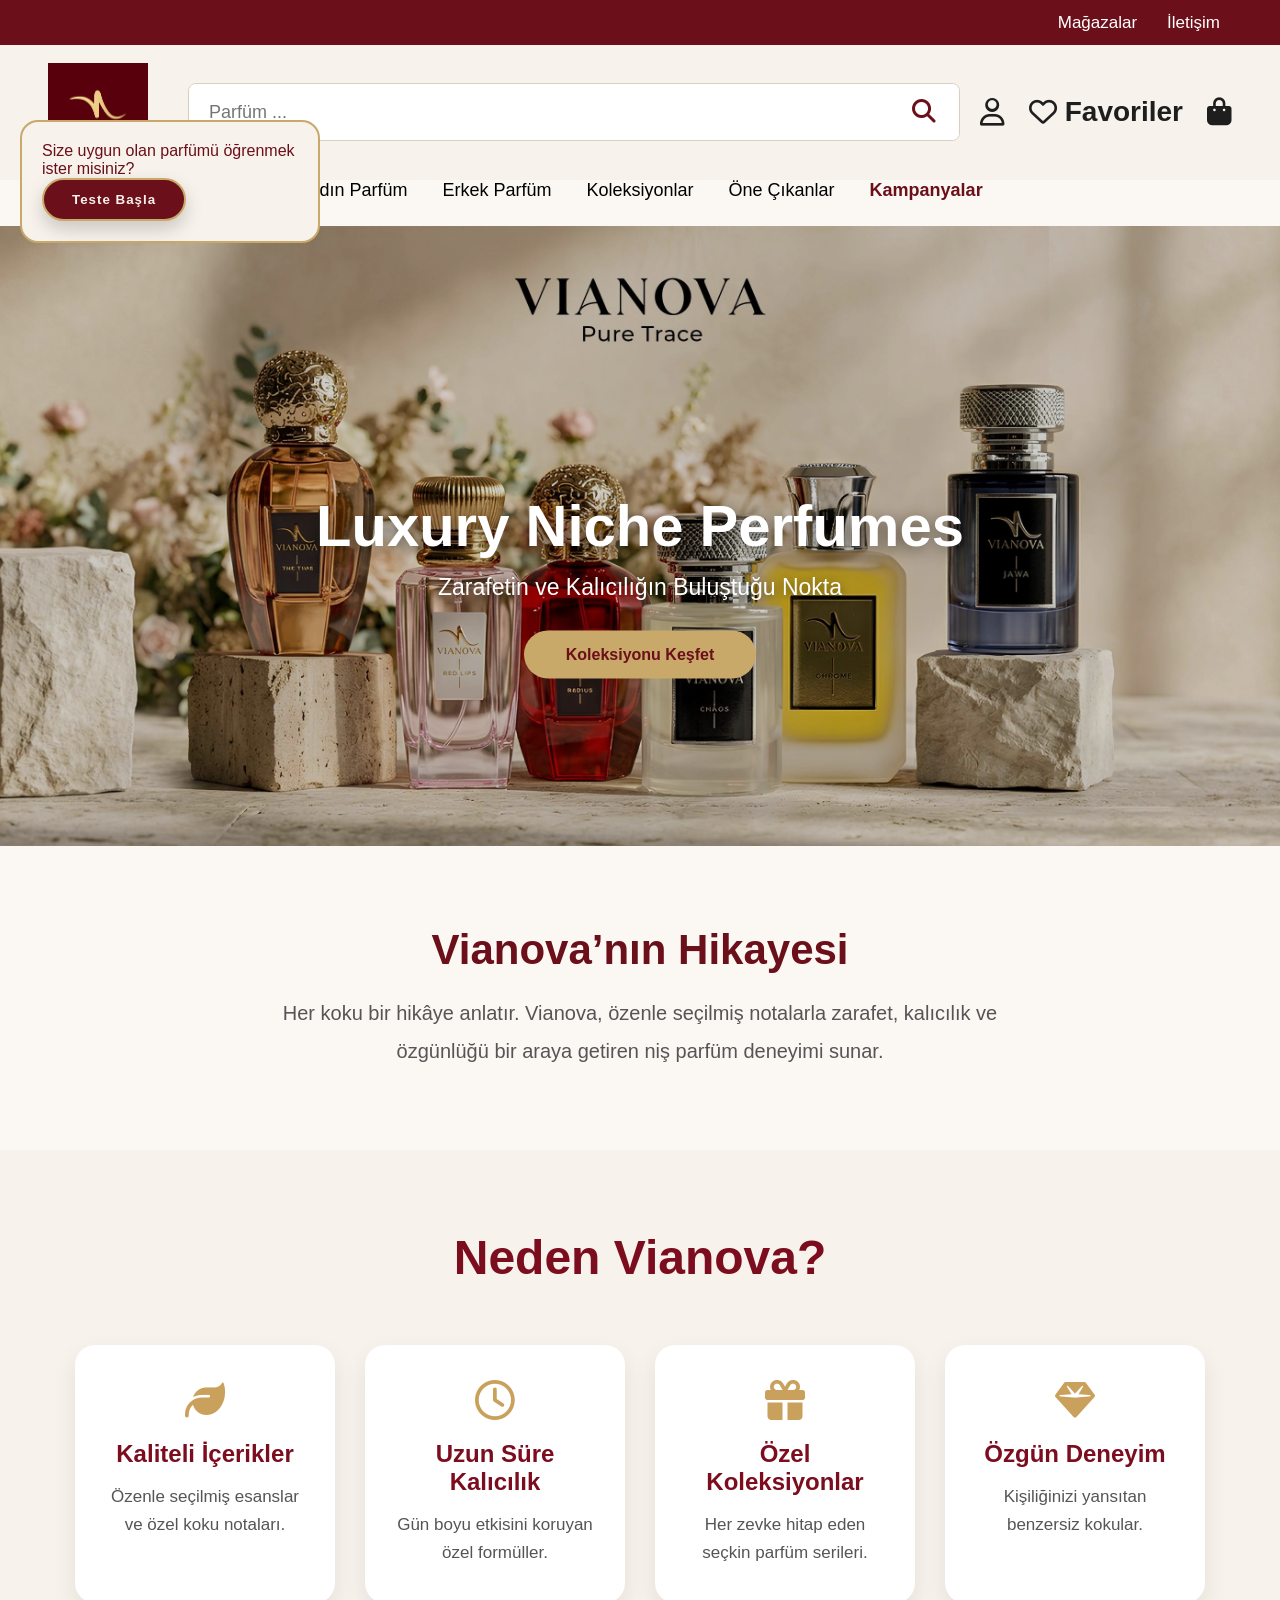
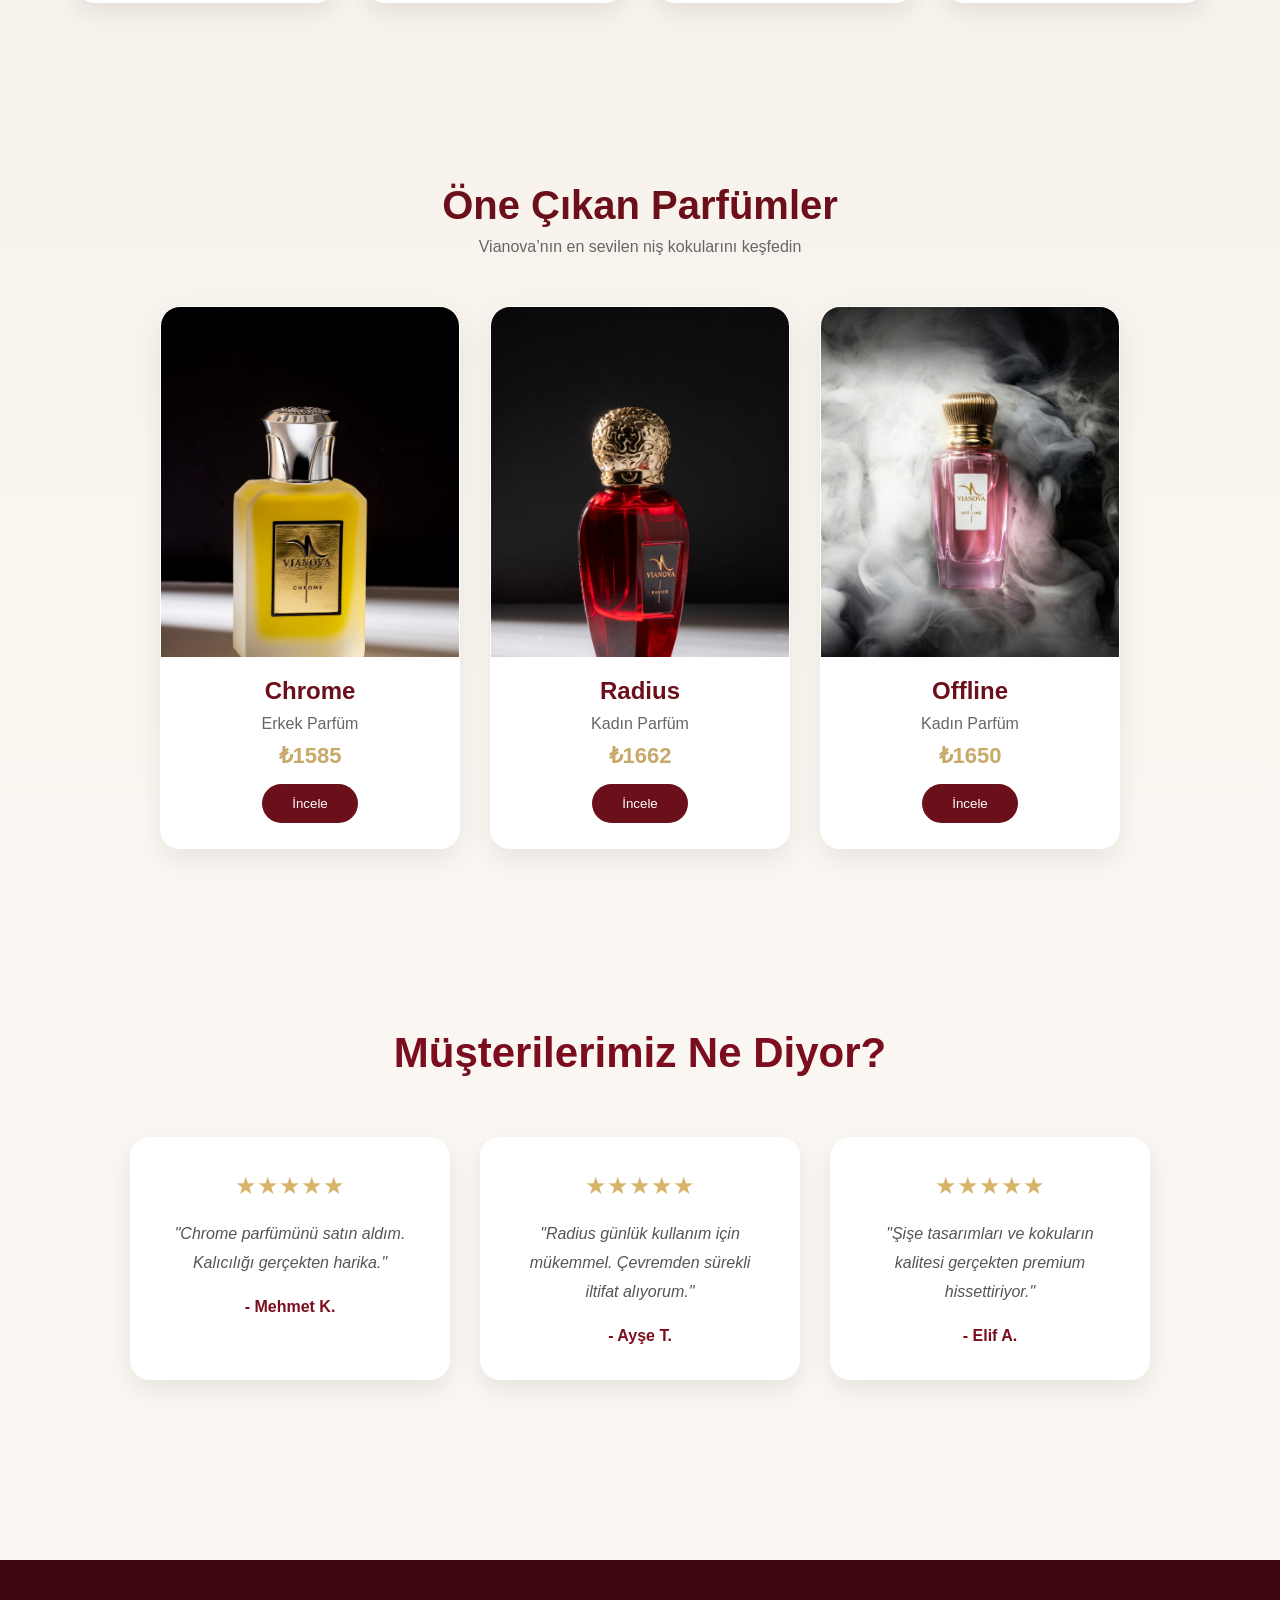
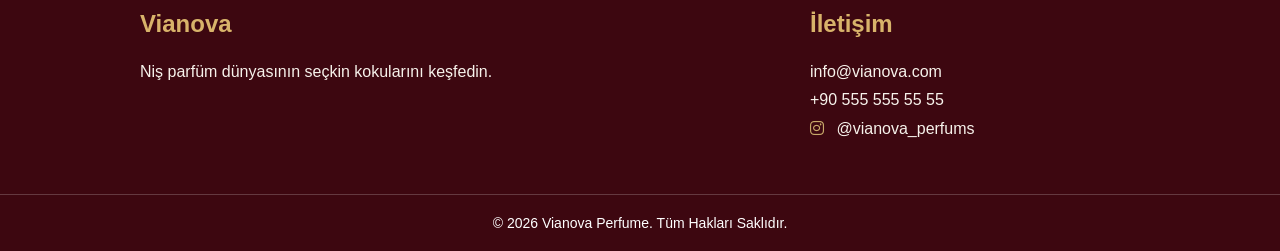
==== html/index.html @ a57aeb9f "Add link to account page in header icons" ====
<!doctype html>
<html lang="tr">
  <head>
    <meta charset="UTF-8" />
    <meta name="viewport" content="width=device-width, initial-scale=1.0" />
    <title>Vianova Parfüm</title>
    <link
      rel="stylesheet"
      href="https://cdnjs.cloudflare.com/ajax/libs/font-awesome/6.5.1/css/all.min.css"
    />
    <link rel="stylesheet" href="../style.css" />
  </head>

  <body>
    <div id="loader">
  <h1>VIANOVA</h1>
  <p>Luxury Niche Perfumes</p>
</div>
    <div class="quiz-popup">
      <p class="quiz-title">Size uygun olan parfümü öğrenmek ister misiniz?</p>
      <button id="openQuizBtn">Teste Başla</button>
    </div>

    <div id="quizModal" class="quiz-modal">
      <div class="quiz-box">
        <button id="closeQuizBtn" class="close-btn">X</button>

        <h2>Hemen Öğrenelim</h2>

        <form id="quizForm">
          <h3>1. Cinsiyetiniz nedir?</h3>

          <label class="quiz-option">
            <input type="radio" name="cinsiyet" value="Kadin" />
            <span>Kadın</span>
          </label>

          <label class="quiz-option">
            <input type="radio" name="cinsiyet" value="Erkek" />
            <span>Erkek</span>
          </label>

          <h3>2. Hangi koku tarzını tercih edersiniz?</h3>

          <label class="quiz-option">
            <input type="radio" name="soru1" value="A" />
            <span>Çiçeksi Meyvemsi Tatlı</span>
          </label>

          <label class="quiz-option">
            <input type="radio" name="soru1" value="B" />
            <span>Odunsu Baharatlı Güçlü</span>
          </label>

          <label class="quiz-option">
            <input type="radio" name="soru1" value="C" />
            <span>Amber Oryantal Sıcak</span>
          </label>

          <h3>3. Parfümünüz size nasıl hissettirmeli?</h3>

          <label class="quiz-option">
            <input type="radio" name="soru2" value="A" />
            <span>Enerjik ve Zarif</span>
          </label>

          <label class="quiz-option">
            <input type="radio" name="soru2" value="B" />
            <span>Güçlü ve Karizmatik</span>
          </label>

          <label class="quiz-option">
            <input type="radio" name="soru2" value="C" />
            <span>Çekici ve Gizemli</span>
          </label>

          <h3>4. Parfümü en çok nerede kullanacaksınız?</h3>

          <label class="quiz-option">
            <input type="radio" name="soru3" value="A" />
            <span>Günlük Kullanım</span>
          </label>

          <label class="quiz-option">
            <input type="radio" name="soru3" value="B" />
            <span>İş ve Özel Davetler</span>
          </label>

          <label class="quiz-option">
            <input type="radio" name="soru3" value="C" />
            <span>Akşam ve Gece Kullanımı</span>
          </label>

          <button type="button" id="showResultBtn">Sonucunu Öğren</button>
        </form>

        <div id="quizResult"></div>
      </div>
    </div>

    <header class="top-header">
      <div class="top-links">
        <a href="#">Mağazalar</a>
        <a href="#">İletişim</a>
      </div>

      <div class="main-header">
        <div class="logo">
          <img src="../images/vianovalogo.png" alt="Vianova" />
        </div>

        <div class="search-container">
          <input type="text" id="searchInput" />
          <button>
            <i class="fa-solid fa-magnifying-glass"></i>
          </button>
        </div>

        <div class="header-icons">
          <a href="account.html" class="account-icon">
  <i class="fa-regular fa-user"></i>
</a>

          <a href="favorites.html" class="favorite-link">
            <i class="fa-regular fa-heart"></i>
            <span>Favoriler</span>
          </a>

          <i class="fa-solid fa-bag-shopping"></i>
        </div>
      </div>

      <nav class="category-menu">
        <a href="products.html?category=kadin">Kadın Parfüm</a>
        <a href="products.html?category=erkek">Erkek Parfüm</a>
        <a href="#"> Koleksiyonlar</a>
        <a href="#">Öne Çıkanlar</a>
        <a href="#">Kampanyalar</a>
      </nav>
    </header>

    <section class="hero-banner">
      <img src="../images/hero-banner.jpeg" alt="Vianova Perfume Collection" />

      <div class="hero-overlay">
        <h1>Luxury Niche Perfumes</h1>

        <p>Zarafetin ve Kalıcılığın Buluştuğu Nokta</p>

        <a href="products.html" class="hero-btn">Koleksiyonu Keşfet</a>
      </div>
    </section>
    <section class="brand-story">
  <h2>Vianova’nın Hikayesi</h2>
  <p>
    Her koku bir hikâye anlatır. Vianova, özenle seçilmiş notalarla zarafet,
    kalıcılık ve özgünlüğü bir araya getiren niş parfüm deneyimi sunar.
  </p>
</section>

<section class="why-vianova">
  <h2>Neden Vianova?</h2>

  <div class="why-container">
    <div class="why-card">
      <i class="fa-solid fa-leaf"></i>
      <h3>Kaliteli İçerikler</h3>
      <p>Özenle seçilmiş esanslar ve özel koku notaları.</p>
    </div>

    <div class="why-card">
      <i class="fa-regular fa-clock"></i>
      <h3>Uzun Süre Kalıcılık</h3>
      <p>Gün boyu etkisini koruyan özel formüller.</p>
    </div>

    <div class="why-card">
      <i class="fa-solid fa-gift"></i>
      <h3>Özel Koleksiyonlar</h3>
      <p>Her zevke hitap eden seçkin parfüm serileri.</p>
    </div>

    <div class="why-card">
      <i class="fa-solid fa-gem"></i>
      <h3>Özgün Deneyim</h3>
      <p>Kişiliğinizi yansıtan benzersiz kokular.</p>
    </div>
  </div>
</section>
    <section class="featured">
      <h2>Öne Çıkan Parfümler</h2>
      <p class="section-subtitle">
        Vianova’nın en sevilen niş kokularını keşfedin
      </p>

      <div class="featured-container">
        <div class="featured-card">
          <img src="../images/chrome.jpeg" alt="Chrome" />
          <h3>Chrome</h3>
          <p>Erkek Parfüm</p>
          <span>₺1585</span>
          <button>İncele</button>
        </div>

        <div class="featured-card">
          <img src="../images/radius.jpeg" alt="Radius" />
          <h3>Radius</h3>
          <p>Kadın Parfüm</p>
          <span>₺1662</span>
          <button>İncele</button>
        </div>

        <div class="featured-card">
          <img src="../images/offline2.jpeg" alt="Offline" />
          <h3>Offline</h3>
          <p>Kadın Parfüm</p>
          <span>₺1650</span>
          <button>İncele</button>
        </div>
      </div>
    </section>
    <section class="reviews">
  <h2>Müşterilerimiz Ne Diyor?</h2>

  <div class="reviews-container">
    <div class="review-card">
      <div class="stars">★★★★★</div>
      <p>"Chrome parfümünü satın aldım. Kalıcılığı gerçekten harika."</p>
      <h4>- Mehmet K.</h4>
    </div>

    <div class="review-card">
      <div class="stars">★★★★★</div>
      <p>"Radius günlük kullanım için mükemmel. Çevremden sürekli iltifat alıyorum."</p>
      <h4>- Ayşe T.</h4>
    </div>

    <div class="review-card">
      <div class="stars">★★★★★</div>
      <p>"Şişe tasarımları ve kokuların kalitesi gerçekten premium hissettiriyor."</p>
      <h4>- Elif A.</h4>
    </div>
  </div>
</section>
    <footer class="footer">
      <div class="footer-content">
        <div class="footer-section">
          <h3>Vianova</h3>
          <p>Niş parfüm dünyasının seçkin kokularını keşfedin.</p>
        </div>

        <div class="footer-section contact-section">
          <h3>İletişim</h3>
          <p>info@vianova.com</p>
          <p>+90 555 555 55 55</p>
          <p>
            <i class="fa-brands fa-instagram"></i>
            @vianova_perfums
          </p>
        </div>
      </div>

      <div class="footer-bottom">
        <p>© 2026 Vianova Perfume. Tüm Hakları Saklıdır.</p>
      </div>
    </footer>
    <script>
      const texts = [
        "Parfüm ...",
        "Kadın Parfümleri",
        "Erkek Parfümleri",
        "Niş Kokular",
        "Vianova Koleksiyonu",
      ];

      let textIndex = 0;
      let charIndex = 0;

      const input = document.getElementById("searchInput");

      function typeEffect() {
        let currentText = texts[textIndex];

        input.setAttribute(
          "placeholder",
          currentText.substring(0, charIndex + 1),
        );

        charIndex++;

        if (charIndex === currentText.length) {
          setTimeout(() => {
            charIndex = 0;
            textIndex++;

            if (textIndex >= texts.length) {
              textIndex = 0;
            }
          }, 1500);
        }
      }

      setInterval(typeEffect, 120);
    </script>
    <script src="../js/quiz.js"></script>
  </body>
</html>
---- style.css ----
* {
  margin: 0;
  padding: 0;
  box-sizing: border-box;
}

:root {
  --burgundy: #6b0f1a;
  --dark-burgundy: #3d0710;
  --gold: #c8a96a;
  --cream: #f7f2eb;
  --light-cream: #fbf8f3;
  --text: #1e1e1e;
}

body {
  font-family: Arial, sans-serif;
  background: var(--light-cream);
  color: var(--text);
}

.top-header {
  width: 100%;
  background: var(--light-cream);
}

.top-links {
  height: 45px;
  background: var(--burgundy);
  display: flex;
  justify-content: flex-end;
  align-items: center;
  padding: 0 60px;
  gap: 30px;
}

.top-links a {
  text-decoration: none;
  color: white;
  font-size: 17px;
}

.main-header {
  display: flex;
  align-items: center;
  gap: 35px;
  padding: 20px 50px;
  background: var(--light-cream);
}

.logo {
  min-width: 120px;
}

.logo img {
  width: 100px;
  height: auto;
  display: block;
}

.search-container {
  flex: 1;
  display: flex;
  height: 58px;
  border: 1px solid #d8cfc3;
  border-radius: 8px;
  overflow: hidden;
  background: white;
}

.search-container input {
  flex: 1;
  border: none;
  outline: none;
  padding: 0 20px;
  font-size: 18px;
  background: white;
}

.search-container button {
  width: 70px;
  border: none;
  background: white;
  font-size: 24px;
  cursor: pointer;
  color: var(--burgundy);
}

.header-icons {
  display: flex;
  gap: 28px;
  font-size: 28px;
  cursor: pointer;
}

.header-icons i:hover {
  color: var(--gold);
}

.category-menu {
  display: flex;
  justify-content: center;
  gap: 35px;
  padding-bottom: 25px;
  background: var(--light-cream);
}

.category-menu a {
  text-decoration: none;
  color: black;
  font-size: 18px;
}

.category-menu a:hover {
  color: var(--gold);
}

.category-menu a:last-child {
  color: var(--burgundy);
  font-weight: bold;
}

.hero-banner {
  position: relative;
  width: 100%;
  height: 620px;
  overflow: hidden;
}

.hero-banner img {
  width: 100%;
  height: 100%;
  object-fit: cover;
  display: block;
}

.hero-banner::before {
  content: "";
  position: absolute;
  inset: 0;
  background: rgba(0, 0, 0, 0.18);
  z-index: 1;
}

.hero-overlay {
  position: absolute;
  top: 58%;
  left: 50%;
  transform: translate(-50%, -50%);
  text-align: center;
  color: white;
  z-index: 2;
  width: 90%;
}

.hero-overlay h1 {
  font-size: 58px;
  margin-bottom: 15px;
  text-shadow: 0 4px 15px rgba(0, 0, 0, 0.45);
}

.hero-overlay p {
  font-size: 23px;
  margin-bottom: 30px;
  text-shadow: 0 2px 10px rgba(0, 0, 0, 0.45);
}

.hero-overlay button,
.hero-btn{
    padding:15px 42px;
    border:none;
    border-radius:30px;
    background:var(--gold);
    color:var(--burgundy);
    font-weight:bold;
    cursor:pointer;
    text-decoration:none;
    display:inline-block;
}

.hero-overlay button:hover {
  transform: translateY(-3px);
  background: #d8bb78;
}

.featured {
  padding: 100px 60px 80px;
  background: linear-gradient(to bottom, var(--cream), var(--light-cream));
  text-align: center;
}

.featured h2 {
  font-size: 40px;
  color: var(--burgundy);
}

.section-subtitle {
  color: #666;
  margin-top: 10px;
}

.featured-container {
  display: flex;
  justify-content: center;
  gap: 30px;
  margin-top: 50px;
  flex-wrap: wrap;
}

.featured-card {
  width: 300px;
  background: white;
  border-radius: 20px;
  overflow: hidden;
  box-shadow: 0 12px 30px rgba(0, 0, 0, 0.08);
  transition: 0.3s;
  border: 1px solid transparent;
}

.featured-card:hover {
  transform: translateY(-10px);
  border: 1px solid var(--gold);
}

.featured-card img {
  width: 100%;
  height: 350px;
  object-fit: cover;
  display: block;
}

.featured-card h3 {
  color: var(--burgundy);
  margin-top: 20px;
  font-size: 24px;
}

.featured-card p {
  color: #666;
  margin: 10px 0;
}

.featured-card span {
  display: block;
  color: var(--gold);
  font-size: 22px;
  font-weight: bold;
  margin-bottom: 15px;
}

.featured-card button {
  margin-bottom: 25px;
  padding: 12px 30px;
  border: none;
  background: var(--burgundy);
  color: white;
  border-radius: 30px;
  cursor: pointer;
}

.featured-card button:hover {
  background: var(--dark-burgundy);
  color: var(--gold);
}

.footer {
  background: var(--dark-burgundy);
  color: white;
  margin-top: 80px;
}

.footer-content {
  max-width: 1200px;
  margin: auto;
  padding: 50px 100px;
  display: flex;
  justify-content: space-between;
  align-items: flex-start;
}

.footer-section {
  width: 45%;
}

.contact-section {
  text-align: left;
  padding-left: 120px;
}


.footer-section h3 {
  color: var(--gold);
  margin-bottom: 20px;
  font-size: 24px;
}

.footer-section p {
  color: white;
  line-height: 1.8;
  font-size: 16px;
}
.footer-section h3{
    color:#d8b36a;
    margin-bottom:20px;
    font-size:24px;
}

.footer-section p{
    color:#f7f2eb;
    line-height:1.8;
    font-size:16px;

}


  .footer-section h3 {
    color: #d8b36a;
    margin-bottom: 20px;
    font-size: 24px;
  }


  .footer-section p {
    color: #f7f2eb;
    line-height: 1.8;
    font-size: 16px;
  }

  .footer-section i {
    margin-right: 8px;
    color: var(--gold);
  }

  .footer-bottom {
    border-top: 1px solid rgba(255, 255, 255, 0.2);
    text-align: center;
    padding: 20px;
    font-size: 14px;
    color: white;
  }

  @media (max-width: 768px) {
    .main-header {
      flex-direction: column;
      padding: 20px;
    }

    .search-container {
      width: 100%;
    }

    .category-menu {
      flex-wrap: wrap;
      gap: 18px;
      padding: 15px;
    }

    .hero-banner {
      height: 450px;
    }

    .hero-overlay h1 {
      font-size: 36px;
    }

    .hero-overlay p {
      font-size: 18px;
    }

    .footer-content {
      flex-direction: column;
      padding: 40px 30px;
      gap: 30px;
    }

    .footer-section {
      width: 100%;
    }

    .contact-section {
      padding-left: 0;
    }
  }
  .hero-overlay h1 {
    animation: fadeUp 1.5s ease;
  }

  .hero-overlay p {
    animation: fadeUp 2s ease;
  }

  .hero-overlay button {
    animation: fadeUp 2.5s ease;
  }

  @keyframes fadeUp {
    from {
      opacity: 0;
      transform: translateY(40px);
    }

    to {
      opacity: 1;
      transform: translateY(0);
    }
  }
  .hero-banner img {
    animation: zoomHero 15s infinite alternate ease-in-out;
  }

  @keyframes zoomHero {
    from {
      transform: scale(1);
    }

    to {
      transform: scale(1.08);
    }
  }
  .brand-story {
    padding: 80px 20px;
    text-align: center;
    background: var(--light-cream);
  }

  .brand-story h2 {
    font-size: 42px;
    color: var(--burgundy);
    margin-bottom: 20px;
  }

  .brand-story p {
    max-width: 800px;
    margin: auto;
    font-size: 20px;
    line-height: 1.9;
    color: #555;
  }
  .why-vianova {
    padding: 80px 20px;
    text-align: center;
    background: #f7f2eb;
  }

  .why-vianova h2 {
    font-size: 48px;
    color: #7b0d1e;
    margin-bottom: 60px;
  }

  .why-container {
    display: flex;
    justify-content: center;
    gap: 30px;
    flex-wrap: wrap;
  }

  .why-card {
    width: 260px;
    background: white;
    padding: 35px 25px;
    border-radius: 20px;
    box-shadow: 0 10px 25px rgba(0, 0, 0, 0.08);
    transition: 0.3s;
  }

  .why-card:hover {
    transform: translateY(-10px);
  }

  .why-card i {
    font-size: 40px;
    color: #c9a15d;
    margin-bottom: 20px;
  }

  .why-card h3 {
    color: #7b0d1e;
    font-size: 24px;
    margin-bottom: 15px;
  }

  .why-card p {
    color: #555;
    font-size: 17px;
    line-height: 1.7;
  }
  /* Müşteri Yorumları */

  .reviews {
    padding: 100px 50px;
    text-align: center;
    background: #faf7f2;
  }

  .reviews h2 {
    font-size: 42px;
    color: #7b0d1e;
    margin-bottom: 60px;
  }

  .reviews-container {
    display: flex;
    justify-content: center;
    gap: 30px;
    flex-wrap: wrap;
  }

  .review-card {
    width: 320px;
    background: white;
    padding: 35px;
    border-radius: 20px;
    box-shadow: 0 10px 25px rgba(0, 0, 0, 0.08);
    transition: 0.3s;
  }

  .review-card:hover {
    transform: translateY(-8px);
  }

  .stars {
    color: #d8b36a;
    font-size: 24px;
    margin-bottom: 20px;
  }

  .review-card p {
    color: #555;
    line-height: 1.8;
    font-style: italic;
  }

  .review-card h4 {
    margin-top: 20px;
    color: #7b0d1e;
  }
  /* Lüks Açılış Ekranı */

  #loader {
    position: fixed;
    top: 0;
    left: 0;
    width: 100%;
    height: 100vh;
    background: radial-gradient(circle, #7b0d1e, #3d0710);
    z-index: 9999;
    display: flex;
    flex-direction: column;
    justify-content: center;
    align-items: center;
    overflow: hidden;
    animation: loaderFade 4s forwards;
  }

  #loader::before {
    content: "";
    position: absolute;
    width: 400px;
    height: 400px;
    background: rgba(216, 179, 106, 0.12);
    filter: blur(80px);
    border-radius: 50%;
    animation: smokeMove 4s infinite alternate;
  }

  #loader h1 {
    color: #d8b36a;
    font-size: 90px;
    letter-spacing: 12px;
    margin-bottom: 12px;
    z-index: 2;
    animation:
      goldGlow 2s infinite alternate,
      letterOpen 2s ease;
  }

  #loader p {
    color: #f5efe2;
    font-size: 24px;
    letter-spacing: 5px;
    z-index: 2;
    animation: fadeText 2.5s ease;
  }

  @keyframes goldGlow {
    from {
      text-shadow: 0 0 10px rgba(216, 179, 106, 0.4);
    }
    to {
      text-shadow: 0 0 30px rgba(216, 179, 106, 0.9);
    }
  }

  @keyframes letterOpen {
    from {
      letter-spacing: 35px;
      opacity: 0;
    }
    to {
      letter-spacing: 12px;
      opacity: 1;
    }
  }

  @keyframes fadeText {
    from {
      opacity: 0;
      transform: translateY(20px);
    }
    to {
      opacity: 1;
      transform: translateY(0);
    }
  }

  @keyframes smokeMove {
    from {
      transform: translate(-120px, -80px);
    }
    to {
      transform: translate(120px, 80px);
    }
  }

  @keyframes loaderFade {
    0% {
      opacity: 1;
      visibility: visible;
    }
    80% {
      opacity: 1;
      visibility: visible;
    }
    100% {
      opacity: 0;
      visibility: hidden;
    }
  }

  /* PRODUCTS PAGE */

  .products-header {
    width: 100%;
    background-color: #f7d6e6;
    padding: 18px 60px;
    box-sizing: border-box;
  }

  .products-navbar {
    display: flex;
    justify-content: space-between;
    align-items: center;
  }

  .products-logo {
    text-decoration: none;
    font-size: 34px;
    font-weight: bold;
    letter-spacing: 4px;
    color: #d46a92;
  }

  .products-nav-links {
    display: flex;
    gap: 28px;
  }

  .products-nav-links a {
    text-decoration: none;
    color: #222;
    font-size: 16px;
    font-weight: 500;
  }

  .products-nav-links a:hover {
    color: #d46a92;
  }

  .products-hero {
    text-align: center;
    padding: 70px 20px 35px;
    background: linear-gradient(135deg, #fff5f8, #f7d6e6);
  }

  .products-hero h1 {
    font-size: 44px;
    color: #2b1d18;
    margin-bottom: 12px;
  }

  .products-hero p {
    font-size: 18px;
    color: #6f5b52;
  }

  .filter-section {
    display: flex;
    justify-content: center;
    gap: 15px;
    padding: 30px 20px;
    flex-wrap: wrap;
    background-color: #fff;
  }

  .filter-section input,
  .filter-section select {
    padding: 12px 15px;
    border: 1px solid #d9b8c7;
    border-radius: 8px;
    font-size: 15px;
    outline: none;
    min-width: 180px;
  }

  .filter-section input:focus,
  .filter-section select:focus {
    border-color: #d46a92;
  }

  .products-container {
    width: 90%;
    margin: 30px auto 70px;
    display: grid;
    grid-template-columns: repeat(auto-fit, minmax(260px, 1fr));
    gap: 30px;
  }

  .product-card {
    background-color: #fff;
    border-radius: 18px;
    overflow: hidden;
    box-shadow: 0 8px 24px rgba(0, 0, 0, 0.1);
    transition: 0.3s ease;
  }

  .product-card:hover {
    transform: translateY(-8px);
  }

  .product-img {
    width: 100%;
    height: 330px;
    object-fit: cover;
    display: block;
    background-color: #f4f4f4;
  }

  .product-info {
    padding: 20px;
  }

  .category-tag {
    display: inline-block;
    background-color: #2b1d18;
    color: white;
    padding: 5px 13px;
    border-radius: 20px;
    font-size: 12px;
    margin-bottom: 10px;
  }

  .product-info h3 {
    font-size: 24px;
    color: #2b1d18;
    margin-bottom: 6px;
  }

  .brand,
  .scent {
    color: #7b6b63;
    margin-bottom: 5px;
  }

  .price {
    font-size: 21px;
    font-weight: bold;
    color: #d46a92;
    margin: 12px 0;
  }

  .product-buttons {
    display: flex;
    gap: 10px;
    margin-top: 15px;
  }

  .product-buttons button {
    flex: 1;
    padding: 10px;
    border: none;
    border-radius: 8px;
    background-color: #2b1d18;
    color: white;
    cursor: pointer;
    transition: 0.3s;
  }

  .product-buttons button:hover {
    background-color: #d46a92;
  }

  .cart-btn {
    background-color: #d46a92 !important;
  }

  .cart-btn:hover {
    background-color: #2b1d18 !important;
  }

  .no-products {
    grid-column: 1 / -1;
    text-align: center;
    font-size: 20px;
    color: #7b6b63;
  }

  @media (max-width: 768px) {
    .products-header {
      padding: 18px 25px;
    }

    .products-navbar {
      flex-direction: column;
      gap: 15px;
    }

    .products-nav-links {
      flex-wrap: wrap;
      justify-content: center;
      gap: 15px;
    }

    .products-hero h1 {
      font-size: 32px;
    }
  }

  /* PRODUCT DETAIL PAGE */

  .detail-page {
    width: 90%;
    margin: 40px auto 80px;
  }

  .back-link {
    display: inline-block;
    margin-bottom: 25px;
    text-decoration: none;
    color: #d46a92;
    font-weight: bold;
  }

  .detail-container {
    display: grid;
    grid-template-columns: 1fr 1fr;
    gap: 45px;
    align-items: start;
  }

  .detail-images {
    width: 100%;
  }

  .main-detail-img {
    width: 100%;
    height: 560px;
    object-fit: cover;
    border-radius: 20px;
    box-shadow: 0 8px 24px rgba(0, 0, 0, 0.12);
  }

  .thumbnail-row {
    display: flex;
    gap: 15px;
    margin-top: 18px;
  }

  .thumbnail-row img {
    width: 110px;
    height: 110px;
    object-fit: cover;
    border-radius: 12px;
    cursor: pointer;
    border: 2px solid transparent;
    transition: 0.3s;
  }

  .thumbnail-row img:hover {
    border-color: #d46a92;
    transform: scale(1.04);
  }

  .detail-info h1 {
    font-size: 46px;
    color: #2b1d18;
    margin: 14px 0 8px;
  }

  .detail-brand,
  .detail-scent {
    color: #7b6b63;
    font-size: 17px;
    margin-bottom: 8px;
  }

  .detail-price {
    font-size: 30px;
    font-weight: bold;
    color: #d46a92;
    margin: 18px 0;
  }

  .detail-description {
    font-size: 17px;
    line-height: 1.7;
    color: #4f433e;
    margin-bottom: 28px;
  }

  .notes-box {
    background-color: #fff5f8;
    padding: 25px;
    border-radius: 18px;
    margin-bottom: 28px;
  }

  .notes-box h3 {
    color: #2b1d18;
    font-size: 24px;
    margin-bottom: 18px;
  }

  .note-item {
    margin-bottom: 14px;
    color: #5c4a43;
    line-height: 1.5;
  }

  .note-item strong {
    display: block;
    color: #2b1d18;
    margin-bottom: 4px;
  }

  .detail-buttons {
    display: flex;
    gap: 15px;
  }

  .detail-buttons button {
    padding: 13px 22px;
    border: none;
    border-radius: 10px;
    cursor: pointer;
    font-size: 15px;
    color: white;
    background-color: #2b1d18;
    transition: 0.3s;
  }

  .detail-buttons button:hover {
    background-color: #d46a92;
  }

  .favorite-btn {
    background-color: #d46a92 !important;
  }

  .favorite-btn:hover {
    background-color: #2b1d18 !important;
  }

  .detail-error {
    text-align: center;
    padding: 80px 20px;
  }

  .detail-error a {
    color: #d46a92;
    font-weight: bold;
  }

  @media (max-width: 850px) {
    .detail-container {
      grid-template-columns: 1fr;
    }

    .main-detail-img {
      height: 430px;
    }

    .detail-info h1 {
      font-size: 36px;
    }
  }
  /* PRODUCT PAGES FINAL OVERRIDE */

  .product-page,
  .product-detail-page {
    background-color: #fffaf7;
    color: #2b1d18;
  }

  .product-page *,
  .product-detail-page * {
    box-sizing: border-box;
  }

  .product-page .products-header,
  .product-detail-page .products-header {
    width: 100%;
    background-color: #f7d6e6;
    padding: 18px 60px;
  }

  .product-page .products-navbar,
  .product-detail-page .products-navbar {
    display: flex;
    justify-content: space-between;
    align-items: center;
  }

  .product-page .products-logo,
  .product-detail-page .products-logo {
    text-decoration: none;
    font-size: 34px;
    font-weight: bold;
    letter-spacing: 4px;
    color: #d46a92;
  }

  .product-page .products-nav-links,
  .product-detail-page .products-nav-links {
    display: flex;
    gap: 28px;
  }

  .product-page .products-nav-links a,
  .product-detail-page .products-nav-links a {
    text-decoration: none;
    color: #222;
    font-size: 16px;
    font-weight: 500;
  }

  .product-page .products-nav-links a:hover,
  .product-detail-page .products-nav-links a:hover {
    color: #d46a92;
  }

  .product-page .products-hero {
    text-align: center;
    padding: 75px 20px 40px;
    background: linear-gradient(135deg, #fff5f8, #f7d6e6);
  }

  .product-page .products-hero h1 {
    font-size: 44px;
    color: #2b1d18;
    margin-bottom: 12px;
  }

  .product-page .products-hero p {
    font-size: 18px;
    color: #6f5b52;
  }

  .product-page .filter-section {
    display: flex;
    justify-content: center;
    gap: 15px;
    padding: 30px 20px;
    flex-wrap: wrap;
    background-color: #fff;
  }

  .product-page .filter-section select {
    padding: 12px 15px;
    border: 1px solid #d9b8c7;
    border-radius: 8px;
    font-size: 15px;
    outline: none;
    min-width: 200px;
    background-color: white;
  }

  .product-page .products-container {
    width: 90%;
    margin: 30px auto 70px;
    display: grid;
    grid-template-columns: repeat(auto-fit, minmax(260px, 1fr));
    gap: 30px;
  }

  .product-page .product-card {
    background-color: #fff;
    border-radius: 18px;
    overflow: hidden;
    box-shadow: 0 8px 24px rgba(0, 0, 0, 0.1);
    transition: 0.3s ease;
  }

  .product-page .product-card:hover {
    transform: translateY(-8px);
  }

  .product-page .product-img {
    width: 100%;
    height: 330px;
    object-fit: cover;
    display: block;
    background-color: #f4f4f4;
  }

  .product-page .product-info {
    padding: 20px;
  }

  .product-page .category-tag,
  .product-detail-page .category-tag {
    display: inline-block;
    background-color: #2b1d18;
    color: white;
    padding: 5px 13px;
    border-radius: 20px;
    font-size: 12px;
    margin-bottom: 10px;
  }

  .product-page .product-info h3 {
    font-size: 24px;
    color: #2b1d18;
    margin-bottom: 6px;
  }

  .product-page .brand,
  .product-page .scent {
    color: #7b6b63;
    margin-bottom: 5px;
  }

  .product-page .price {
    font-size: 21px;
    font-weight: bold;
    color: #d46a92;
    margin: 12px 0;
  }

  .product-page .product-buttons {
    display: flex;
    gap: 10px;
    margin-top: 15px;
  }

  .product-page .product-buttons button {
    padding: 10px 16px;
    border: none;
    border-radius: 8px;
    background-color: #2b1d18;
    color: white;
    cursor: pointer;
    transition: 0.3s;
  }

  .product-page .product-buttons button:hover {
    background-color: #d46a92;
  }

  /* DETAIL PAGE */

  .product-detail-page .detail-page {
    width: 90%;
    margin: 40px auto 80px;
  }

  .product-detail-page .back-link {
    display: inline-block;
    margin-bottom: 25px;
    text-decoration: none;
    color: #d46a92;
    font-weight: bold;
  }

  .product-detail-page .detail-container {
    display: grid;
    grid-template-columns: 1fr 1fr;
    gap: 45px;
    align-items: start;
  }

  .product-detail-page .main-detail-img {
    width: 100%;
    height: 560px;
    object-fit: cover;
    border-radius: 20px;
    box-shadow: 0 8px 24px rgba(0, 0, 0, 0.12);
  }

  .product-detail-page .thumbnail-row {
    display: flex;
    gap: 15px;
    margin-top: 18px;
  }

  .product-detail-page .thumbnail-row img {
    width: 110px;
    height: 110px;
    object-fit: cover;
    border-radius: 12px;
    cursor: pointer;
    border: 2px solid transparent;
    transition: 0.3s;
  }

  .product-detail-page .thumbnail-row img:hover {
    border-color: #d46a92;
    transform: scale(1.04);
  }

  .product-detail-page .detail-info h1 {
    font-size: 46px;
    color: #2b1d18;
    margin: 14px 0 8px;
  }

  .product-detail-page .detail-brand,
  .product-detail-page .detail-scent {
    color: #7b6b63;
    font-size: 17px;
    margin-bottom: 8px;
  }

  .product-detail-page .detail-price {
    font-size: 30px;
    font-weight: bold;
    color: #d46a92;
    margin: 18px 0;
  }

  .product-detail-page .detail-description {
    font-size: 17px;
    line-height: 1.7;
    color: #4f433e;
    margin-bottom: 28px;
  }

  .product-detail-page .notes-box {
    background-color: #fff5f8;
    padding: 25px;
    border-radius: 18px;
    margin-bottom: 28px;
  }

  .product-detail-page .notes-box h3 {
    color: #2b1d18;
    font-size: 24px;
    margin-bottom: 18px;
  }

  .product-detail-page .note-item {
    margin-bottom: 14px;
    color: #5c4a43;
    line-height: 1.5;
  }

  .product-detail-page .note-item strong {
    display: block;
    color: #2b1d18;
    margin-bottom: 4px;
  }

  @media (max-width: 850px) {
    .product-detail-page .detail-container {
      grid-template-columns: 1fr;
    }

    .product-detail-page .main-detail-img {
      height: 430px;
    }

    .product-detail-page .detail-info h1 {
      font-size: 36px;
    }
  }

  @media (max-width: 768px) {
    .product-page .products-header,
    .product-detail-page .products-header {
      padding: 18px 25px;
    }

    .product-page .products-navbar,
    .product-detail-page .products-navbar {
      flex-direction: column;
      gap: 15px;
    }

    .product-page .products-nav-links,
    .product-detail-page .products-nav-links {
      flex-wrap: wrap;
      justify-content: center;
      gap: 15px;
    }

    .product-page .products-hero h1 {
      font-size: 32px;
    }
  }

  /* =========================
   FAVORİLER LİNKİ
   Header içindeki kalp ikonu
   ve Favoriler yazısı
========================= */

  .favorite-link {
    display: flex; /* ikon ve yazıyı yan yana getirir */
    align-items: center; /* dikeyde ortalar */
    gap: 8px; /* ikon ile yazı arası boşluk */

    text-decoration: none; /* link alt çizgisini kaldırır */
    color: inherit; /* mevcut yazı rengini kullanır */

    font-weight: 600; /* yazıyı biraz kalınlaştırır */

    transition: 0.3s;
  }

  /* Fare üzerine gelince */

  .favorite-link:hover {
    color: var(--burgundy);
  }

  /* Kalp ikonu boyutu */

  .favorite-link i {
    font-size: 22px;
  }

  /* Kalp ikonuna hover efekti */

  .favorite-link:hover i {
    transform: scale(1.2);
    color: var(--burgundy);
  }





/* QUIZ POPUP */
.quiz-popup {
  position: fixed !important;
  top: 120px !important;
  left: 20px !important;
  width: 300px !important;
  background: var(--cream) !important;
  color: var(--burgundy) !important;
  padding: 20px !important;
  border-radius: 18px !important;
  border: 2px solid var(--gold) !important;
  z-index: 9999 !important;
}

.quiz-box {
  background: var(--cream) !important;
  max-width: 430px !important;
  max-height: 80vh !important;
  overflow-y: auto !important;
  margin: 45px auto !important;
  padding: 22px !important;
  border-radius: 18px !important;
}

.quiz-option input {
  display: none !important;
}

.quiz-option span {
  display: block !important;
  padding: 8px 12px !important;
  background: white !important;
  border: 2px solid var(--gold) !important;
  border-radius: 9px !important;
  font-size: 14px !important;
}

.quiz-option input:checked + span {
  background: var(--burgundy) !important;
  color: white !important;
}
#quizModal {
  display: none;
}

#quizModal.active {
  display: block;
}

.quiz-popup button {
  background: var(--burgundy);
  color: var(--cream);
  border: 2px solid var(--gold);
  padding: 12px 28px;
  border-radius: 30px;
  font-weight: 700;
  letter-spacing: 1px;
  cursor: pointer;
  box-shadow: 0 8px 18px rgba(0, 0, 0, 0.18);
  transition: 0.3s;
}

.quiz-popup button:hover {
  background: var(--dark-burgundy);
  color: var(--cream);
  transform: translateY(-2px);
}

#quizResult {
  margin-top: 18px;
  padding: 18px;
  background: var(--burgundy);
  color: var(--cream);
  border: 2px solid var(--gold);
  border-radius: 16px;
  text-align: center;
  box-shadow: 0 8px 20px rgba(0, 0, 0, 0.12);
}

#quizResult h3 {
  color: var(--gold);
  margin-bottom: 10px;
  font-weight: bold;
}

#quizResult strong {
  display: inline-block;
  color: var(--cream);
  margin: 6px 0;
  font-size: 16px;
}

.quiz-popup {
  transition: 0.3s ease;
}

.quiz-popup:hover {
  transform: translateY(-8px) scale(1.05);
  box-shadow: 0 18px 35px rgba(0, 0, 0, 0.25);
}
#showResultBtn {
  background: var(--burgundy);
  color: var(--cream);
  border: 2px solid var(--gold);
  padding: 12px 20px;
  border-radius: 12px;
  font-weight: bold;
  cursor: pointer;
}

#showResultBtn:hover {
  background: var(--dark-burgundy);
}
.close-btn {
  position: absolute;

  top: 15px;
  right: 15px;

  width: 38px;
  height: 38px;

  border: 2px solid var(--gold);

  border-radius: 50%;

  background: var(--burgundy);

  color: var(--cream);

  font-size: 16px;
  font-weight: bold;

  cursor: pointer;

  transition: 0.3s ease;

  box-shadow: 0 4px 12px rgba(0, 0, 0, 0.15);
}

.close-btn:hover {
  background: var(--gold);

  color: var(--burgundy);

  transform: rotate(90deg) scale(1.1);

  box-shadow: 0 8px 18px rgba(0, 0, 0, 0.2);
}






/* PRODUCT PAGE - VIANOVA THEME */

.product-page {
  background-color: var(--light-cream);
  color: var(--text);
}

.product-page * {
  box-sizing: border-box;
}

.product-page .products-header {
  width: 100%;
  background-color: var(--cream);
  padding: 28px 60px;
  border-bottom: 1px solid rgba(200, 169, 106, 0.35);
}

.product-page .products-navbar {
  display: flex;
  justify-content: space-between;
  align-items: center;
}

.product-page .products-logo {
  text-decoration: none;
  font-size: 36px;
  font-weight: 800;
  letter-spacing: 6px;
  color: var(--burgundy);
}

.product-page .products-nav-links {
  display: flex;
  gap: 34px;
}

.product-page .products-nav-links a {
  text-decoration: none;
  color: var(--text);
  font-size: 17px;
  font-weight: 500;
}

.product-page .products-nav-links a:hover {
  color: var(--burgundy);
}

.product-page .products-hero {
  text-align: center;
  padding: 75px 20px 50px;
  background: linear-gradient(180deg, var(--light-cream), var(--cream));
}

.product-page .products-hero h1 {
  font-size: 44px;
  color: var(--burgundy);
  margin-bottom: 12px;
  font-weight: 800;
}

.product-page .products-hero p {
  font-size: 18px;
  color: #5f5148;
}

.product-page .filter-section {
  display: flex;
  justify-content: center;
  align-items: center;
  gap: 18px;
  padding: 32px 20px;
  flex-wrap: wrap;
  background-color: var(--light-cream);
}

.product-page .filter-section select {
  min-width: 250px;
  height: 54px;
  padding: 0 18px;
  border: 1px solid rgba(200, 169, 106, 0.65);
  border-radius: 12px;
  background-color: #fff;
  color: var(--text);
  font-size: 16px;
  outline: none;
}

.product-page .filter-section select:focus {
  border-color: var(--burgundy);
}

.product-page .products-container {
  width: 88%;
  margin: 35px auto 80px;
  display: grid;
  grid-template-columns: repeat(auto-fit, minmax(270px, 1fr));
  gap: 34px;
}

.product-page .product-card {
  background-color: #fff;
  border-radius: 20px;
  overflow: hidden;
  box-shadow: 0 12px 30px rgba(61, 7, 16, 0.12);
  transition: 0.3s ease;
}

.product-page .product-card:hover {
  transform: translateY(-8px);
}

.product-page .product-img {
  width: 100%;
  height: 330px;
  object-fit: cover;
  display: block;
}

.product-page .product-info {
  padding: 22px;
}

.product-page .category-tag {
  display: inline-block;
  background-color: var(--burgundy);
  color: white;
  padding: 6px 15px;
  border-radius: 20px;
  font-size: 13px;
  margin-bottom: 12px;
}

.product-page .product-info h3 {
  font-size: 25px;
  color: var(--text);
  margin-bottom: 7px;
  font-weight: 800;
}

.product-page .brand,
.product-page .scent {
  color: #6b5a50;
  margin-bottom: 5px;
  font-size: 16px;
}

.product-page .price {
  color: var(--gold);
  font-size: 24px;
  font-weight: 800;
  margin: 16px 0;
}

.product-page .product-buttons {
  margin-top: 18px;
}

.product-page .product-buttons button {
  padding: 12px 22px;
  border: none;
  border-radius: 22px;
  background-color: var(--burgundy);
  color: white;
  cursor: pointer;
  font-weight: 600;
  transition: 0.3s;
}

.product-page .product-buttons button:hover {
  background-color: var(--gold);
  color: var(--dark-burgundy);
}

.product-page .no-products {
  grid-column: 1 / -1;
  text-align: center;
  font-size: 20px;
  color: var(--burgundy);
}

@media (max-width: 768px) {
  .product-page .products-header {
    padding: 22px 25px;
  }

  .product-page .products-navbar {
    flex-direction: column;
    gap: 16px;
  }

  .product-page .products-nav-links {
    flex-wrap: wrap;
    justify-content: center;
    gap: 18px;
  }

  .product-page .products-hero h1 {
    font-size: 32px;
  }

  .product-page .products-container {
    width: 92%;
  }
} 


/* PRODUCT DETAIL PAGE - VIANOVA THEME */

.product-detail-page {
  background-color: var(--light-cream);
  color: var(--text);
}


.product-detail-page * {
  box-sizing: border-box;
}

.product-detail-page .products-header {
  width: 100%;
  background-color: var(--cream);
  padding: 28px 60px;
  border-bottom: 1px solid rgba(200, 169, 106, 0.35);
}

.product-detail-page .products-navbar {
  display: flex;
  justify-content: space-between;
  align-items: center;
}

.product-detail-page .products-logo {
  text-decoration: none;
  font-size: 36px;
  font-weight: 800;
  letter-spacing: 6px;
  color: var(--burgundy);
}

.product-detail-page .products-nav-links {
  display: flex;
  gap: 34px;
}

.product-detail-page .products-nav-links a {
  text-decoration: none;
  color: var(--text);
  font-size: 17px;
  font-weight: 500;
}

.product-detail-page .products-nav-links a:hover {
  color: var(--burgundy);
}

.product-detail-page .detail-page {
  width: 88%;
  margin: 45px auto 90px;
}

.product-detail-page .back-link {
  display: inline-block;
  margin-bottom: 28px;
  text-decoration: none;
  color: var(--burgundy);
  font-weight: 700;
  font-size: 16px;
}

.product-detail-page .detail-container {
  display: grid;
  grid-template-columns: 1fr 1fr;
  gap: 55px;
  align-items: start;
  background-color: #fff;
  padding: 38px;
  border-radius: 24px;
  box-shadow: 0 12px 35px rgba(61, 7, 16, 0.12);
}

.product-detail-page .detail-images {
  width: 100%;
}

.product-detail-page .main-detail-img {
  width: 100%;
  height: 560px;
  object-fit: cover;
  border-radius: 22px;
  display: block;
}

.product-detail-page .thumbnail-row {
  display: flex;
  gap: 16px;
  margin-top: 18px;
}

.product-detail-page .thumbnail-row img {
  width: 110px;
  height: 110px;
  object-fit: cover;
  border-radius: 14px;
  cursor: pointer;
  border: 2px solid transparent;
  transition: 0.3s ease;
}

.product-detail-page .thumbnail-row img:hover {
  border-color: var(--gold);
  transform: scale(1.04);
}

.product-detail-page .category-tag {
  display: inline-block;
  background-color: var(--burgundy);
  color: white;
  padding: 6px 15px;
  border-radius: 20px;
  font-size: 13px;
  margin-bottom: 14px;
}

.product-detail-page .detail-info h1 {
  font-size: 48px;
  color: var(--burgundy);
  margin: 10px 0 10px;
  font-weight: 800;
  letter-spacing: 1px;
}

.product-detail-page .detail-brand,
.product-detail-page .detail-scent {
  color: #6b5a50;
  font-size: 17px;
  margin-bottom: 8px;
}

.product-detail-page .detail-price {
  color: var(--gold);
  font-size: 32px;
  font-weight: 800;
  margin: 20px 0;
}

.product-detail-page .detail-description {
  font-size: 17px;
  line-height: 1.8;
  color: #3f3630;
  margin-bottom: 30px;
}

.product-detail-page .notes-box {
  background-color: var(--cream);
  padding: 26px;
  border-radius: 20px;
  border: 1px solid rgba(200, 169, 106, 0.35);
}

.product-detail-page .notes-box h3 {
  color: var(--burgundy);
  font-size: 25px;
  margin-bottom: 20px;
}

.product-detail-page .note-item {
  margin-bottom: 16px;
  color: #4f433e;
  line-height: 1.6;
}

.product-detail-page .note-item strong {
  display: block;
  color: var(--dark-burgundy);
  margin-bottom: 5px;
}

.product-detail-page .detail-error {
  text-align: center;
  padding: 80px 20px;
}

.product-detail-page .detail-error a {
  color: var(--burgundy);
  font-weight: bold;
}

@media (max-width: 900px) {
  .product-detail-page .detail-container {
    grid-template-columns: 1fr;
    padding: 25px;
  }

  .product-detail-page .main-detail-img {
    height: 430px;
  }

  .product-detail-page .detail-info h1 {
    font-size: 36px;
  }
}

@media (max-width: 768px) {
  .product-detail-page .products-header {
    padding: 22px 25px;
  }

  .product-detail-page .products-navbar {
    flex-direction: column;
    gap: 16px;
  }

  .product-detail-page .products-nav-links {
    flex-wrap: wrap;
    justify-content: center;
    gap: 18px;
  }

  .product-detail-page .detail-page {
    width: 92%;
  }
}


:root{
    --burgundy:#6b0f1a;
    --dark-burgundy:#3d0710;
    --gold:#c8a96a;
    --cream:#f7f2eb;
    --light-cream:#fbf8f3;
    --text:#1e1e1e;
    --soft-pink:#ead3dc;
}

.site-header{
    width: 100%;
    background: var(--light-cream);
}

.top-strip{
    background: var(--burgundy);
    color: white;
    padding: 12px 40px;
    display: flex;
    justify-content: flex-end;
    align-items: center;
}

.top-strip-right{
    display: flex;
    gap: 30px;
}

.top-strip a{
    color: white;
    text-decoration: none;
    font-weight: 600;
}

.main-header{
    display: flex;
    align-items: center;
    justify-content: space-between;
    padding: 18px 48px;
    background: var(--cream);
    gap: 20px;
}

.logo-area{
    flex-shrink: 0;
}

.site-logo{
    width: 100px;
    height: auto;
    display: block;
}

.search-area{
    flex: 1;
    display: flex;
    align-items: center;
    background: white;
    border: 1px solid #d7c7c7;
    border-radius: 12px;
    overflow: hidden;
    max-width: 900px;
    margin: 0 20px;
}

.header-search{
    flex: 1;
    border: none;
    outline: none;
    padding: 16px 20px;
    font-size: 16px;
    background: transparent;
}

.search-btn{
    border: none;
    background: transparent;
    padding: 0 20px;
    font-size: 24px;
    cursor: pointer;
    color: var(--burgundy);
}

.header-icons{
    display: flex;
    align-items: center;
    gap: 22px;
    font-size: 26px;
    color: var(--text);
}

.main-nav{
    display: flex;
    justify-content: center;
    gap: 55px;
    padding: 18px 20px;
    background: var(--cream);
    border-top: 1px solid #e4d9d9;
}

.main-nav a{
    text-decoration: none;
    color: var(--text);
    font-size: 18px;
    font-weight: 500;
}

.main-nav a:hover{
    color: var(--burgundy);
}


/* HEADER ICONS SAME AS HOME */

.header-icons {
  display: flex;
  align-items: center;
  gap: 24px;
}

.header-icons i {
  font-size: 28px;
  color: var(--text);
  cursor: pointer;
}

.header-icons a {
  text-decoration: none;
  color: var(--text);
}

.favorite-link {
  display: flex;
  align-items: center;
  gap: 8px;
  font-size: 28px;
  font-weight: 800;
}

.favorite-link span {
  font-size: 28px;
  font-weight: 800;
}

.cart-link {
  display: flex;
  align-items: center;
}

.header-icons i:hover,
.favorite-link:hover,
.cart-link:hover {
  color: var(--burgundy);
} /* ACCOUNT PAGE */

.account-page {
  background-color: var(--light-cream);
  color: var(--text);
}

.account-page * {
  box-sizing: border-box;
}

.account-main {
  width: 100%;
  min-height: calc(100vh - 180px);
  display: flex;
  justify-content: center;
  align-items: center;
  padding: 60px 20px;
  background: linear-gradient(180deg, var(--light-cream), var(--cream));
}

.account-card {
  width: 88%;
  max-width: 1100px;
  display: grid;
  grid-template-columns: 1fr 1fr;
  background-color: #fff;
  border-radius: 28px;
  overflow: hidden;
  box-shadow: 0 16px 40px rgba(61, 7, 16, 0.14);
}

.account-left {
  background: linear-gradient(135deg, var(--burgundy), var(--dark-burgundy));
  color: white;
  padding: 70px 55px;
  display: flex;
  flex-direction: column;
  justify-content: center;
}

.account-left h1 {
  font-size: 42px;
  margin-bottom: 18px;
  color: white;
}

.account-left p {
  font-size: 18px;
  line-height: 1.7;
  color: #f7e9dd;
}

.account-form-box {
  padding: 50px;
}

.account-tabs {
  display: flex;
  background-color: var(--cream);
  border-radius: 30px;
  padding: 6px;
  margin-bottom: 32px;
}

.tab-btn {
  flex: 1;
  border: none;
  background: transparent;
  padding: 13px;
  border-radius: 25px;
  cursor: pointer;
  font-size: 16px;
  font-weight: 700;
  color: var(--dark-burgundy);
}

.tab-btn.active {
  background-color: var(--burgundy);
  color: white;
}

.account-form {
  display: none;
}

.account-form.active {
  display: block;
}

.account-form h2 {
  color: var(--burgundy);
  font-size: 30px;
  margin-bottom: 24px;
}

.account-form label {
  display: block;
  margin-bottom: 8px;
  color: var(--text);
  font-weight: 600;
}

.account-form input {
  width: 100%;
  height: 52px;
  padding: 0 16px;
  border: 1px solid rgba(200, 169, 106, 0.65);
  border-radius: 12px;
  margin-bottom: 18px;
  outline: none;
  font-size: 15px;
}

.account-form input:focus {
  border-color: var(--burgundy);
}

.account-submit {
  width: 100%;
  height: 52px;
  border: none;
  border-radius: 26px;
  background-color: var(--burgundy);
  color: white;
  font-size: 16px;
  font-weight: 700;
  cursor: pointer;
  margin-top: 8px;
  transition: 0.3s;
}

.account-submit:hover {
  background-color: var(--gold);
  color: var(--dark-burgundy);
}

.form-message {
  margin-top: 16px;
  font-weight: 600;
}

.form-message.success {
  color: #277a3e;
}

.form-message.error {
  color: #b00020;
}

.account-icon {
  text-decoration: none;
  color: var(--text);
  display: flex;
  align-items: center;
}

.account-icon:hover {
  color: var(--burgundy);
}

@media (max-width: 850px) {
  .account-card {
    grid-template-columns: 1fr;
  }

  .account-left {
    padding: 45px 35px;
    text-align: center;
  }

  .account-left h1 {
    font-size: 32px;
  }

  .account-form-box {
    padding: 35px 25px;
  }
}
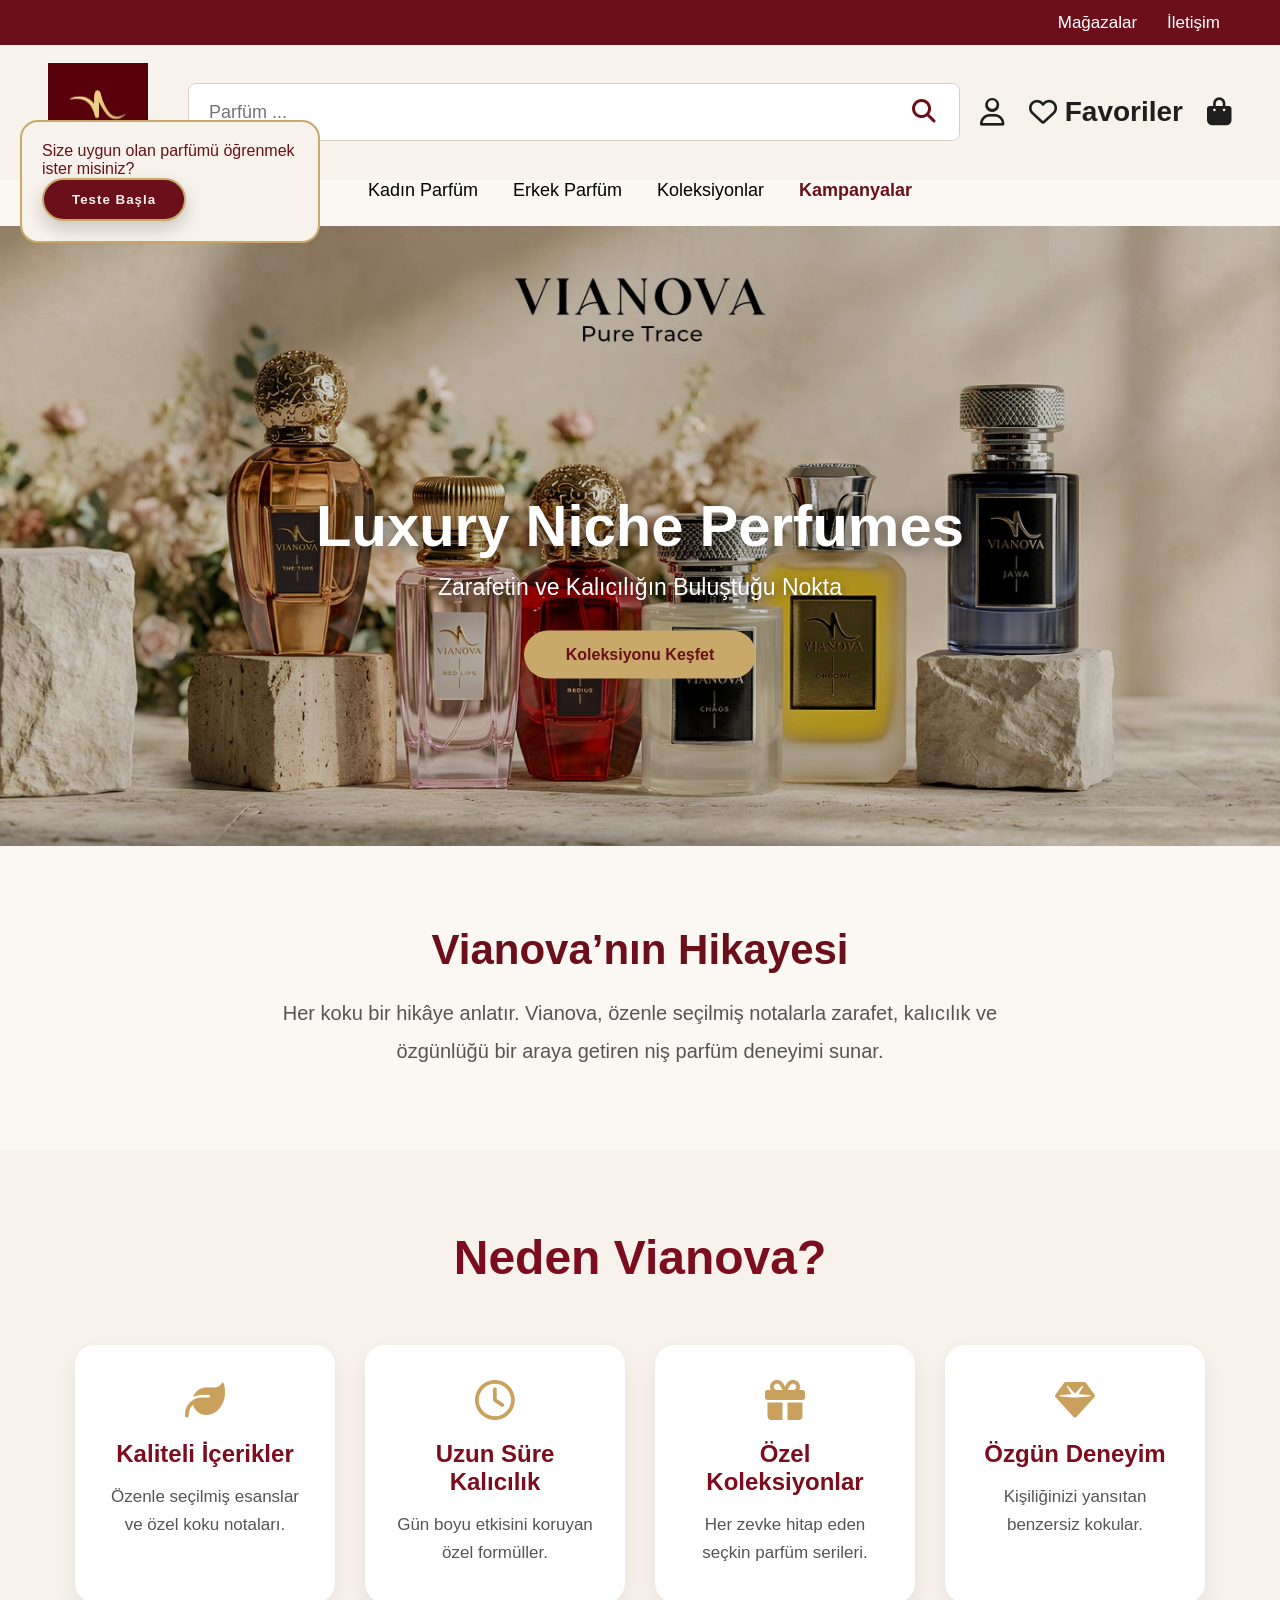
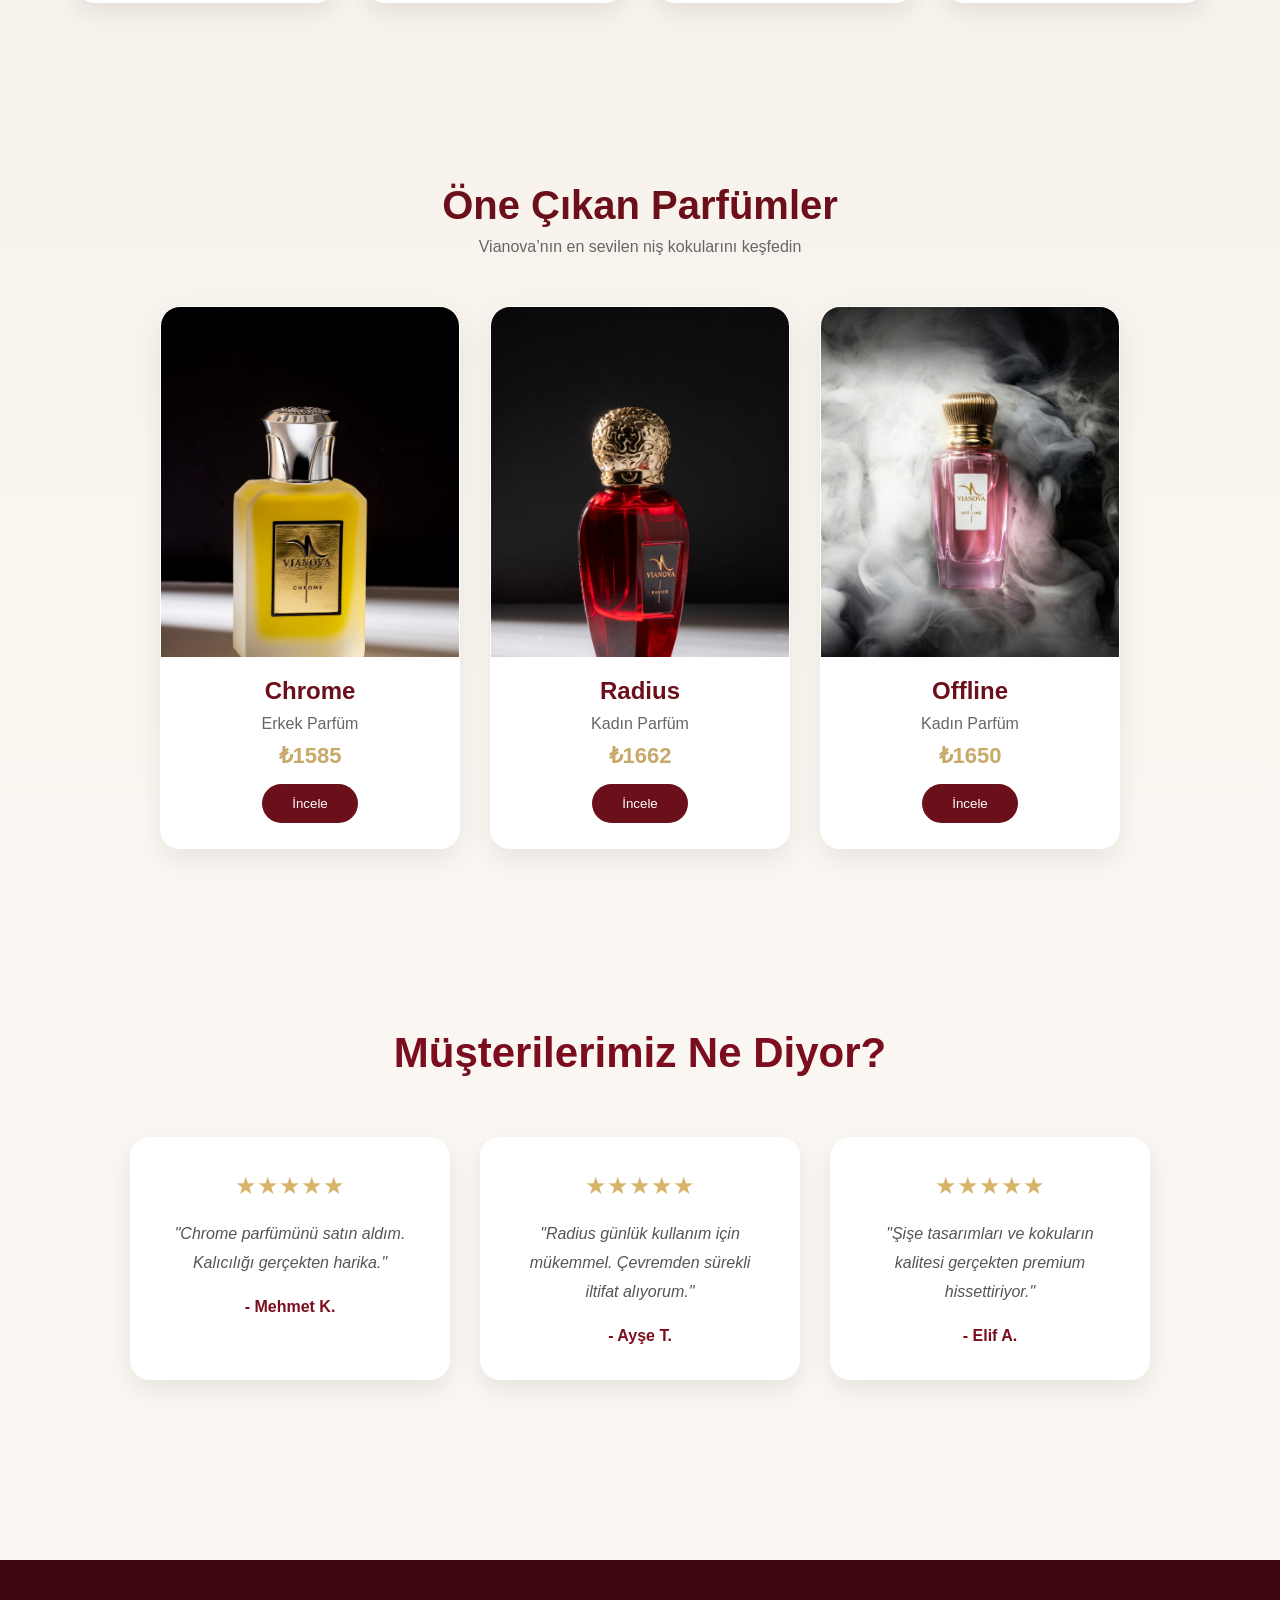
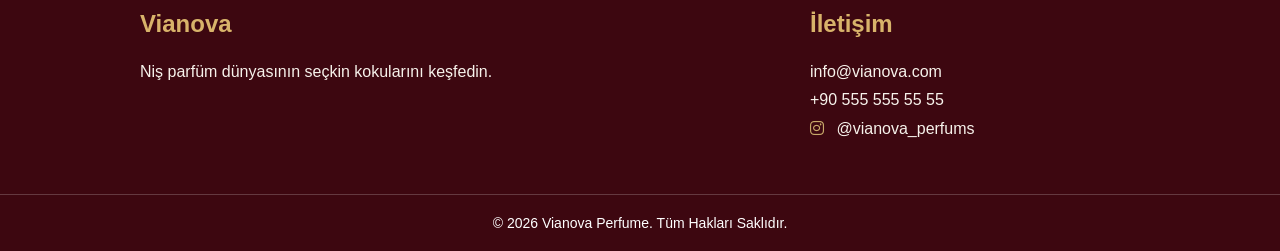
==== commit a8c8311b: "Update category menu links in index.html to point to collections and campaigns pages" ====
--- a/html/index.html
+++ b/html/index.html
@@ -117,9 +117,7 @@
         </div>
 
         <div class="header-icons">
-          <a href="account.html" class="account-icon">
-  <i class="fa-regular fa-user"></i>
-</a>
+          <i class="fa-regular fa-user"></i>
 
           <a href="favorites.html" class="favorite-link">
             <i class="fa-regular fa-heart"></i>
@@ -133,9 +131,8 @@
       <nav class="category-menu">
         <a href="products.html?category=kadin">Kadın Parfüm</a>
         <a href="products.html?category=erkek">Erkek Parfüm</a>
-        <a href="#"> Koleksiyonlar</a>
-        <a href="#">Öne Çıkanlar</a>
-        <a href="#">Kampanyalar</a>
+        <a href="collections.html">Koleksiyonlar</a>
+        <a href="campaigns.html">Kampanyalar</a>
       </nav>
     </header>
 
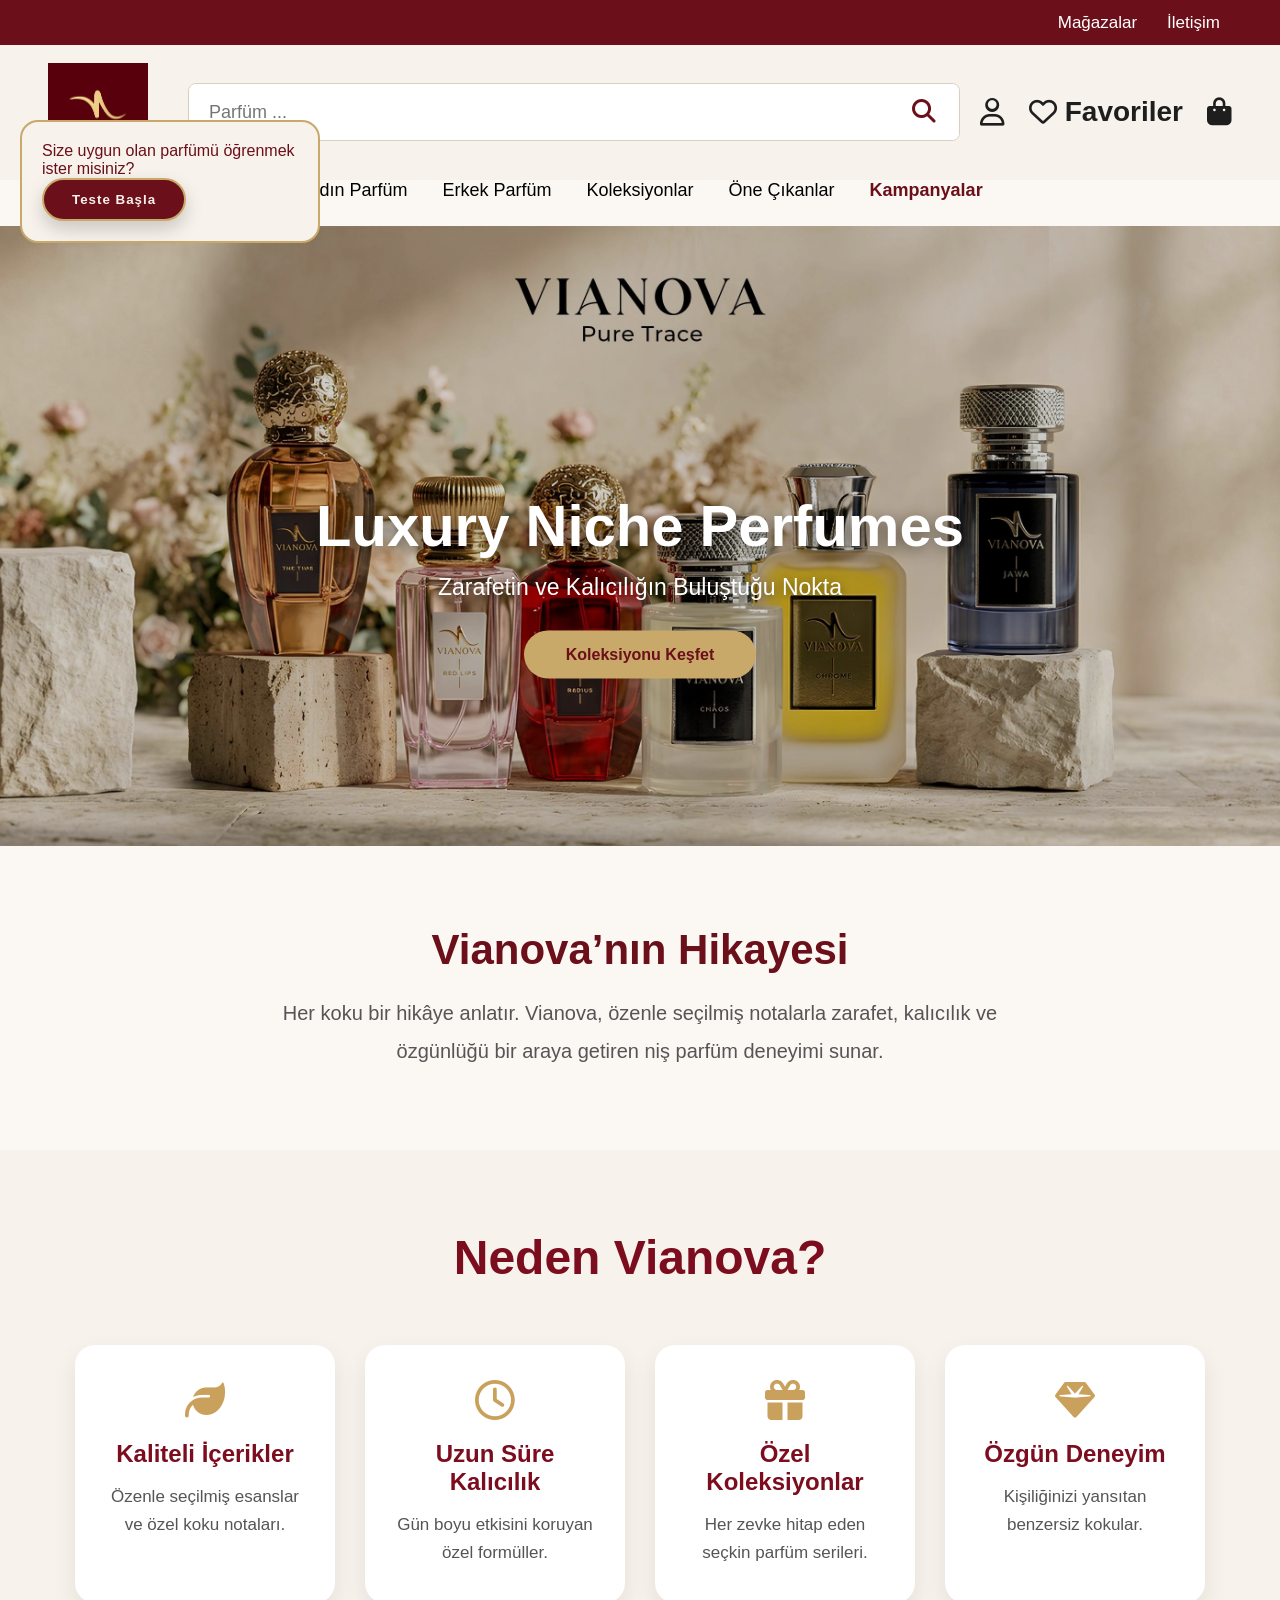
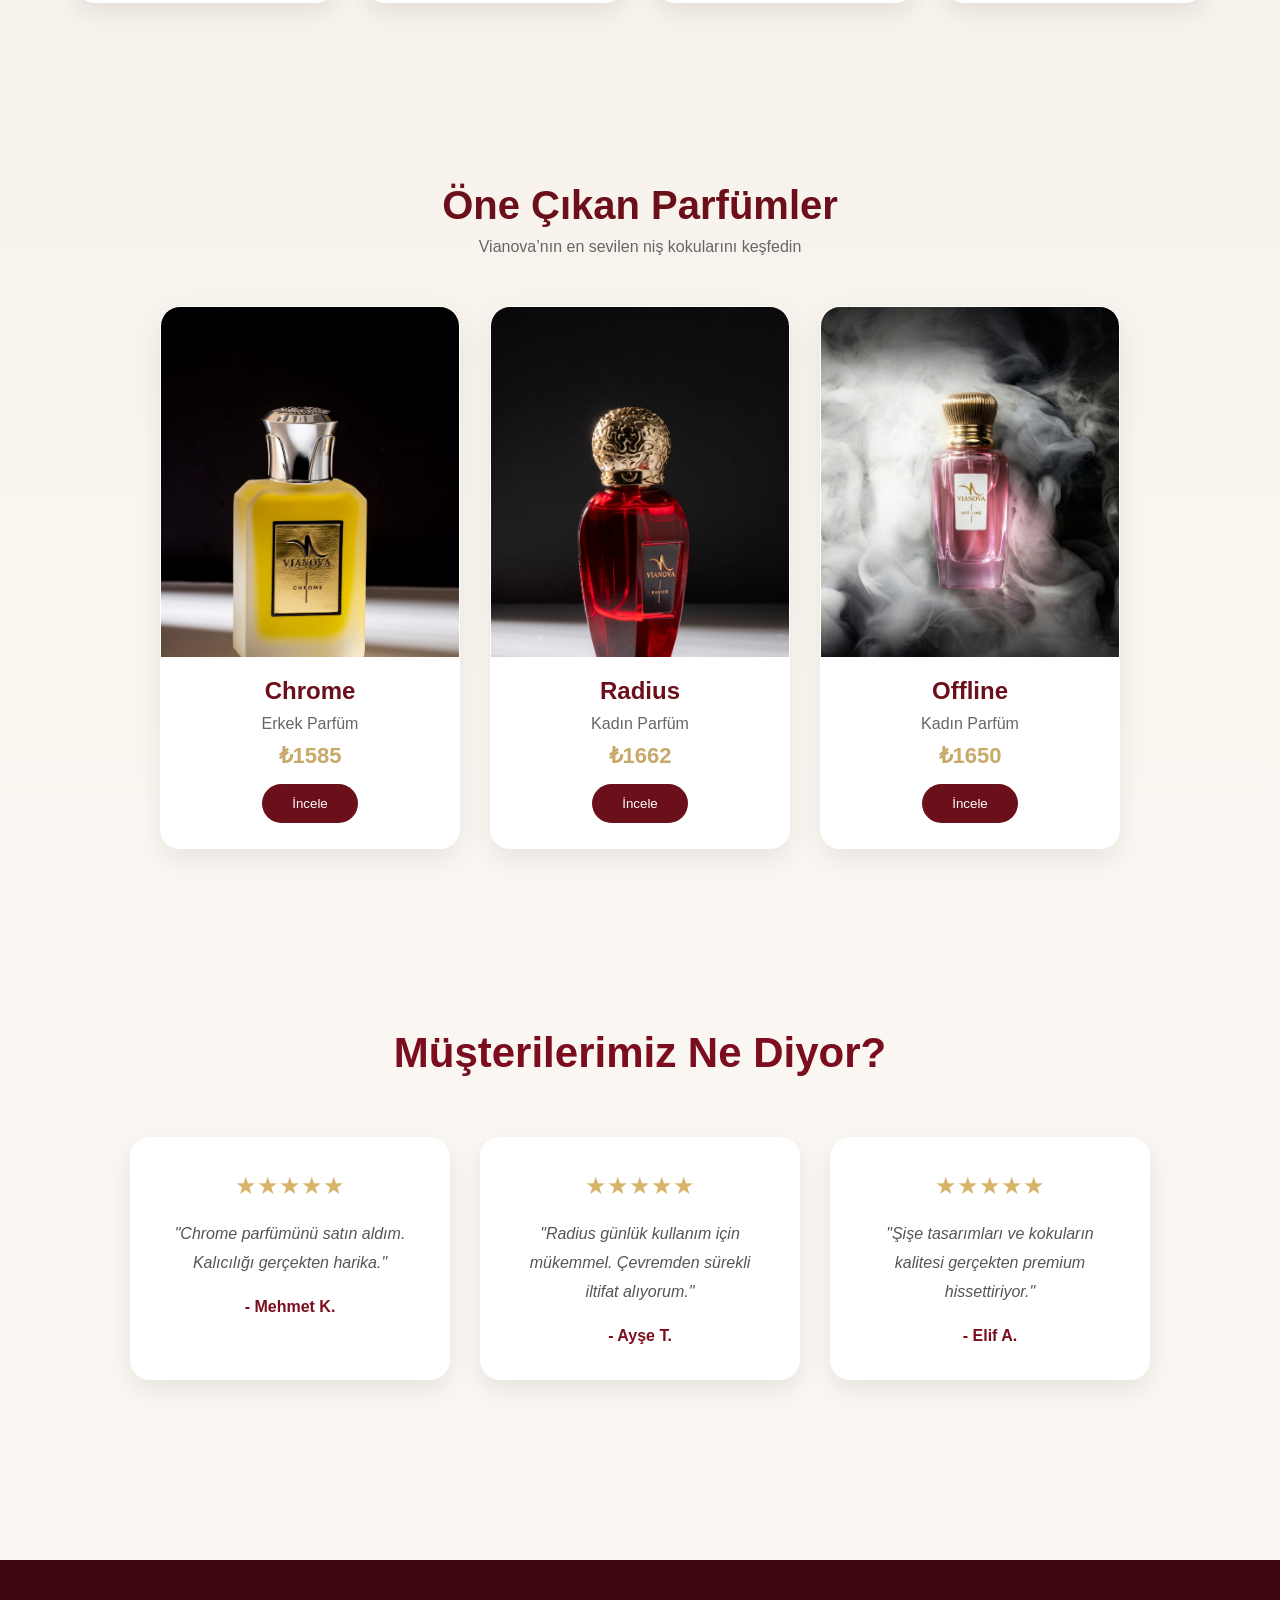
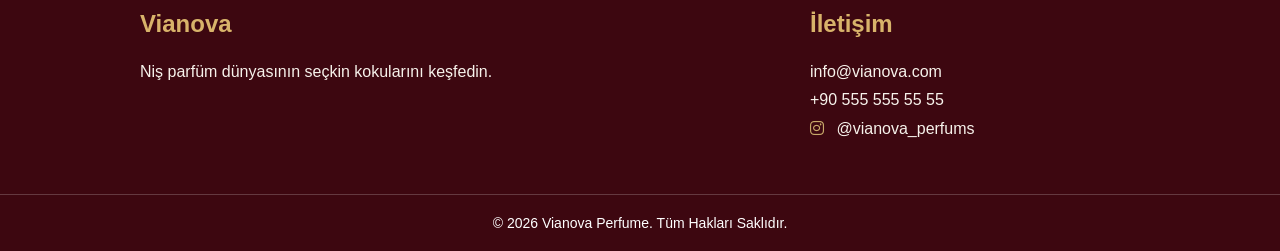
==== commit 0d6dafb1: "Resolve style.css merge conflict" ====
--- a/html/index.html
+++ b/html/index.html
@@ -131,8 +131,9 @@
       <nav class="category-menu">
         <a href="products.html?category=kadin">Kadın Parfüm</a>
         <a href="products.html?category=erkek">Erkek Parfüm</a>
-        <a href="collections.html">Koleksiyonlar</a>
-        <a href="campaigns.html">Kampanyalar</a>
+        <a href="#"> Koleksiyonlar</a>
+        <a href="#">Öne Çıkanlar</a>
+        <a href="#">Kampanyalar</a>
       </nav>
     </header>
 
--- a/style.css
+++ b/style.css
@@ -166,16 +166,16 @@
 }
 
 .hero-overlay button,
-.hero-btn{
-    padding:15px 42px;
-    border:none;
-    border-radius:30px;
-    background:var(--gold);
-    color:var(--burgundy);
-    font-weight:bold;
-    cursor:pointer;
-    text-decoration:none;
-    display:inline-block;
+.hero-btn {
+  padding: 15px 42px;
+  border: none;
+  border-radius: 30px;
+  background: var(--gold);
+  color: var(--burgundy);
+  font-weight: bold;
+  cursor: pointer;
+  text-decoration: none;
+  display: inline-block;
 }
 
 .hero-overlay button:hover {
@@ -287,7 +287,6 @@
   padding-left: 120px;
 }
 
-
 .footer-section h3 {
   color: var(--gold);
   margin-bottom: 20px;
@@ -299,1056 +298,1049 @@
   line-height: 1.8;
   font-size: 16px;
 }
-.footer-section h3{
-    color:#d8b36a;
-    margin-bottom:20px;
-    font-size:24px;
-}
-
-.footer-section p{
-    color:#f7f2eb;
-    line-height:1.8;
-    font-size:16px;
-
-}
-
-
-  .footer-section h3 {
-    color: #d8b36a;
-    margin-bottom: 20px;
-    font-size: 24px;
-  }
-
-
-  .footer-section p {
-    color: #f7f2eb;
-    line-height: 1.8;
-    font-size: 16px;
-  }
-
-  .footer-section i {
-    margin-right: 8px;
-    color: var(--gold);
-  }
-
-  .footer-bottom {
-    border-top: 1px solid rgba(255, 255, 255, 0.2);
-    text-align: center;
+.footer-section h3 {
+  color: #d8b36a;
+  margin-bottom: 20px;
+  font-size: 24px;
+}
+
+.footer-section p {
+  color: #f7f2eb;
+  line-height: 1.8;
+  font-size: 16px;
+}
+
+.footer-section h3 {
+  color: #d8b36a;
+  margin-bottom: 20px;
+  font-size: 24px;
+}
+
+.footer-section p {
+  color: #f7f2eb;
+  line-height: 1.8;
+  font-size: 16px;
+}
+
+.footer-section i {
+  margin-right: 8px;
+  color: var(--gold);
+}
+
+.footer-bottom {
+  border-top: 1px solid rgba(255, 255, 255, 0.2);
+  text-align: center;
+  padding: 20px;
+  font-size: 14px;
+  color: white;
+}
+
+@media (max-width: 768px) {
+  .main-header {
+    flex-direction: column;
     padding: 20px;
-    font-size: 14px;
-    color: white;
-  }
-
-  @media (max-width: 768px) {
-    .main-header {
-      flex-direction: column;
-      padding: 20px;
-    }
-
-    .search-container {
-      width: 100%;
-    }
-
-    .category-menu {
-      flex-wrap: wrap;
-      gap: 18px;
-      padding: 15px;
-    }
-
-    .hero-banner {
-      height: 450px;
-    }
-
-    .hero-overlay h1 {
-      font-size: 36px;
-    }
-
-    .hero-overlay p {
-      font-size: 18px;
-    }
-
-    .footer-content {
-      flex-direction: column;
-      padding: 40px 30px;
-      gap: 30px;
-    }
-
-    .footer-section {
-      width: 100%;
-    }
-
-    .contact-section {
-      padding-left: 0;
-    }
-  }
+  }
+
+  .search-container {
+    width: 100%;
+  }
+
+  .category-menu {
+    flex-wrap: wrap;
+    gap: 18px;
+    padding: 15px;
+  }
+
+  .hero-banner {
+    height: 450px;
+  }
+
   .hero-overlay h1 {
-    animation: fadeUp 1.5s ease;
+    font-size: 36px;
   }
 
   .hero-overlay p {
-    animation: fadeUp 2s ease;
-  }
-
-  .hero-overlay button {
-    animation: fadeUp 2.5s ease;
-  }
-
-  @keyframes fadeUp {
-    from {
-      opacity: 0;
-      transform: translateY(40px);
-    }
-
-    to {
-      opacity: 1;
-      transform: translateY(0);
-    }
-  }
-  .hero-banner img {
-    animation: zoomHero 15s infinite alternate ease-in-out;
-  }
-
-  @keyframes zoomHero {
-    from {
-      transform: scale(1);
-    }
-
-    to {
-      transform: scale(1.08);
-    }
-  }
-  .brand-story {
-    padding: 80px 20px;
-    text-align: center;
-    background: var(--light-cream);
-  }
-
-  .brand-story h2 {
-    font-size: 42px;
-    color: var(--burgundy);
-    margin-bottom: 20px;
-  }
-
-  .brand-story p {
-    max-width: 800px;
-    margin: auto;
-    font-size: 20px;
-    line-height: 1.9;
-    color: #555;
-  }
-  .why-vianova {
-    padding: 80px 20px;
-    text-align: center;
-    background: #f7f2eb;
-  }
-
-  .why-vianova h2 {
-    font-size: 48px;
-    color: #7b0d1e;
-    margin-bottom: 60px;
-  }
-
-  .why-container {
-    display: flex;
-    justify-content: center;
+    font-size: 18px;
+  }
+
+  .footer-content {
+    flex-direction: column;
+    padding: 40px 30px;
     gap: 30px;
+  }
+
+  .footer-section {
+    width: 100%;
+  }
+
+  .contact-section {
+    padding-left: 0;
+  }
+}
+.hero-overlay h1 {
+  animation: fadeUp 1.5s ease;
+}
+
+.hero-overlay p {
+  animation: fadeUp 2s ease;
+}
+
+.hero-overlay button {
+  animation: fadeUp 2.5s ease;
+}
+
+@keyframes fadeUp {
+  from {
+    opacity: 0;
+    transform: translateY(40px);
+  }
+
+  to {
+    opacity: 1;
+    transform: translateY(0);
+  }
+}
+.hero-banner img {
+  animation: zoomHero 15s infinite alternate ease-in-out;
+}
+
+@keyframes zoomHero {
+  from {
+    transform: scale(1);
+  }
+
+  to {
+    transform: scale(1.08);
+  }
+}
+.brand-story {
+  padding: 80px 20px;
+  text-align: center;
+  background: var(--light-cream);
+}
+
+.brand-story h2 {
+  font-size: 42px;
+  color: var(--burgundy);
+  margin-bottom: 20px;
+}
+
+.brand-story p {
+  max-width: 800px;
+  margin: auto;
+  font-size: 20px;
+  line-height: 1.9;
+  color: #555;
+}
+.why-vianova {
+  padding: 80px 20px;
+  text-align: center;
+  background: #f7f2eb;
+}
+
+.why-vianova h2 {
+  font-size: 48px;
+  color: #7b0d1e;
+  margin-bottom: 60px;
+}
+
+.why-container {
+  display: flex;
+  justify-content: center;
+  gap: 30px;
+  flex-wrap: wrap;
+}
+
+.why-card {
+  width: 260px;
+  background: white;
+  padding: 35px 25px;
+  border-radius: 20px;
+  box-shadow: 0 10px 25px rgba(0, 0, 0, 0.08);
+  transition: 0.3s;
+}
+
+.why-card:hover {
+  transform: translateY(-10px);
+}
+
+.why-card i {
+  font-size: 40px;
+  color: #c9a15d;
+  margin-bottom: 20px;
+}
+
+.why-card h3 {
+  color: #7b0d1e;
+  font-size: 24px;
+  margin-bottom: 15px;
+}
+
+.why-card p {
+  color: #555;
+  font-size: 17px;
+  line-height: 1.7;
+}
+/* Müşteri Yorumları */
+
+.reviews {
+  padding: 100px 50px;
+  text-align: center;
+  background: #faf7f2;
+}
+
+.reviews h2 {
+  font-size: 42px;
+  color: #7b0d1e;
+  margin-bottom: 60px;
+}
+
+.reviews-container {
+  display: flex;
+  justify-content: center;
+  gap: 30px;
+  flex-wrap: wrap;
+}
+
+.review-card {
+  width: 320px;
+  background: white;
+  padding: 35px;
+  border-radius: 20px;
+  box-shadow: 0 10px 25px rgba(0, 0, 0, 0.08);
+  transition: 0.3s;
+}
+
+.review-card:hover {
+  transform: translateY(-8px);
+}
+
+.stars {
+  color: #d8b36a;
+  font-size: 24px;
+  margin-bottom: 20px;
+}
+
+.review-card p {
+  color: #555;
+  line-height: 1.8;
+  font-style: italic;
+}
+
+.review-card h4 {
+  margin-top: 20px;
+  color: #7b0d1e;
+}
+/* Lüks Açılış Ekranı */
+
+#loader {
+  position: fixed;
+  top: 0;
+  left: 0;
+  width: 100%;
+  height: 100vh;
+  background: radial-gradient(circle, #7b0d1e, #3d0710);
+  z-index: 9999;
+  display: flex;
+  flex-direction: column;
+  justify-content: center;
+  align-items: center;
+  overflow: hidden;
+  animation: loaderFade 4s forwards;
+}
+
+#loader::before {
+  content: "";
+  position: absolute;
+  width: 400px;
+  height: 400px;
+  background: rgba(216, 179, 106, 0.12);
+  filter: blur(80px);
+  border-radius: 50%;
+  animation: smokeMove 4s infinite alternate;
+}
+
+#loader h1 {
+  color: #d8b36a;
+  font-size: 90px;
+  letter-spacing: 12px;
+  margin-bottom: 12px;
+  z-index: 2;
+  animation:
+    goldGlow 2s infinite alternate,
+    letterOpen 2s ease;
+}
+
+#loader p {
+  color: #f5efe2;
+  font-size: 24px;
+  letter-spacing: 5px;
+  z-index: 2;
+  animation: fadeText 2.5s ease;
+}
+
+@keyframes goldGlow {
+  from {
+    text-shadow: 0 0 10px rgba(216, 179, 106, 0.4);
+  }
+  to {
+    text-shadow: 0 0 30px rgba(216, 179, 106, 0.9);
+  }
+}
+
+@keyframes letterOpen {
+  from {
+    letter-spacing: 35px;
+    opacity: 0;
+  }
+  to {
+    letter-spacing: 12px;
+    opacity: 1;
+  }
+}
+
+@keyframes fadeText {
+  from {
+    opacity: 0;
+    transform: translateY(20px);
+  }
+  to {
+    opacity: 1;
+    transform: translateY(0);
+  }
+}
+
+@keyframes smokeMove {
+  from {
+    transform: translate(-120px, -80px);
+  }
+  to {
+    transform: translate(120px, 80px);
+  }
+}
+
+@keyframes loaderFade {
+  0% {
+    opacity: 1;
+    visibility: visible;
+  }
+  80% {
+    opacity: 1;
+    visibility: visible;
+  }
+  100% {
+    opacity: 0;
+    visibility: hidden;
+  }
+}
+
+/* PRODUCTS PAGE */
+
+.products-header {
+  width: 100%;
+  background-color: #f7d6e6;
+  padding: 18px 60px;
+  box-sizing: border-box;
+}
+
+.products-navbar {
+  display: flex;
+  justify-content: space-between;
+  align-items: center;
+}
+
+.products-logo {
+  text-decoration: none;
+  font-size: 34px;
+  font-weight: bold;
+  letter-spacing: 4px;
+  color: #d46a92;
+}
+
+.products-nav-links {
+  display: flex;
+  gap: 28px;
+}
+
+.products-nav-links a {
+  text-decoration: none;
+  color: #222;
+  font-size: 16px;
+  font-weight: 500;
+}
+
+.products-nav-links a:hover {
+  color: #d46a92;
+}
+
+.products-hero {
+  text-align: center;
+  padding: 70px 20px 35px;
+  background: linear-gradient(135deg, #fff5f8, #f7d6e6);
+}
+
+.products-hero h1 {
+  font-size: 44px;
+  color: #2b1d18;
+  margin-bottom: 12px;
+}
+
+.products-hero p {
+  font-size: 18px;
+  color: #6f5b52;
+}
+
+.filter-section {
+  display: flex;
+  justify-content: center;
+  gap: 15px;
+  padding: 30px 20px;
+  flex-wrap: wrap;
+  background-color: #fff;
+}
+
+.filter-section input,
+.filter-section select {
+  padding: 12px 15px;
+  border: 1px solid #d9b8c7;
+  border-radius: 8px;
+  font-size: 15px;
+  outline: none;
+  min-width: 180px;
+}
+
+.filter-section input:focus,
+.filter-section select:focus {
+  border-color: #d46a92;
+}
+
+.products-container {
+  width: 90%;
+  margin: 30px auto 70px;
+  display: grid;
+  grid-template-columns: repeat(auto-fit, minmax(260px, 1fr));
+  gap: 30px;
+}
+
+.product-card {
+  background-color: #fff;
+  border-radius: 18px;
+  overflow: hidden;
+  box-shadow: 0 8px 24px rgba(0, 0, 0, 0.1);
+  transition: 0.3s ease;
+}
+
+.product-card:hover {
+  transform: translateY(-8px);
+}
+
+.product-img {
+  width: 100%;
+  height: 330px;
+  object-fit: cover;
+  display: block;
+  background-color: #f4f4f4;
+}
+
+.product-info {
+  padding: 20px;
+}
+
+.category-tag {
+  display: inline-block;
+  background-color: #2b1d18;
+  color: white;
+  padding: 5px 13px;
+  border-radius: 20px;
+  font-size: 12px;
+  margin-bottom: 10px;
+}
+
+.product-info h3 {
+  font-size: 24px;
+  color: #2b1d18;
+  margin-bottom: 6px;
+}
+
+.brand,
+.scent {
+  color: #7b6b63;
+  margin-bottom: 5px;
+}
+
+.price {
+  font-size: 21px;
+  font-weight: bold;
+  color: #d46a92;
+  margin: 12px 0;
+}
+
+.product-buttons {
+  display: flex;
+  gap: 10px;
+  margin-top: 15px;
+}
+
+.product-buttons button {
+  flex: 1;
+  padding: 10px;
+  border: none;
+  border-radius: 8px;
+  background-color: #2b1d18;
+  color: white;
+  cursor: pointer;
+  transition: 0.3s;
+}
+
+.product-buttons button:hover {
+  background-color: #d46a92;
+}
+
+.cart-btn {
+  background-color: #d46a92 !important;
+}
+
+.cart-btn:hover {
+  background-color: #2b1d18 !important;
+}
+
+.no-products {
+  grid-column: 1 / -1;
+  text-align: center;
+  font-size: 20px;
+  color: #7b6b63;
+}
+
+@media (max-width: 768px) {
+  .products-header {
+    padding: 18px 25px;
+  }
+
+  .products-navbar {
+    flex-direction: column;
+    gap: 15px;
+  }
+
+  .products-nav-links {
     flex-wrap: wrap;
-  }
-
-  .why-card {
-    width: 260px;
-    background: white;
-    padding: 35px 25px;
-    border-radius: 20px;
-    box-shadow: 0 10px 25px rgba(0, 0, 0, 0.08);
-    transition: 0.3s;
-  }
-
-  .why-card:hover {
-    transform: translateY(-10px);
-  }
-
-  .why-card i {
-    font-size: 40px;
-    color: #c9a15d;
-    margin-bottom: 20px;
-  }
-
-  .why-card h3 {
-    color: #7b0d1e;
-    font-size: 24px;
-    margin-bottom: 15px;
-  }
-
-  .why-card p {
-    color: #555;
-    font-size: 17px;
-    line-height: 1.7;
-  }
-  /* Müşteri Yorumları */
-
-  .reviews {
-    padding: 100px 50px;
-    text-align: center;
-    background: #faf7f2;
-  }
-
-  .reviews h2 {
-    font-size: 42px;
-    color: #7b0d1e;
-    margin-bottom: 60px;
-  }
-
-  .reviews-container {
-    display: flex;
-    justify-content: center;
-    gap: 30px;
-    flex-wrap: wrap;
-  }
-
-  .review-card {
-    width: 320px;
-    background: white;
-    padding: 35px;
-    border-radius: 20px;
-    box-shadow: 0 10px 25px rgba(0, 0, 0, 0.08);
-    transition: 0.3s;
-  }
-
-  .review-card:hover {
-    transform: translateY(-8px);
-  }
-
-  .stars {
-    color: #d8b36a;
-    font-size: 24px;
-    margin-bottom: 20px;
-  }
-
-  .review-card p {
-    color: #555;
-    line-height: 1.8;
-    font-style: italic;
-  }
-
-  .review-card h4 {
-    margin-top: 20px;
-    color: #7b0d1e;
-  }
-  /* Lüks Açılış Ekranı */
-
-  #loader {
-    position: fixed;
-    top: 0;
-    left: 0;
-    width: 100%;
-    height: 100vh;
-    background: radial-gradient(circle, #7b0d1e, #3d0710);
-    z-index: 9999;
-    display: flex;
-    flex-direction: column;
-    justify-content: center;
-    align-items: center;
-    overflow: hidden;
-    animation: loaderFade 4s forwards;
-  }
-
-  #loader::before {
-    content: "";
-    position: absolute;
-    width: 400px;
-    height: 400px;
-    background: rgba(216, 179, 106, 0.12);
-    filter: blur(80px);
-    border-radius: 50%;
-    animation: smokeMove 4s infinite alternate;
-  }
-
-  #loader h1 {
-    color: #d8b36a;
-    font-size: 90px;
-    letter-spacing: 12px;
-    margin-bottom: 12px;
-    z-index: 2;
-    animation:
-      goldGlow 2s infinite alternate,
-      letterOpen 2s ease;
-  }
-
-  #loader p {
-    color: #f5efe2;
-    font-size: 24px;
-    letter-spacing: 5px;
-    z-index: 2;
-    animation: fadeText 2.5s ease;
-  }
-
-  @keyframes goldGlow {
-    from {
-      text-shadow: 0 0 10px rgba(216, 179, 106, 0.4);
-    }
-    to {
-      text-shadow: 0 0 30px rgba(216, 179, 106, 0.9);
-    }
-  }
-
-  @keyframes letterOpen {
-    from {
-      letter-spacing: 35px;
-      opacity: 0;
-    }
-    to {
-      letter-spacing: 12px;
-      opacity: 1;
-    }
-  }
-
-  @keyframes fadeText {
-    from {
-      opacity: 0;
-      transform: translateY(20px);
-    }
-    to {
-      opacity: 1;
-      transform: translateY(0);
-    }
-  }
-
-  @keyframes smokeMove {
-    from {
-      transform: translate(-120px, -80px);
-    }
-    to {
-      transform: translate(120px, 80px);
-    }
-  }
-
-  @keyframes loaderFade {
-    0% {
-      opacity: 1;
-      visibility: visible;
-    }
-    80% {
-      opacity: 1;
-      visibility: visible;
-    }
-    100% {
-      opacity: 0;
-      visibility: hidden;
-    }
-  }
-
-  /* PRODUCTS PAGE */
-
-  .products-header {
-    width: 100%;
-    background-color: #f7d6e6;
-    padding: 18px 60px;
-    box-sizing: border-box;
-  }
-
-  .products-navbar {
-    display: flex;
-    justify-content: space-between;
-    align-items: center;
-  }
-
-  .products-logo {
-    text-decoration: none;
-    font-size: 34px;
-    font-weight: bold;
-    letter-spacing: 4px;
-    color: #d46a92;
-  }
-
-  .products-nav-links {
-    display: flex;
-    gap: 28px;
-  }
-
-  .products-nav-links a {
-    text-decoration: none;
-    color: #222;
-    font-size: 16px;
-    font-weight: 500;
-  }
-
-  .products-nav-links a:hover {
-    color: #d46a92;
-  }
-
-  .products-hero {
-    text-align: center;
-    padding: 70px 20px 35px;
-    background: linear-gradient(135deg, #fff5f8, #f7d6e6);
-  }
-
-  .products-hero h1 {
-    font-size: 44px;
-    color: #2b1d18;
-    margin-bottom: 12px;
-  }
-
-  .products-hero p {
-    font-size: 18px;
-    color: #6f5b52;
-  }
-
-  .filter-section {
-    display: flex;
     justify-content: center;
     gap: 15px;
-    padding: 30px 20px;
-    flex-wrap: wrap;
-    background-color: #fff;
-  }
-
-  .filter-section input,
-  .filter-section select {
-    padding: 12px 15px;
-    border: 1px solid #d9b8c7;
-    border-radius: 8px;
-    font-size: 15px;
-    outline: none;
-    min-width: 180px;
-  }
-
-  .filter-section input:focus,
-  .filter-section select:focus {
-    border-color: #d46a92;
-  }
-
-  .products-container {
-    width: 90%;
-    margin: 30px auto 70px;
-    display: grid;
-    grid-template-columns: repeat(auto-fit, minmax(260px, 1fr));
-    gap: 30px;
-  }
-
-  .product-card {
-    background-color: #fff;
-    border-radius: 18px;
-    overflow: hidden;
-    box-shadow: 0 8px 24px rgba(0, 0, 0, 0.1);
-    transition: 0.3s ease;
-  }
-
-  .product-card:hover {
-    transform: translateY(-8px);
-  }
-
-  .product-img {
-    width: 100%;
-    height: 330px;
-    object-fit: cover;
-    display: block;
-    background-color: #f4f4f4;
-  }
-
-  .product-info {
-    padding: 20px;
-  }
-
-  .category-tag {
-    display: inline-block;
-    background-color: #2b1d18;
-    color: white;
-    padding: 5px 13px;
-    border-radius: 20px;
-    font-size: 12px;
-    margin-bottom: 10px;
-  }
-
-  .product-info h3 {
-    font-size: 24px;
-    color: #2b1d18;
-    margin-bottom: 6px;
-  }
-
-  .brand,
-  .scent {
-    color: #7b6b63;
-    margin-bottom: 5px;
-  }
-
-  .price {
-    font-size: 21px;
-    font-weight: bold;
-    color: #d46a92;
-    margin: 12px 0;
-  }
-
-  .product-buttons {
-    display: flex;
-    gap: 10px;
-    margin-top: 15px;
-  }
-
-  .product-buttons button {
-    flex: 1;
-    padding: 10px;
-    border: none;
-    border-radius: 8px;
-    background-color: #2b1d18;
-    color: white;
-    cursor: pointer;
-    transition: 0.3s;
-  }
-
-  .product-buttons button:hover {
-    background-color: #d46a92;
-  }
-
-  .cart-btn {
-    background-color: #d46a92 !important;
-  }
-
-  .cart-btn:hover {
-    background-color: #2b1d18 !important;
-  }
-
-  .no-products {
-    grid-column: 1 / -1;
-    text-align: center;
-    font-size: 20px;
-    color: #7b6b63;
-  }
-
-  @media (max-width: 768px) {
-    .products-header {
-      padding: 18px 25px;
-    }
-
-    .products-navbar {
-      flex-direction: column;
-      gap: 15px;
-    }
-
-    .products-nav-links {
-      flex-wrap: wrap;
-      justify-content: center;
-      gap: 15px;
-    }
-
-    .products-hero h1 {
-      font-size: 32px;
-    }
-  }
-
-  /* PRODUCT DETAIL PAGE */
-
-  .detail-page {
-    width: 90%;
-    margin: 40px auto 80px;
-  }
-
-  .back-link {
-    display: inline-block;
-    margin-bottom: 25px;
-    text-decoration: none;
-    color: #d46a92;
-    font-weight: bold;
-  }
-
+  }
+
+  .products-hero h1 {
+    font-size: 32px;
+  }
+}
+
+/* PRODUCT DETAIL PAGE */
+
+.detail-page {
+  width: 90%;
+  margin: 40px auto 80px;
+}
+
+.back-link {
+  display: inline-block;
+  margin-bottom: 25px;
+  text-decoration: none;
+  color: #d46a92;
+  font-weight: bold;
+}
+
+.detail-container {
+  display: grid;
+  grid-template-columns: 1fr 1fr;
+  gap: 45px;
+  align-items: start;
+}
+
+.detail-images {
+  width: 100%;
+}
+
+.main-detail-img {
+  width: 100%;
+  height: 560px;
+  object-fit: cover;
+  border-radius: 20px;
+  box-shadow: 0 8px 24px rgba(0, 0, 0, 0.12);
+}
+
+.thumbnail-row {
+  display: flex;
+  gap: 15px;
+  margin-top: 18px;
+}
+
+.thumbnail-row img {
+  width: 110px;
+  height: 110px;
+  object-fit: cover;
+  border-radius: 12px;
+  cursor: pointer;
+  border: 2px solid transparent;
+  transition: 0.3s;
+}
+
+.thumbnail-row img:hover {
+  border-color: #d46a92;
+  transform: scale(1.04);
+}
+
+.detail-info h1 {
+  font-size: 46px;
+  color: #2b1d18;
+  margin: 14px 0 8px;
+}
+
+.detail-brand,
+.detail-scent {
+  color: #7b6b63;
+  font-size: 17px;
+  margin-bottom: 8px;
+}
+
+.detail-price {
+  font-size: 30px;
+  font-weight: bold;
+  color: #d46a92;
+  margin: 18px 0;
+}
+
+.detail-description {
+  font-size: 17px;
+  line-height: 1.7;
+  color: #4f433e;
+  margin-bottom: 28px;
+}
+
+.notes-box {
+  background-color: #fff5f8;
+  padding: 25px;
+  border-radius: 18px;
+  margin-bottom: 28px;
+}
+
+.notes-box h3 {
+  color: #2b1d18;
+  font-size: 24px;
+  margin-bottom: 18px;
+}
+
+.note-item {
+  margin-bottom: 14px;
+  color: #5c4a43;
+  line-height: 1.5;
+}
+
+.note-item strong {
+  display: block;
+  color: #2b1d18;
+  margin-bottom: 4px;
+}
+
+.detail-buttons {
+  display: flex;
+  gap: 15px;
+}
+
+.detail-buttons button {
+  padding: 13px 22px;
+  border: none;
+  border-radius: 10px;
+  cursor: pointer;
+  font-size: 15px;
+  color: white;
+  background-color: #2b1d18;
+  transition: 0.3s;
+}
+
+.detail-buttons button:hover {
+  background-color: #d46a92;
+}
+
+.favorite-btn {
+  background-color: #d46a92 !important;
+}
+
+.favorite-btn:hover {
+  background-color: #2b1d18 !important;
+}
+
+.detail-error {
+  text-align: center;
+  padding: 80px 20px;
+}
+
+.detail-error a {
+  color: #d46a92;
+  font-weight: bold;
+}
+
+@media (max-width: 850px) {
   .detail-container {
-    display: grid;
-    grid-template-columns: 1fr 1fr;
-    gap: 45px;
-    align-items: start;
-  }
-
-  .detail-images {
-    width: 100%;
+    grid-template-columns: 1fr;
   }
 
   .main-detail-img {
-    width: 100%;
-    height: 560px;
-    object-fit: cover;
-    border-radius: 20px;
-    box-shadow: 0 8px 24px rgba(0, 0, 0, 0.12);
-  }
-
-  .thumbnail-row {
-    display: flex;
-    gap: 15px;
-    margin-top: 18px;
-  }
-
-  .thumbnail-row img {
-    width: 110px;
-    height: 110px;
-    object-fit: cover;
-    border-radius: 12px;
-    cursor: pointer;
-    border: 2px solid transparent;
-    transition: 0.3s;
-  }
-
-  .thumbnail-row img:hover {
-    border-color: #d46a92;
-    transform: scale(1.04);
+    height: 430px;
   }
 
   .detail-info h1 {
-    font-size: 46px;
-    color: #2b1d18;
-    margin: 14px 0 8px;
-  }
-
-  .detail-brand,
-  .detail-scent {
-    color: #7b6b63;
-    font-size: 17px;
-    margin-bottom: 8px;
-  }
-
-  .detail-price {
-    font-size: 30px;
-    font-weight: bold;
-    color: #d46a92;
-    margin: 18px 0;
-  }
-
-  .detail-description {
-    font-size: 17px;
-    line-height: 1.7;
-    color: #4f433e;
-    margin-bottom: 28px;
-  }
-
-  .notes-box {
-    background-color: #fff5f8;
-    padding: 25px;
-    border-radius: 18px;
-    margin-bottom: 28px;
-  }
-
-  .notes-box h3 {
-    color: #2b1d18;
-    font-size: 24px;
-    margin-bottom: 18px;
-  }
-
-  .note-item {
-    margin-bottom: 14px;
-    color: #5c4a43;
-    line-height: 1.5;
-  }
-
-  .note-item strong {
-    display: block;
-    color: #2b1d18;
-    margin-bottom: 4px;
-  }
-
-  .detail-buttons {
-    display: flex;
-    gap: 15px;
-  }
-
-  .detail-buttons button {
-    padding: 13px 22px;
-    border: none;
-    border-radius: 10px;
-    cursor: pointer;
-    font-size: 15px;
-    color: white;
-    background-color: #2b1d18;
-    transition: 0.3s;
-  }
-
-  .detail-buttons button:hover {
-    background-color: #d46a92;
-  }
-
-  .favorite-btn {
-    background-color: #d46a92 !important;
-  }
-
-  .favorite-btn:hover {
-    background-color: #2b1d18 !important;
-  }
-
-  .detail-error {
-    text-align: center;
-    padding: 80px 20px;
-  }
-
-  .detail-error a {
-    color: #d46a92;
-    font-weight: bold;
-  }
-
-  @media (max-width: 850px) {
-    .detail-container {
-      grid-template-columns: 1fr;
-    }
-
-    .main-detail-img {
-      height: 430px;
-    }
-
-    .detail-info h1 {
-      font-size: 36px;
-    }
-  }
-  /* PRODUCT PAGES FINAL OVERRIDE */
-
-  .product-page,
-  .product-detail-page {
-    background-color: #fffaf7;
-    color: #2b1d18;
-  }
-
-  .product-page *,
-  .product-detail-page * {
-    box-sizing: border-box;
-  }
-
+    font-size: 36px;
+  }
+}
+/* PRODUCT PAGES FINAL OVERRIDE */
+
+.product-page,
+.product-detail-page {
+  background-color: #fffaf7;
+  color: #2b1d18;
+}
+
+.product-page *,
+.product-detail-page * {
+  box-sizing: border-box;
+}
+
+.product-page .products-header,
+.product-detail-page .products-header {
+  width: 100%;
+  background-color: #f7d6e6;
+  padding: 18px 60px;
+}
+
+.product-page .products-navbar,
+.product-detail-page .products-navbar {
+  display: flex;
+  justify-content: space-between;
+  align-items: center;
+}
+
+.product-page .products-logo,
+.product-detail-page .products-logo {
+  text-decoration: none;
+  font-size: 34px;
+  font-weight: bold;
+  letter-spacing: 4px;
+  color: #d46a92;
+}
+
+.product-page .products-nav-links,
+.product-detail-page .products-nav-links {
+  display: flex;
+  gap: 28px;
+}
+
+.product-page .products-nav-links a,
+.product-detail-page .products-nav-links a {
+  text-decoration: none;
+  color: #222;
+  font-size: 16px;
+  font-weight: 500;
+}
+
+.product-page .products-nav-links a:hover,
+.product-detail-page .products-nav-links a:hover {
+  color: #d46a92;
+}
+
+.product-page .products-hero {
+  text-align: center;
+  padding: 75px 20px 40px;
+  background: linear-gradient(135deg, #fff5f8, #f7d6e6);
+}
+
+.product-page .products-hero h1 {
+  font-size: 44px;
+  color: #2b1d18;
+  margin-bottom: 12px;
+}
+
+.product-page .products-hero p {
+  font-size: 18px;
+  color: #6f5b52;
+}
+
+.product-page .filter-section {
+  display: flex;
+  justify-content: center;
+  gap: 15px;
+  padding: 30px 20px;
+  flex-wrap: wrap;
+  background-color: #fff;
+}
+
+.product-page .filter-section select {
+  padding: 12px 15px;
+  border: 1px solid #d9b8c7;
+  border-radius: 8px;
+  font-size: 15px;
+  outline: none;
+  min-width: 200px;
+  background-color: white;
+}
+
+.product-page .products-container {
+  width: 90%;
+  margin: 30px auto 70px;
+  display: grid;
+  grid-template-columns: repeat(auto-fit, minmax(260px, 1fr));
+  gap: 30px;
+}
+
+.product-page .product-card {
+  background-color: #fff;
+  border-radius: 18px;
+  overflow: hidden;
+  box-shadow: 0 8px 24px rgba(0, 0, 0, 0.1);
+  transition: 0.3s ease;
+}
+
+.product-page .product-card:hover {
+  transform: translateY(-8px);
+}
+
+.product-page .product-img {
+  width: 100%;
+  height: 330px;
+  object-fit: cover;
+  display: block;
+  background-color: #f4f4f4;
+}
+
+.product-page .product-info {
+  padding: 20px;
+}
+
+.product-page .category-tag,
+.product-detail-page .category-tag {
+  display: inline-block;
+  background-color: #2b1d18;
+  color: white;
+  padding: 5px 13px;
+  border-radius: 20px;
+  font-size: 12px;
+  margin-bottom: 10px;
+}
+
+.product-page .product-info h3 {
+  font-size: 24px;
+  color: #2b1d18;
+  margin-bottom: 6px;
+}
+
+.product-page .brand,
+.product-page .scent {
+  color: #7b6b63;
+  margin-bottom: 5px;
+}
+
+.product-page .price {
+  font-size: 21px;
+  font-weight: bold;
+  color: #d46a92;
+  margin: 12px 0;
+}
+
+.product-page .product-buttons {
+  display: flex;
+  gap: 10px;
+  margin-top: 15px;
+}
+
+.product-page .product-buttons button {
+  padding: 10px 16px;
+  border: none;
+  border-radius: 8px;
+  background-color: #2b1d18;
+  color: white;
+  cursor: pointer;
+  transition: 0.3s;
+}
+
+.product-page .product-buttons button:hover {
+  background-color: #d46a92;
+}
+
+/* DETAIL PAGE */
+
+.product-detail-page .detail-page {
+  width: 90%;
+  margin: 40px auto 80px;
+}
+
+.product-detail-page .back-link {
+  display: inline-block;
+  margin-bottom: 25px;
+  text-decoration: none;
+  color: #d46a92;
+  font-weight: bold;
+}
+
+.product-detail-page .detail-container {
+  display: grid;
+  grid-template-columns: 1fr 1fr;
+  gap: 45px;
+  align-items: start;
+}
+
+.product-detail-page .main-detail-img {
+  width: 100%;
+  height: 560px;
+  object-fit: cover;
+  border-radius: 20px;
+  box-shadow: 0 8px 24px rgba(0, 0, 0, 0.12);
+}
+
+.product-detail-page .thumbnail-row {
+  display: flex;
+  gap: 15px;
+  margin-top: 18px;
+}
+
+.product-detail-page .thumbnail-row img {
+  width: 110px;
+  height: 110px;
+  object-fit: cover;
+  border-radius: 12px;
+  cursor: pointer;
+  border: 2px solid transparent;
+  transition: 0.3s;
+}
+
+.product-detail-page .thumbnail-row img:hover {
+  border-color: #d46a92;
+  transform: scale(1.04);
+}
+
+.product-detail-page .detail-info h1 {
+  font-size: 46px;
+  color: #2b1d18;
+  margin: 14px 0 8px;
+}
+
+.product-detail-page .detail-brand,
+.product-detail-page .detail-scent {
+  color: #7b6b63;
+  font-size: 17px;
+  margin-bottom: 8px;
+}
+
+.product-detail-page .detail-price {
+  font-size: 30px;
+  font-weight: bold;
+  color: #d46a92;
+  margin: 18px 0;
+}
+
+.product-detail-page .detail-description {
+  font-size: 17px;
+  line-height: 1.7;
+  color: #4f433e;
+  margin-bottom: 28px;
+}
+
+.product-detail-page .notes-box {
+  background-color: #fff5f8;
+  padding: 25px;
+  border-radius: 18px;
+  margin-bottom: 28px;
+}
+
+.product-detail-page .notes-box h3 {
+  color: #2b1d18;
+  font-size: 24px;
+  margin-bottom: 18px;
+}
+
+.product-detail-page .note-item {
+  margin-bottom: 14px;
+  color: #5c4a43;
+  line-height: 1.5;
+}
+
+.product-detail-page .note-item strong {
+  display: block;
+  color: #2b1d18;
+  margin-bottom: 4px;
+}
+
+@media (max-width: 850px) {
+  .product-detail-page .detail-container {
+    grid-template-columns: 1fr;
+  }
+
+  .product-detail-page .main-detail-img {
+    height: 430px;
+  }
+
+  .product-detail-page .detail-info h1 {
+    font-size: 36px;
+  }
+}
+
+@media (max-width: 768px) {
   .product-page .products-header,
   .product-detail-page .products-header {
-    width: 100%;
-    background-color: #f7d6e6;
-    padding: 18px 60px;
+    padding: 18px 25px;
   }
 
   .product-page .products-navbar,
   .product-detail-page .products-navbar {
-    display: flex;
-    justify-content: space-between;
-    align-items: center;
-  }
-
-  .product-page .products-logo,
-  .product-detail-page .products-logo {
-    text-decoration: none;
-    font-size: 34px;
-    font-weight: bold;
-    letter-spacing: 4px;
-    color: #d46a92;
+    flex-direction: column;
+    gap: 15px;
   }
 
   .product-page .products-nav-links,
   .product-detail-page .products-nav-links {
-    display: flex;
-    gap: 28px;
-  }
-
-  .product-page .products-nav-links a,
-  .product-detail-page .products-nav-links a {
-    text-decoration: none;
-    color: #222;
-    font-size: 16px;
-    font-weight: 500;
-  }
-
-  .product-page .products-nav-links a:hover,
-  .product-detail-page .products-nav-links a:hover {
-    color: #d46a92;
-  }
-
-  .product-page .products-hero {
-    text-align: center;
-    padding: 75px 20px 40px;
-    background: linear-gradient(135deg, #fff5f8, #f7d6e6);
-  }
-
-  .product-page .products-hero h1 {
-    font-size: 44px;
-    color: #2b1d18;
-    margin-bottom: 12px;
-  }
-
-  .product-page .products-hero p {
-    font-size: 18px;
-    color: #6f5b52;
-  }
-
-  .product-page .filter-section {
-    display: flex;
+    flex-wrap: wrap;
     justify-content: center;
     gap: 15px;
-    padding: 30px 20px;
-    flex-wrap: wrap;
-    background-color: #fff;
-  }
-
-  .product-page .filter-section select {
-    padding: 12px 15px;
-    border: 1px solid #d9b8c7;
-    border-radius: 8px;
-    font-size: 15px;
-    outline: none;
-    min-width: 200px;
-    background-color: white;
-  }
-
-  .product-page .products-container {
-    width: 90%;
-    margin: 30px auto 70px;
-    display: grid;
-    grid-template-columns: repeat(auto-fit, minmax(260px, 1fr));
-    gap: 30px;
-  }
-
-  .product-page .product-card {
-    background-color: #fff;
-    border-radius: 18px;
-    overflow: hidden;
-    box-shadow: 0 8px 24px rgba(0, 0, 0, 0.1);
-    transition: 0.3s ease;
-  }
-
-  .product-page .product-card:hover {
-    transform: translateY(-8px);
-  }
-
-  .product-page .product-img {
-    width: 100%;
-    height: 330px;
-    object-fit: cover;
-    display: block;
-    background-color: #f4f4f4;
-  }
-
-  .product-page .product-info {
-    padding: 20px;
-  }
-
-  .product-page .category-tag,
-  .product-detail-page .category-tag {
-    display: inline-block;
-    background-color: #2b1d18;
-    color: white;
-    padding: 5px 13px;
-    border-radius: 20px;
-    font-size: 12px;
-    margin-bottom: 10px;
-  }
-
-  .product-page .product-info h3 {
-    font-size: 24px;
-    color: #2b1d18;
-    margin-bottom: 6px;
-  }
-
-  .product-page .brand,
-  .product-page .scent {
-    color: #7b6b63;
-    margin-bottom: 5px;
-  }
-
-  .product-page .price {
-    font-size: 21px;
-    font-weight: bold;
-    color: #d46a92;
-    margin: 12px 0;
-  }
-
-  .product-page .product-buttons {
-    display: flex;
-    gap: 10px;
-    margin-top: 15px;
-  }
-
-  .product-page .product-buttons button {
-    padding: 10px 16px;
-    border: none;
-    border-radius: 8px;
-    background-color: #2b1d18;
-    color: white;
-    cursor: pointer;
-    transition: 0.3s;
-  }
-
-  .product-page .product-buttons button:hover {
-    background-color: #d46a92;
-  }
-
-  /* DETAIL PAGE */
-
-  .product-detail-page .detail-page {
-    width: 90%;
-    margin: 40px auto 80px;
-  }
-
-  .product-detail-page .back-link {
-    display: inline-block;
-    margin-bottom: 25px;
-    text-decoration: none;
-    color: #d46a92;
-    font-weight: bold;
-  }
-
-  .product-detail-page .detail-container {
-    display: grid;
-    grid-template-columns: 1fr 1fr;
-    gap: 45px;
-    align-items: start;
-  }
-
-  .product-detail-page .main-detail-img {
-    width: 100%;
-    height: 560px;
-    object-fit: cover;
-    border-radius: 20px;
-    box-shadow: 0 8px 24px rgba(0, 0, 0, 0.12);
-  }
-
-  .product-detail-page .thumbnail-row {
-    display: flex;
-    gap: 15px;
-    margin-top: 18px;
-  }
-
-  .product-detail-page .thumbnail-row img {
-    width: 110px;
-    height: 110px;
-    object-fit: cover;
-    border-radius: 12px;
-    cursor: pointer;
-    border: 2px solid transparent;
-    transition: 0.3s;
-  }
-
-  .product-detail-page .thumbnail-row img:hover {
-    border-color: #d46a92;
-    transform: scale(1.04);
-  }
-
-  .product-detail-page .detail-info h1 {
-    font-size: 46px;
-    color: #2b1d18;
-    margin: 14px 0 8px;
-  }
-
-  .product-detail-page .detail-brand,
-  .product-detail-page .detail-scent {
-    color: #7b6b63;
-    font-size: 17px;
-    margin-bottom: 8px;
-  }
-
-  .product-detail-page .detail-price {
-    font-size: 30px;
-    font-weight: bold;
-    color: #d46a92;
-    margin: 18px 0;
-  }
-
-  .product-detail-page .detail-description {
-    font-size: 17px;
-    line-height: 1.7;
-    color: #4f433e;
-    margin-bottom: 28px;
-  }
-
-  .product-detail-page .notes-box {
-    background-color: #fff5f8;
-    padding: 25px;
-    border-radius: 18px;
-    margin-bottom: 28px;
-  }
-
-  .product-detail-page .notes-box h3 {
-    color: #2b1d18;
-    font-size: 24px;
-    margin-bottom: 18px;
-  }
-
-  .product-detail-page .note-item {
-    margin-bottom: 14px;
-    color: #5c4a43;
-    line-height: 1.5;
-  }
-
-  .product-detail-page .note-item strong {
-    display: block;
-    color: #2b1d18;
-    margin-bottom: 4px;
-  }
-
-  @media (max-width: 850px) {
-    .product-detail-page .detail-container {
-      grid-template-columns: 1fr;
-    }
-
-    .product-detail-page .main-detail-img {
-      height: 430px;
-    }
-
-    .product-detail-page .detail-info h1 {
-      font-size: 36px;
-    }
-  }
-
-  @media (max-width: 768px) {
-    .product-page .products-header,
-    .product-detail-page .products-header {
-      padding: 18px 25px;
-    }
-
-    .product-page .products-navbar,
-    .product-detail-page .products-navbar {
-      flex-direction: column;
-      gap: 15px;
-    }
-
-    .product-page .products-nav-links,
-    .product-detail-page .products-nav-links {
-      flex-wrap: wrap;
-      justify-content: center;
-      gap: 15px;
-    }
-
-    .product-page .products-hero h1 {
-      font-size: 32px;
-    }
-  }
-
-  /* =========================
+  }
+
+  .product-page .products-hero h1 {
+    font-size: 32px;
+  }
+}
+
+/* =========================
    FAVORİLER LİNKİ
    Header içindeki kalp ikonu
    ve Favoriler yazısı
 ========================= */
 
-  .favorite-link {
-    display: flex; /* ikon ve yazıyı yan yana getirir */
-    align-items: center; /* dikeyde ortalar */
-    gap: 8px; /* ikon ile yazı arası boşluk */
-
-    text-decoration: none; /* link alt çizgisini kaldırır */
-    color: inherit; /* mevcut yazı rengini kullanır */
-
-    font-weight: 600; /* yazıyı biraz kalınlaştırır */
-
-    transition: 0.3s;
-  }
-
-  /* Fare üzerine gelince */
-
-  .favorite-link:hover {
-    color: var(--burgundy);
-  }
-
-  /* Kalp ikonu boyutu */
-
-  .favorite-link i {
-    font-size: 22px;
-  }
-
-  /* Kalp ikonuna hover efekti */
-
-  .favorite-link:hover i {
-    transform: scale(1.2);
-    color: var(--burgundy);
-  }
-
-
-
-
+.favorite-link {
+  display: flex; /* ikon ve yazıyı yan yana getirir */
+  align-items: center; /* dikeyde ortalar */
+  gap: 8px; /* ikon ile yazı arası boşluk */
+
+  text-decoration: none; /* link alt çizgisini kaldırır */
+  color: inherit; /* mevcut yazı rengini kullanır */
+
+  font-weight: 600; /* yazıyı biraz kalınlaştırır */
+
+  transition: 0.3s;
+}
+
+/* Fare üzerine gelince */
+
+.favorite-link:hover {
+  color: var(--burgundy);
+}
+
+/* Kalp ikonu boyutu */
+
+.favorite-link i {
+  font-size: 22px;
+}
+
+/* Kalp ikonuna hover efekti */
+
+.favorite-link:hover i {
+  transform: scale(1.2);
+  color: var(--burgundy);
+}
 
 /* QUIZ POPUP */
 .quiz-popup {
@@ -1500,11 +1492,6 @@
   box-shadow: 0 8px 18px rgba(0, 0, 0, 0.2);
 }
 
-
-
-
-
-
 /* PRODUCT PAGE - VIANOVA THEME */
 
 .product-page {
@@ -1709,8 +1696,7 @@
   .product-page .products-container {
     width: 92%;
   }
-} 
-
+}
 
 /* PRODUCT DETAIL PAGE - VIANOVA THEME */
 
@@ -1718,7 +1704,6 @@
   background-color: var(--light-cream);
   color: var(--text);
 }
-
 
 .product-detail-page * {
   box-sizing: border-box;
@@ -1929,119 +1914,117 @@
   }
 }
 
-
-:root{
-    --burgundy:#6b0f1a;
-    --dark-burgundy:#3d0710;
-    --gold:#c8a96a;
-    --cream:#f7f2eb;
-    --light-cream:#fbf8f3;
-    --text:#1e1e1e;
-    --soft-pink:#ead3dc;
-}
-
-.site-header{
-    width: 100%;
-    background: var(--light-cream);
-}
-
-.top-strip{
-    background: var(--burgundy);
-    color: white;
-    padding: 12px 40px;
-    display: flex;
-    justify-content: flex-end;
-    align-items: center;
-}
-
-.top-strip-right{
-    display: flex;
-    gap: 30px;
-}
-
-.top-strip a{
-    color: white;
-    text-decoration: none;
-    font-weight: 600;
-}
-
-.main-header{
-    display: flex;
-    align-items: center;
-    justify-content: space-between;
-    padding: 18px 48px;
-    background: var(--cream);
-    gap: 20px;
-}
-
-.logo-area{
-    flex-shrink: 0;
-}
-
-.site-logo{
-    width: 100px;
-    height: auto;
-    display: block;
-}
-
-.search-area{
-    flex: 1;
-    display: flex;
-    align-items: center;
-    background: white;
-    border: 1px solid #d7c7c7;
-    border-radius: 12px;
-    overflow: hidden;
-    max-width: 900px;
-    margin: 0 20px;
-}
-
-.header-search{
-    flex: 1;
-    border: none;
-    outline: none;
-    padding: 16px 20px;
-    font-size: 16px;
-    background: transparent;
-}
-
-.search-btn{
-    border: none;
-    background: transparent;
-    padding: 0 20px;
-    font-size: 24px;
-    cursor: pointer;
-    color: var(--burgundy);
-}
-
-.header-icons{
-    display: flex;
-    align-items: center;
-    gap: 22px;
-    font-size: 26px;
-    color: var(--text);
-}
-
-.main-nav{
-    display: flex;
-    justify-content: center;
-    gap: 55px;
-    padding: 18px 20px;
-    background: var(--cream);
-    border-top: 1px solid #e4d9d9;
-}
-
-.main-nav a{
-    text-decoration: none;
-    color: var(--text);
-    font-size: 18px;
-    font-weight: 500;
-}
-
-.main-nav a:hover{
-    color: var(--burgundy);
-}
-
+:root {
+  --burgundy: #6b0f1a;
+  --dark-burgundy: #3d0710;
+  --gold: #c8a96a;
+  --cream: #f7f2eb;
+  --light-cream: #fbf8f3;
+  --text: #1e1e1e;
+  --soft-pink: #ead3dc;
+}
+
+.site-header {
+  width: 100%;
+  background: var(--light-cream);
+}
+
+.top-strip {
+  background: var(--burgundy);
+  color: white;
+  padding: 12px 40px;
+  display: flex;
+  justify-content: flex-end;
+  align-items: center;
+}
+
+.top-strip-right {
+  display: flex;
+  gap: 30px;
+}
+
+.top-strip a {
+  color: white;
+  text-decoration: none;
+  font-weight: 600;
+}
+
+.main-header {
+  display: flex;
+  align-items: center;
+  justify-content: space-between;
+  padding: 18px 48px;
+  background: var(--cream);
+  gap: 20px;
+}
+
+.logo-area {
+  flex-shrink: 0;
+}
+
+.site-logo {
+  width: 100px;
+  height: auto;
+  display: block;
+}
+
+.search-area {
+  flex: 1;
+  display: flex;
+  align-items: center;
+  background: white;
+  border: 1px solid #d7c7c7;
+  border-radius: 12px;
+  overflow: hidden;
+  max-width: 900px;
+  margin: 0 20px;
+}
+
+.header-search {
+  flex: 1;
+  border: none;
+  outline: none;
+  padding: 16px 20px;
+  font-size: 16px;
+  background: transparent;
+}
+
+.search-btn {
+  border: none;
+  background: transparent;
+  padding: 0 20px;
+  font-size: 24px;
+  cursor: pointer;
+  color: var(--burgundy);
+}
+
+.header-icons {
+  display: flex;
+  align-items: center;
+  gap: 22px;
+  font-size: 26px;
+  color: var(--text);
+}
+
+.main-nav {
+  display: flex;
+  justify-content: center;
+  gap: 55px;
+  padding: 18px 20px;
+  background: var(--cream);
+  border-top: 1px solid #e4d9d9;
+}
+
+.main-nav a {
+  text-decoration: none;
+  color: var(--text);
+  font-size: 18px;
+  font-weight: 500;
+}
+
+.main-nav a:hover {
+  color: var(--burgundy);
+}
 
 /* HEADER ICONS SAME AS HOME */
 
@@ -2084,185 +2067,4 @@
 .favorite-link:hover,
 .cart-link:hover {
   color: var(--burgundy);
-} /* ACCOUNT PAGE */
-
-.account-page {
-  background-color: var(--light-cream);
-  color: var(--text);
-}
-
-.account-page * {
-  box-sizing: border-box;
-}
-
-.account-main {
-  width: 100%;
-  min-height: calc(100vh - 180px);
-  display: flex;
-  justify-content: center;
-  align-items: center;
-  padding: 60px 20px;
-  background: linear-gradient(180deg, var(--light-cream), var(--cream));
-}
-
-.account-card {
-  width: 88%;
-  max-width: 1100px;
-  display: grid;
-  grid-template-columns: 1fr 1fr;
-  background-color: #fff;
-  border-radius: 28px;
-  overflow: hidden;
-  box-shadow: 0 16px 40px rgba(61, 7, 16, 0.14);
-}
-
-.account-left {
-  background: linear-gradient(135deg, var(--burgundy), var(--dark-burgundy));
-  color: white;
-  padding: 70px 55px;
-  display: flex;
-  flex-direction: column;
-  justify-content: center;
-}
-
-.account-left h1 {
-  font-size: 42px;
-  margin-bottom: 18px;
-  color: white;
-}
-
-.account-left p {
-  font-size: 18px;
-  line-height: 1.7;
-  color: #f7e9dd;
-}
-
-.account-form-box {
-  padding: 50px;
-}
-
-.account-tabs {
-  display: flex;
-  background-color: var(--cream);
-  border-radius: 30px;
-  padding: 6px;
-  margin-bottom: 32px;
-}
-
-.tab-btn {
-  flex: 1;
-  border: none;
-  background: transparent;
-  padding: 13px;
-  border-radius: 25px;
-  cursor: pointer;
-  font-size: 16px;
-  font-weight: 700;
-  color: var(--dark-burgundy);
-}
-
-.tab-btn.active {
-  background-color: var(--burgundy);
-  color: white;
-}
-
-.account-form {
-  display: none;
-}
-
-.account-form.active {
-  display: block;
-}
-
-.account-form h2 {
-  color: var(--burgundy);
-  font-size: 30px;
-  margin-bottom: 24px;
-}
-
-.account-form label {
-  display: block;
-  margin-bottom: 8px;
-  color: var(--text);
-  font-weight: 600;
-}
-
-.account-form input {
-  width: 100%;
-  height: 52px;
-  padding: 0 16px;
-  border: 1px solid rgba(200, 169, 106, 0.65);
-  border-radius: 12px;
-  margin-bottom: 18px;
-  outline: none;
-  font-size: 15px;
-}
-
-.account-form input:focus {
-  border-color: var(--burgundy);
-}
-
-.account-submit {
-  width: 100%;
-  height: 52px;
-  border: none;
-  border-radius: 26px;
-  background-color: var(--burgundy);
-  color: white;
-  font-size: 16px;
-  font-weight: 700;
-  cursor: pointer;
-  margin-top: 8px;
-  transition: 0.3s;
-}
-
-.account-submit:hover {
-  background-color: var(--gold);
-  color: var(--dark-burgundy);
-}
-
-.form-message {
-  margin-top: 16px;
-  font-weight: 600;
-}
-
-.form-message.success {
-  color: #277a3e;
-}
-
-.form-message.error {
-  color: #b00020;
-}
-
-.account-icon {
-  text-decoration: none;
-  color: var(--text);
-  display: flex;
-  align-items: center;
-}
-
-.account-icon:hover {
-  color: var(--burgundy);
-}
-
-@media (max-width: 850px) {
-  .account-card {
-    grid-template-columns: 1fr;
-  }
-
-  .account-left {
-    padding: 45px 35px;
-    text-align: center;
-  }
-
-  .account-left h1 {
-    font-size: 32px;
-  }
-
-  .account-form-box {
-    padding: 35px 25px;
-  }
-}
-
-
-
+}
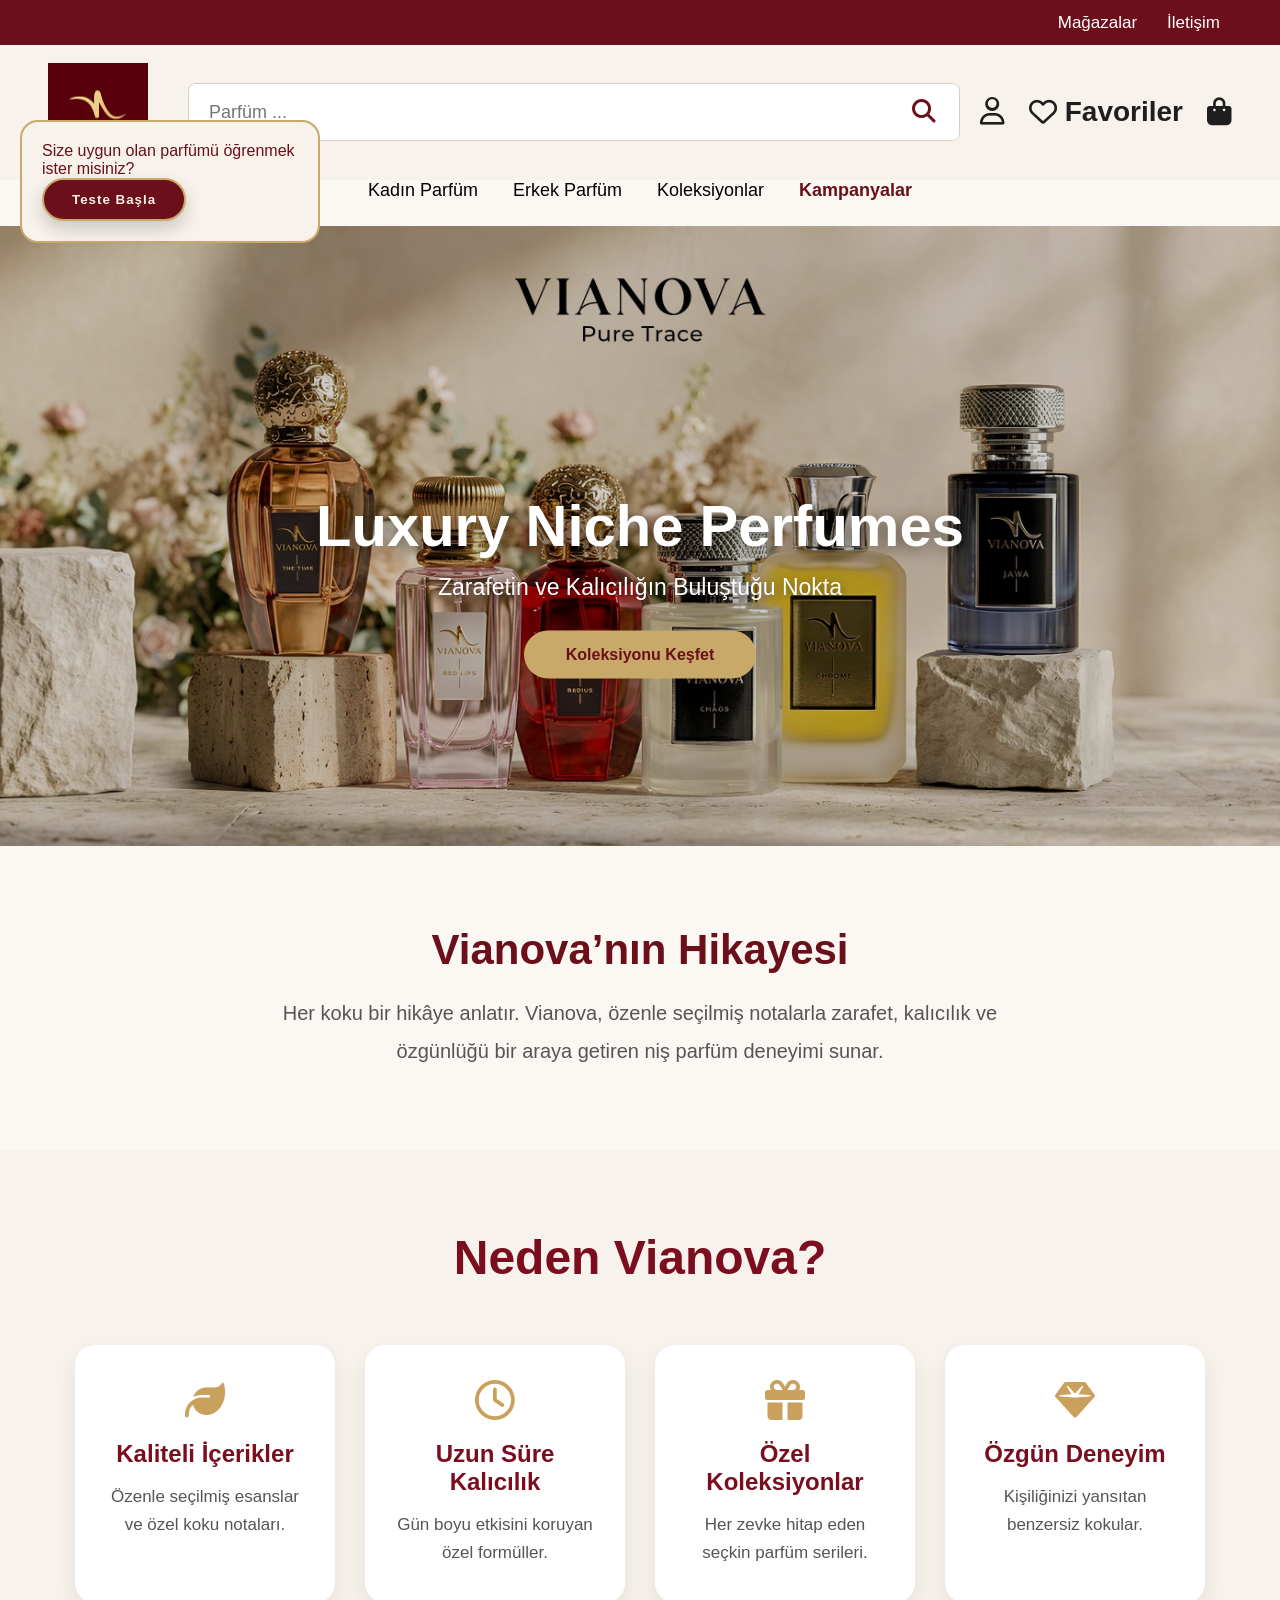
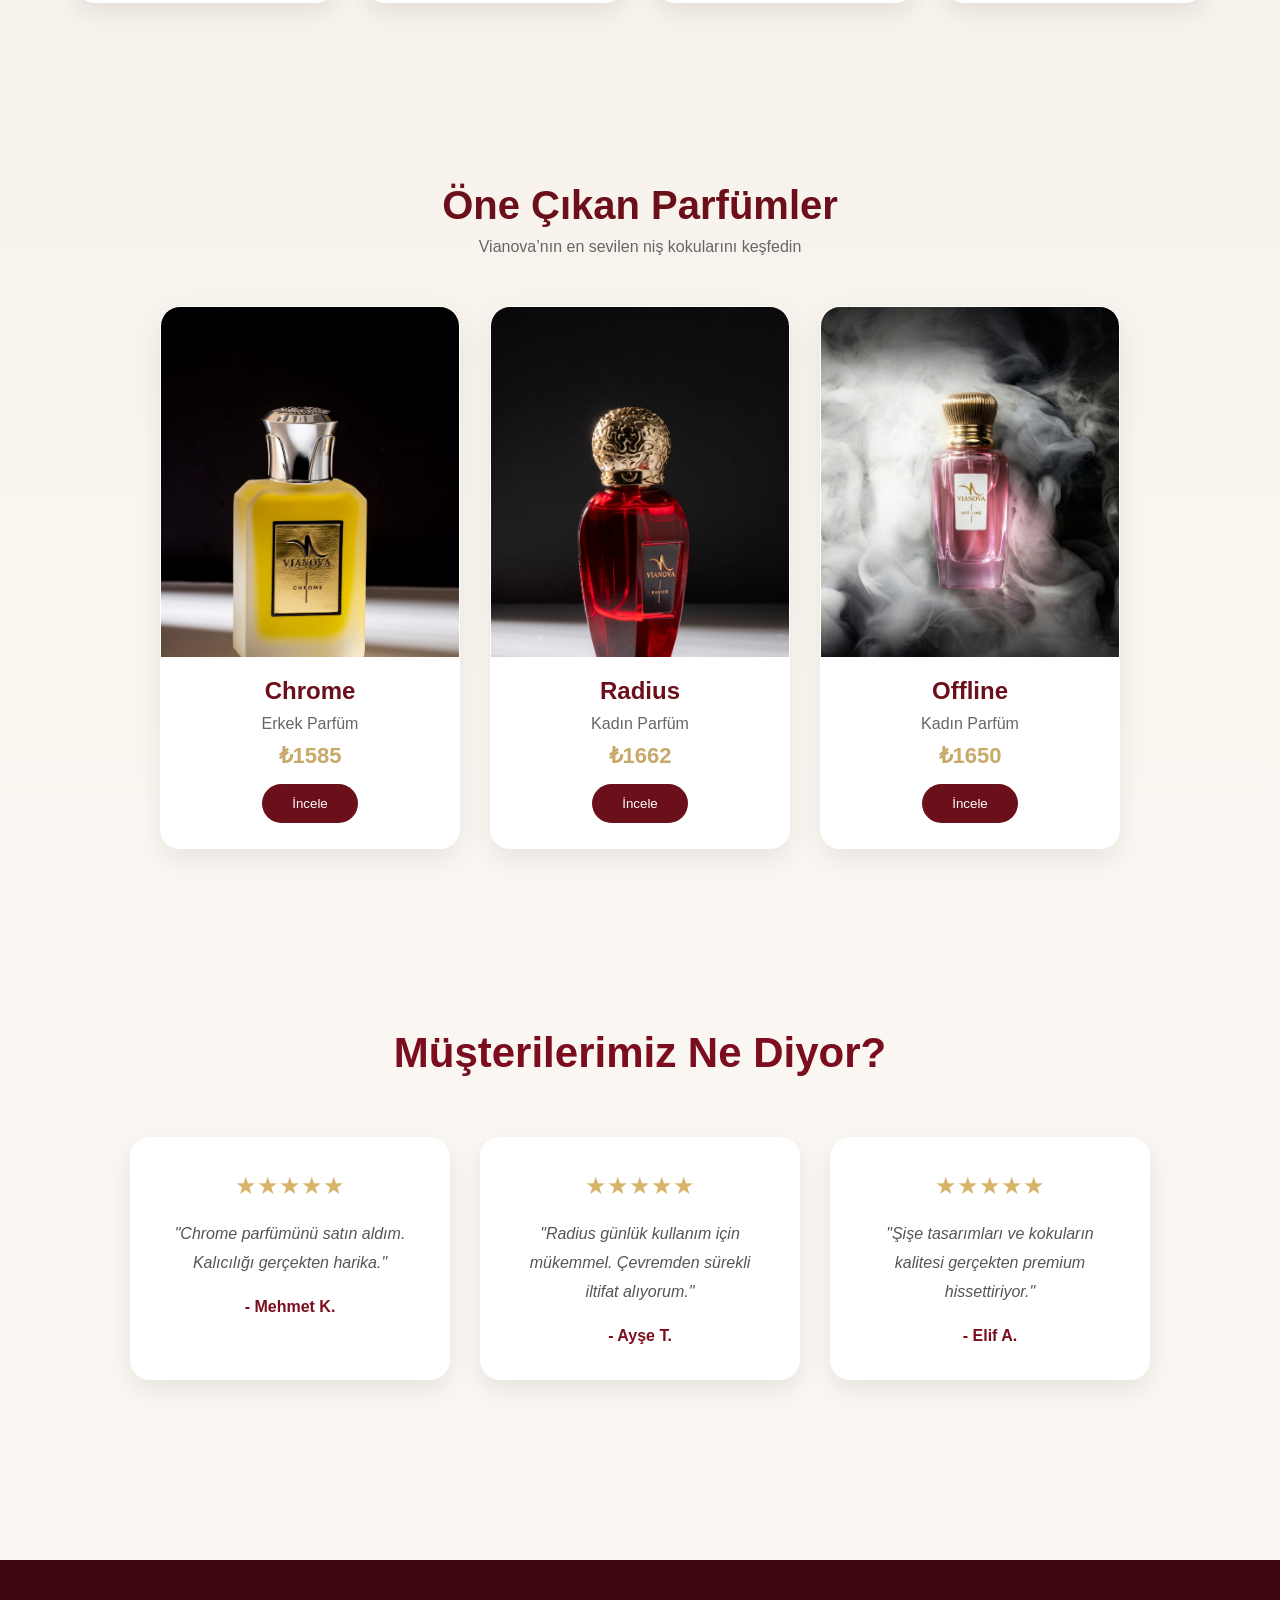
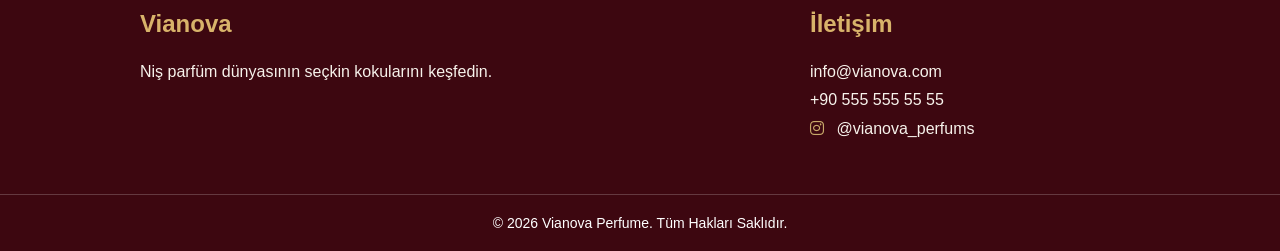
==== commit e650e853: "Merge branch 'main' of https://github.com/leylaknyl/Vianova-Parfume-web-site" ====
--- a/html/index.html
+++ b/html/index.html
@@ -117,7 +117,9 @@
         </div>
 
         <div class="header-icons">
-          <i class="fa-regular fa-user"></i>
+          <a href="account.html" class="account-icon">
+  <i class="fa-regular fa-user"></i>
+</a>
 
           <a href="favorites.html" class="favorite-link">
             <i class="fa-regular fa-heart"></i>
@@ -131,9 +133,8 @@
       <nav class="category-menu">
         <a href="products.html?category=kadin">Kadın Parfüm</a>
         <a href="products.html?category=erkek">Erkek Parfüm</a>
-        <a href="#"> Koleksiyonlar</a>
-        <a href="#">Öne Çıkanlar</a>
-        <a href="#">Kampanyalar</a>
+        <a href="collections.html">Koleksiyonlar</a>
+        <a href="campaigns.html">Kampanyalar</a>
       </nav>
     </header>
 
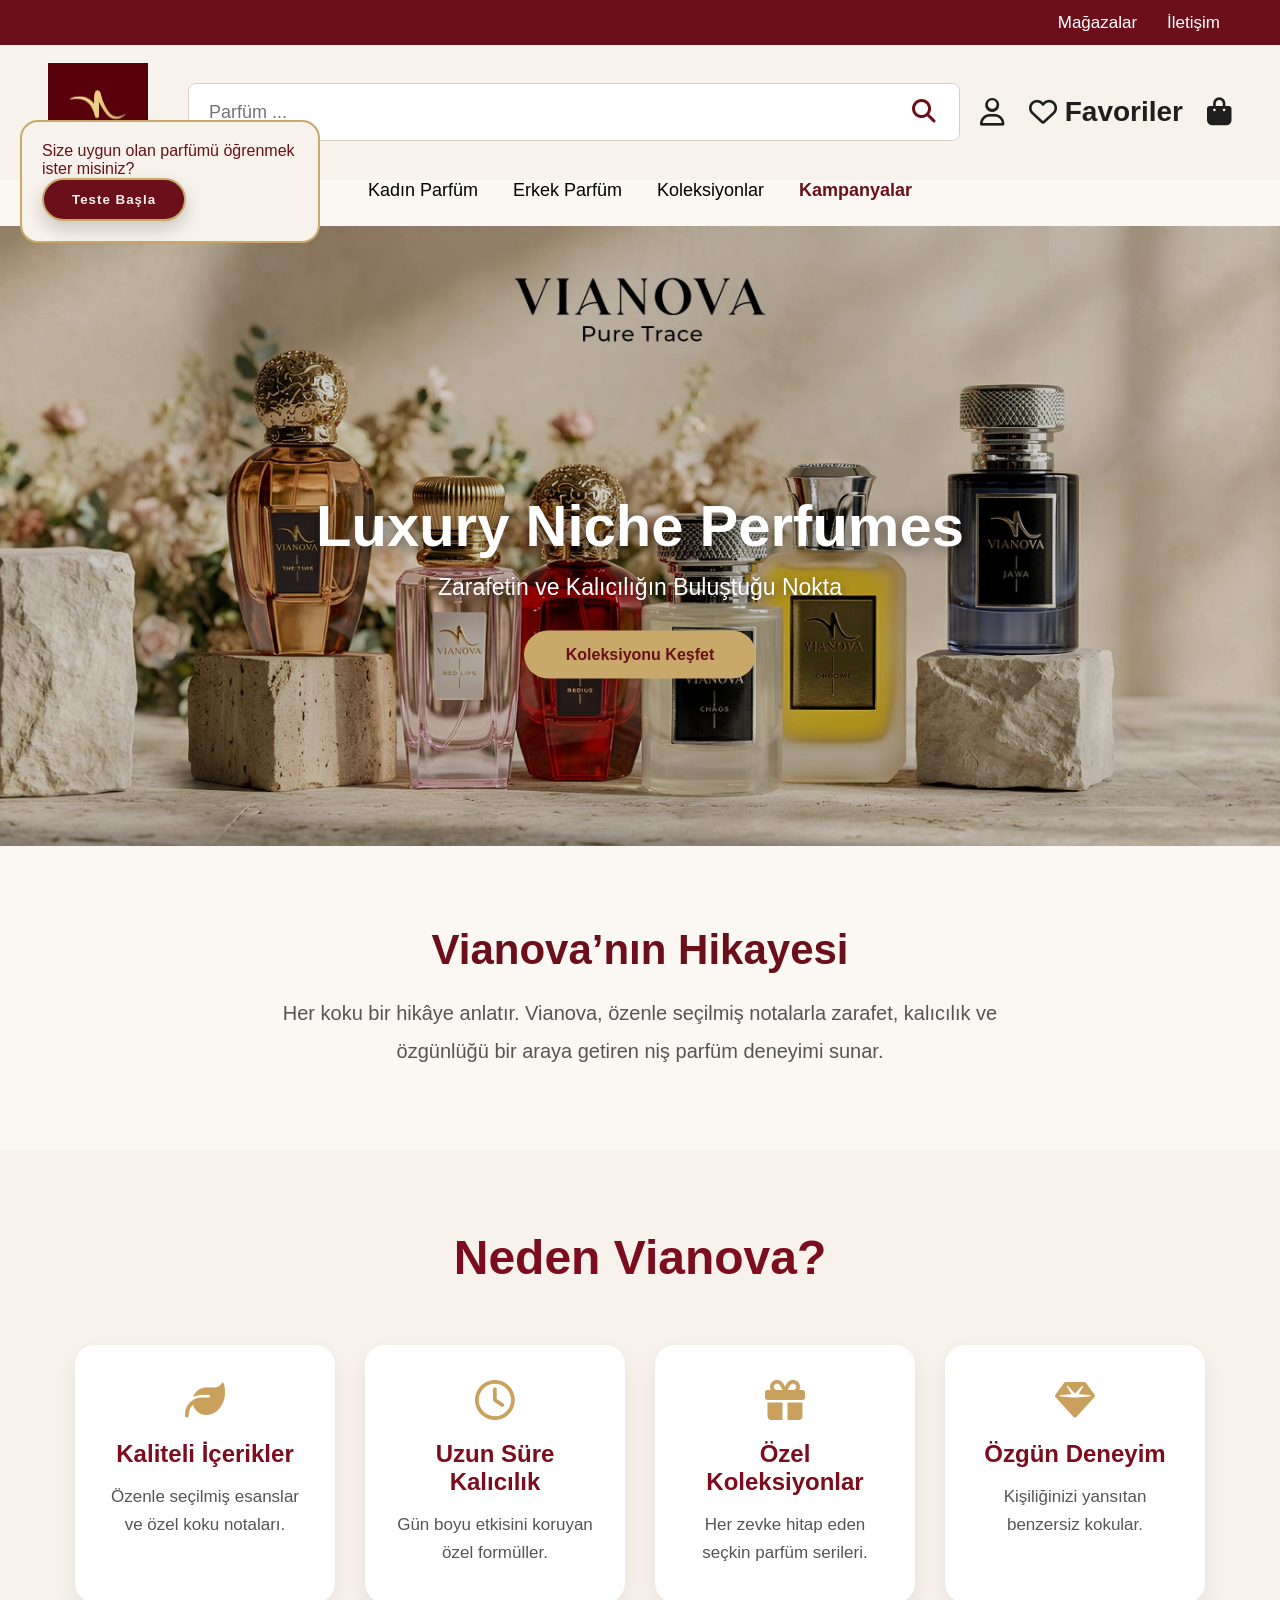
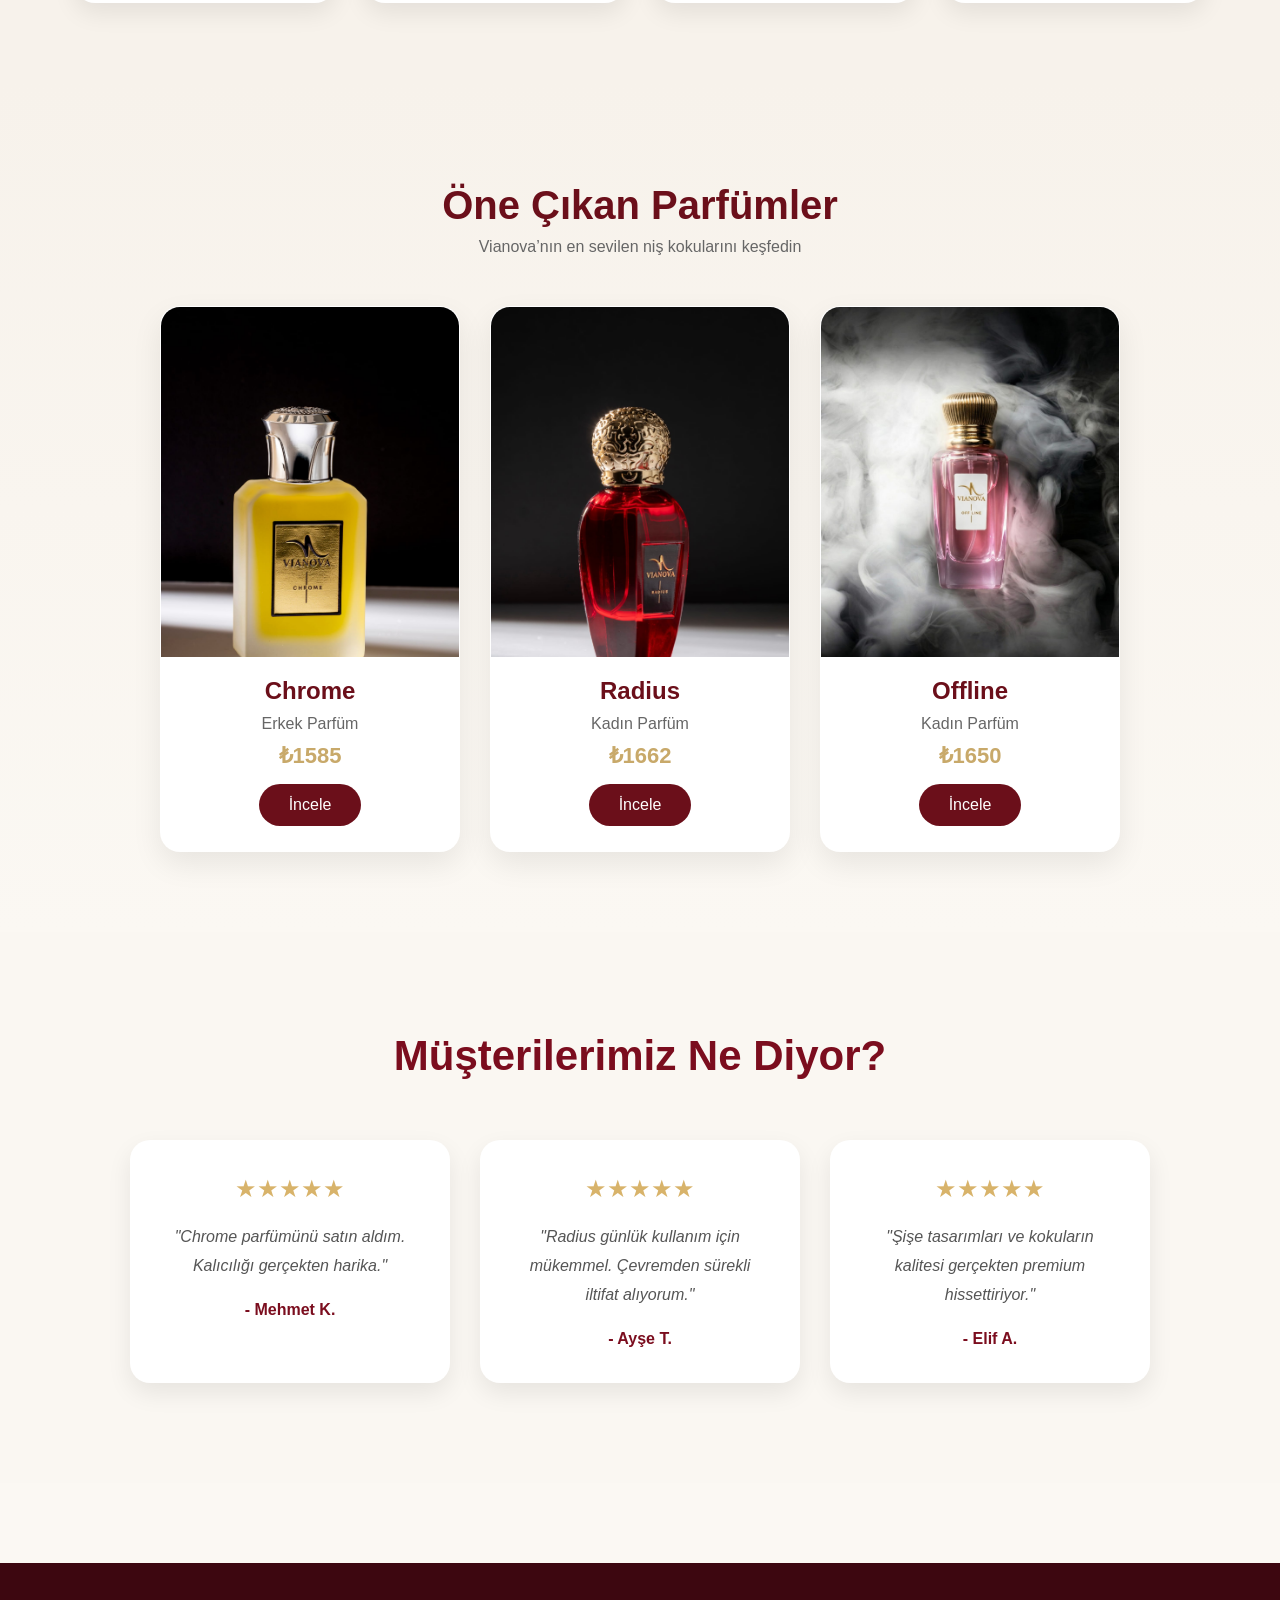
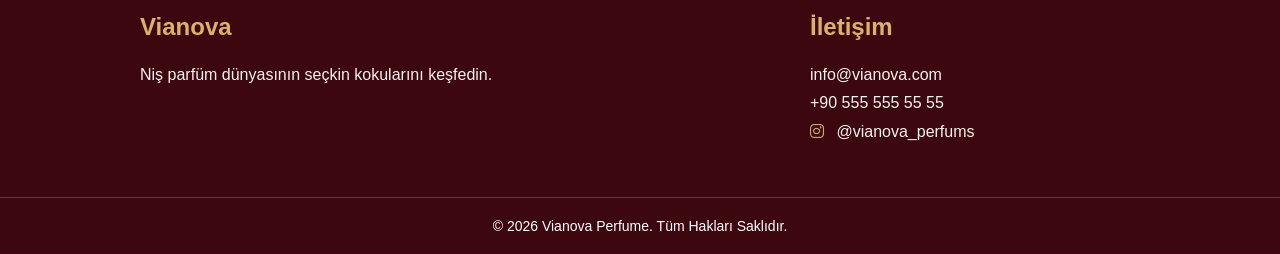
==== commit 86c455b8: "Replace buttons with links for product detail navigation in featured section" ====
--- a/html/index.html
+++ b/html/index.html
@@ -198,7 +198,7 @@
           <h3>Chrome</h3>
           <p>Erkek Parfüm</p>
           <span>₺1585</span>
-          <button>İncele</button>
+          <a href="product-detail.html?id=4" class="detail-btn">İncele</a>
         </div>
 
         <div class="featured-card">
@@ -206,7 +206,7 @@
           <h3>Radius</h3>
           <p>Kadın Parfüm</p>
           <span>₺1662</span>
-          <button>İncele</button>
+          <a href="product-detail.html?id=1" class="detail-btn">İncele</a>
         </div>
 
         <div class="featured-card">
@@ -214,7 +214,7 @@
           <h3>Offline</h3>
           <p>Kadın Parfüm</p>
           <span>₺1650</span>
-          <button>İncele</button>
+          <a href="product-detail.html?id=3" class="detail-btn">İncele</a>
         </div>
       </div>
     </section>
--- a/style.css
+++ b/style.css
@@ -166,16 +166,16 @@
 }
 
 .hero-overlay button,
-.hero-btn {
-  padding: 15px 42px;
-  border: none;
-  border-radius: 30px;
-  background: var(--gold);
-  color: var(--burgundy);
-  font-weight: bold;
-  cursor: pointer;
-  text-decoration: none;
-  display: inline-block;
+.hero-btn{
+    padding:15px 42px;
+    border:none;
+    border-radius:30px;
+    background:var(--gold);
+    color:var(--burgundy);
+    font-weight:bold;
+    cursor:pointer;
+    text-decoration:none;
+    display:inline-block;
 }
 
 .hero-overlay button:hover {
@@ -287,6 +287,7 @@
   padding-left: 120px;
 }
 
+
 .footer-section h3 {
   color: var(--gold);
   margin-bottom: 20px;
@@ -298,1049 +299,1056 @@
   line-height: 1.8;
   font-size: 16px;
 }
-.footer-section h3 {
-  color: #d8b36a;
-  margin-bottom: 20px;
-  font-size: 24px;
-}
-
-.footer-section p {
-  color: #f7f2eb;
-  line-height: 1.8;
-  font-size: 16px;
-}
-
-.footer-section h3 {
-  color: #d8b36a;
-  margin-bottom: 20px;
-  font-size: 24px;
-}
-
-.footer-section p {
-  color: #f7f2eb;
-  line-height: 1.8;
-  font-size: 16px;
-}
-
-.footer-section i {
-  margin-right: 8px;
-  color: var(--gold);
-}
-
-.footer-bottom {
-  border-top: 1px solid rgba(255, 255, 255, 0.2);
-  text-align: center;
-  padding: 20px;
-  font-size: 14px;
-  color: white;
-}
-
-@media (max-width: 768px) {
-  .main-header {
+.footer-section h3{
+    color:#d8b36a;
+    margin-bottom:20px;
+    font-size:24px;
+}
+
+.footer-section p{
+    color:#f7f2eb;
+    line-height:1.8;
+    font-size:16px;
+
+}
+
+
+  .footer-section h3 {
+    color: #d8b36a;
+    margin-bottom: 20px;
+    font-size: 24px;
+  }
+
+
+  .footer-section p {
+    color: #f7f2eb;
+    line-height: 1.8;
+    font-size: 16px;
+  }
+
+  .footer-section i {
+    margin-right: 8px;
+    color: var(--gold);
+  }
+
+  .footer-bottom {
+    border-top: 1px solid rgba(255, 255, 255, 0.2);
+    text-align: center;
+    padding: 20px;
+    font-size: 14px;
+    color: white;
+  }
+
+  @media (max-width: 768px) {
+    .main-header {
+      flex-direction: column;
+      padding: 20px;
+    }
+
+    .search-container {
+      width: 100%;
+    }
+
+    .category-menu {
+      flex-wrap: wrap;
+      gap: 18px;
+      padding: 15px;
+    }
+
+    .hero-banner {
+      height: 450px;
+    }
+
+    .hero-overlay h1 {
+      font-size: 36px;
+    }
+
+    .hero-overlay p {
+      font-size: 18px;
+    }
+
+    .footer-content {
+      flex-direction: column;
+      padding: 40px 30px;
+      gap: 30px;
+    }
+
+    .footer-section {
+      width: 100%;
+    }
+
+    .contact-section {
+      padding-left: 0;
+    }
+  }
+  .hero-overlay h1 {
+    animation: fadeUp 1.5s ease;
+  }
+
+  .hero-overlay p {
+    animation: fadeUp 2s ease;
+  }
+
+  .hero-overlay button {
+    animation: fadeUp 2.5s ease;
+  }
+
+  @keyframes fadeUp {
+    from {
+      opacity: 0;
+      transform: translateY(40px);
+    }
+
+    to {
+      opacity: 1;
+      transform: translateY(0);
+    }
+  }
+  .hero-banner img {
+    animation: zoomHero 15s infinite alternate ease-in-out;
+  }
+
+  @keyframes zoomHero {
+    from {
+      transform: scale(1);
+    }
+
+    to {
+      transform: scale(1.08);
+    }
+  }
+  .brand-story {
+    padding: 80px 20px;
+    text-align: center;
+    background: var(--light-cream);
+  }
+
+  .brand-story h2 {
+    font-size: 42px;
+    color: var(--burgundy);
+    margin-bottom: 20px;
+  }
+
+  .brand-story p {
+    max-width: 800px;
+    margin: auto;
+    font-size: 20px;
+    line-height: 1.9;
+    color: #555;
+  }
+  .why-vianova {
+    padding: 80px 20px;
+    text-align: center;
+    background: #f7f2eb;
+  }
+
+  .why-vianova h2 {
+    font-size: 48px;
+    color: #7b0d1e;
+    margin-bottom: 60px;
+  }
+
+  .why-container {
+    display: flex;
+    justify-content: center;
+    gap: 30px;
+    flex-wrap: wrap;
+  }
+
+  .why-card {
+    width: 260px;
+    background: white;
+    padding: 35px 25px;
+    border-radius: 20px;
+    box-shadow: 0 10px 25px rgba(0, 0, 0, 0.08);
+    transition: 0.3s;
+  }
+
+  .why-card:hover {
+    transform: translateY(-10px);
+  }
+
+  .why-card i {
+    font-size: 40px;
+    color: #c9a15d;
+    margin-bottom: 20px;
+  }
+
+  .why-card h3 {
+    color: #7b0d1e;
+    font-size: 24px;
+    margin-bottom: 15px;
+  }
+
+  .why-card p {
+    color: #555;
+    font-size: 17px;
+    line-height: 1.7;
+  }
+  /* Müşteri Yorumları */
+
+  .reviews {
+    padding: 100px 50px;
+    text-align: center;
+    background: #faf7f2;
+  }
+
+  .reviews h2 {
+    font-size: 42px;
+    color: #7b0d1e;
+    margin-bottom: 60px;
+  }
+
+  .reviews-container {
+    display: flex;
+    justify-content: center;
+    gap: 30px;
+    flex-wrap: wrap;
+  }
+
+  .review-card {
+    width: 320px;
+    background: white;
+    padding: 35px;
+    border-radius: 20px;
+    box-shadow: 0 10px 25px rgba(0, 0, 0, 0.08);
+    transition: 0.3s;
+  }
+
+  .review-card:hover {
+    transform: translateY(-8px);
+  }
+
+  .stars {
+    color: #d8b36a;
+    font-size: 24px;
+    margin-bottom: 20px;
+  }
+
+  .review-card p {
+    color: #555;
+    line-height: 1.8;
+    font-style: italic;
+  }
+
+  .review-card h4 {
+    margin-top: 20px;
+    color: #7b0d1e;
+  }
+  /* Lüks Açılış Ekranı */
+
+  #loader {
+    position: fixed;
+    top: 0;
+    left: 0;
+    width: 100%;
+    height: 100vh;
+    background: radial-gradient(circle, #7b0d1e, #3d0710);
+    z-index: 9999;
+    display: flex;
     flex-direction: column;
-    padding: 20px;
-  }
-
-  .search-container {
+    justify-content: center;
+    align-items: center;
+    overflow: hidden;
+    animation: loaderFade 4s forwards;
+  }
+
+  #loader::before {
+    content: "";
+    position: absolute;
+    width: 400px;
+    height: 400px;
+    background: rgba(216, 179, 106, 0.12);
+    filter: blur(80px);
+    border-radius: 50%;
+    animation: smokeMove 4s infinite alternate;
+  }
+
+  #loader h1 {
+    color: #d8b36a;
+    font-size: 90px;
+    letter-spacing: 12px;
+    margin-bottom: 12px;
+    z-index: 2;
+    animation:
+      goldGlow 2s infinite alternate,
+      letterOpen 2s ease;
+  }
+
+  #loader p {
+    color: #f5efe2;
+    font-size: 24px;
+    letter-spacing: 5px;
+    z-index: 2;
+    animation: fadeText 2.5s ease;
+  }
+
+  @keyframes goldGlow {
+    from {
+      text-shadow: 0 0 10px rgba(216, 179, 106, 0.4);
+    }
+    to {
+      text-shadow: 0 0 30px rgba(216, 179, 106, 0.9);
+    }
+  }
+
+  @keyframes letterOpen {
+    from {
+      letter-spacing: 35px;
+      opacity: 0;
+    }
+    to {
+      letter-spacing: 12px;
+      opacity: 1;
+    }
+  }
+
+  @keyframes fadeText {
+    from {
+      opacity: 0;
+      transform: translateY(20px);
+    }
+    to {
+      opacity: 1;
+      transform: translateY(0);
+    }
+  }
+
+  @keyframes smokeMove {
+    from {
+      transform: translate(-120px, -80px);
+    }
+    to {
+      transform: translate(120px, 80px);
+    }
+  }
+
+  @keyframes loaderFade {
+    0% {
+      opacity: 1;
+      visibility: visible;
+    }
+    80% {
+      opacity: 1;
+      visibility: visible;
+    }
+    100% {
+      opacity: 0;
+      visibility: hidden;
+    }
+  }
+
+  /* PRODUCTS PAGE */
+
+  .products-header {
     width: 100%;
-  }
-
-  .category-menu {
-    flex-wrap: wrap;
-    gap: 18px;
-    padding: 15px;
-  }
-
-  .hero-banner {
-    height: 450px;
-  }
-
-  .hero-overlay h1 {
-    font-size: 36px;
-  }
-
-  .hero-overlay p {
+    background-color: #f7d6e6;
+    padding: 18px 60px;
+    box-sizing: border-box;
+  }
+
+  .products-navbar {
+    display: flex;
+    justify-content: space-between;
+    align-items: center;
+  }
+
+  .products-logo {
+    text-decoration: none;
+    font-size: 34px;
+    font-weight: bold;
+    letter-spacing: 4px;
+    color: #d46a92;
+  }
+
+  .products-nav-links {
+    display: flex;
+    gap: 28px;
+  }
+
+  .products-nav-links a {
+    text-decoration: none;
+    color: #222;
+    font-size: 16px;
+    font-weight: 500;
+  }
+
+  .products-nav-links a:hover {
+    color: #d46a92;
+  }
+
+  .products-hero {
+    text-align: center;
+    padding: 70px 20px 35px;
+    background: linear-gradient(135deg, #fff5f8, #f7d6e6);
+  }
+
+  .products-hero h1 {
+    font-size: 44px;
+    color: #2b1d18;
+    margin-bottom: 12px;
+  }
+
+  .products-hero p {
     font-size: 18px;
-  }
-
-  .footer-content {
-    flex-direction: column;
-    padding: 40px 30px;
-    gap: 30px;
-  }
-
-  .footer-section {
-    width: 100%;
-  }
-
-  .contact-section {
-    padding-left: 0;
-  }
-}
-.hero-overlay h1 {
-  animation: fadeUp 1.5s ease;
-}
-
-.hero-overlay p {
-  animation: fadeUp 2s ease;
-}
-
-.hero-overlay button {
-  animation: fadeUp 2.5s ease;
-}
-
-@keyframes fadeUp {
-  from {
-    opacity: 0;
-    transform: translateY(40px);
-  }
-
-  to {
-    opacity: 1;
-    transform: translateY(0);
-  }
-}
-.hero-banner img {
-  animation: zoomHero 15s infinite alternate ease-in-out;
-}
-
-@keyframes zoomHero {
-  from {
-    transform: scale(1);
-  }
-
-  to {
-    transform: scale(1.08);
-  }
-}
-.brand-story {
-  padding: 80px 20px;
-  text-align: center;
-  background: var(--light-cream);
-}
-
-.brand-story h2 {
-  font-size: 42px;
-  color: var(--burgundy);
-  margin-bottom: 20px;
-}
-
-.brand-story p {
-  max-width: 800px;
-  margin: auto;
-  font-size: 20px;
-  line-height: 1.9;
-  color: #555;
-}
-.why-vianova {
-  padding: 80px 20px;
-  text-align: center;
-  background: #f7f2eb;
-}
-
-.why-vianova h2 {
-  font-size: 48px;
-  color: #7b0d1e;
-  margin-bottom: 60px;
-}
-
-.why-container {
-  display: flex;
-  justify-content: center;
-  gap: 30px;
-  flex-wrap: wrap;
-}
-
-.why-card {
-  width: 260px;
-  background: white;
-  padding: 35px 25px;
-  border-radius: 20px;
-  box-shadow: 0 10px 25px rgba(0, 0, 0, 0.08);
-  transition: 0.3s;
-}
-
-.why-card:hover {
-  transform: translateY(-10px);
-}
-
-.why-card i {
-  font-size: 40px;
-  color: #c9a15d;
-  margin-bottom: 20px;
-}
-
-.why-card h3 {
-  color: #7b0d1e;
-  font-size: 24px;
-  margin-bottom: 15px;
-}
-
-.why-card p {
-  color: #555;
-  font-size: 17px;
-  line-height: 1.7;
-}
-/* Müşteri Yorumları */
-
-.reviews {
-  padding: 100px 50px;
-  text-align: center;
-  background: #faf7f2;
-}
-
-.reviews h2 {
-  font-size: 42px;
-  color: #7b0d1e;
-  margin-bottom: 60px;
-}
-
-.reviews-container {
-  display: flex;
-  justify-content: center;
-  gap: 30px;
-  flex-wrap: wrap;
-}
-
-.review-card {
-  width: 320px;
-  background: white;
-  padding: 35px;
-  border-radius: 20px;
-  box-shadow: 0 10px 25px rgba(0, 0, 0, 0.08);
-  transition: 0.3s;
-}
-
-.review-card:hover {
-  transform: translateY(-8px);
-}
-
-.stars {
-  color: #d8b36a;
-  font-size: 24px;
-  margin-bottom: 20px;
-}
-
-.review-card p {
-  color: #555;
-  line-height: 1.8;
-  font-style: italic;
-}
-
-.review-card h4 {
-  margin-top: 20px;
-  color: #7b0d1e;
-}
-/* Lüks Açılış Ekranı */
-
-#loader {
-  position: fixed;
-  top: 0;
-  left: 0;
-  width: 100%;
-  height: 100vh;
-  background: radial-gradient(circle, #7b0d1e, #3d0710);
-  z-index: 9999;
-  display: flex;
-  flex-direction: column;
-  justify-content: center;
-  align-items: center;
-  overflow: hidden;
-  animation: loaderFade 4s forwards;
-}
-
-#loader::before {
-  content: "";
-  position: absolute;
-  width: 400px;
-  height: 400px;
-  background: rgba(216, 179, 106, 0.12);
-  filter: blur(80px);
-  border-radius: 50%;
-  animation: smokeMove 4s infinite alternate;
-}
-
-#loader h1 {
-  color: #d8b36a;
-  font-size: 90px;
-  letter-spacing: 12px;
-  margin-bottom: 12px;
-  z-index: 2;
-  animation:
-    goldGlow 2s infinite alternate,
-    letterOpen 2s ease;
-}
-
-#loader p {
-  color: #f5efe2;
-  font-size: 24px;
-  letter-spacing: 5px;
-  z-index: 2;
-  animation: fadeText 2.5s ease;
-}
-
-@keyframes goldGlow {
-  from {
-    text-shadow: 0 0 10px rgba(216, 179, 106, 0.4);
-  }
-  to {
-    text-shadow: 0 0 30px rgba(216, 179, 106, 0.9);
-  }
-}
-
-@keyframes letterOpen {
-  from {
-    letter-spacing: 35px;
-    opacity: 0;
-  }
-  to {
-    letter-spacing: 12px;
-    opacity: 1;
-  }
-}
-
-@keyframes fadeText {
-  from {
-    opacity: 0;
-    transform: translateY(20px);
-  }
-  to {
-    opacity: 1;
-    transform: translateY(0);
-  }
-}
-
-@keyframes smokeMove {
-  from {
-    transform: translate(-120px, -80px);
-  }
-  to {
-    transform: translate(120px, 80px);
-  }
-}
-
-@keyframes loaderFade {
-  0% {
-    opacity: 1;
-    visibility: visible;
-  }
-  80% {
-    opacity: 1;
-    visibility: visible;
-  }
-  100% {
-    opacity: 0;
-    visibility: hidden;
-  }
-}
-
-/* PRODUCTS PAGE */
-
-.products-header {
-  width: 100%;
-  background-color: #f7d6e6;
-  padding: 18px 60px;
-  box-sizing: border-box;
-}
-
-.products-navbar {
-  display: flex;
-  justify-content: space-between;
-  align-items: center;
-}
-
-.products-logo {
-  text-decoration: none;
-  font-size: 34px;
-  font-weight: bold;
-  letter-spacing: 4px;
-  color: #d46a92;
-}
-
-.products-nav-links {
-  display: flex;
-  gap: 28px;
-}
-
-.products-nav-links a {
-  text-decoration: none;
-  color: #222;
-  font-size: 16px;
-  font-weight: 500;
-}
-
-.products-nav-links a:hover {
-  color: #d46a92;
-}
-
-.products-hero {
-  text-align: center;
-  padding: 70px 20px 35px;
-  background: linear-gradient(135deg, #fff5f8, #f7d6e6);
-}
-
-.products-hero h1 {
-  font-size: 44px;
-  color: #2b1d18;
-  margin-bottom: 12px;
-}
-
-.products-hero p {
-  font-size: 18px;
-  color: #6f5b52;
-}
-
-.filter-section {
-  display: flex;
-  justify-content: center;
-  gap: 15px;
-  padding: 30px 20px;
-  flex-wrap: wrap;
-  background-color: #fff;
-}
-
-.filter-section input,
-.filter-section select {
-  padding: 12px 15px;
-  border: 1px solid #d9b8c7;
-  border-radius: 8px;
-  font-size: 15px;
-  outline: none;
-  min-width: 180px;
-}
-
-.filter-section input:focus,
-.filter-section select:focus {
-  border-color: #d46a92;
-}
-
-.products-container {
-  width: 90%;
-  margin: 30px auto 70px;
-  display: grid;
-  grid-template-columns: repeat(auto-fit, minmax(260px, 1fr));
-  gap: 30px;
-}
-
-.product-card {
-  background-color: #fff;
-  border-radius: 18px;
-  overflow: hidden;
-  box-shadow: 0 8px 24px rgba(0, 0, 0, 0.1);
-  transition: 0.3s ease;
-}
-
-.product-card:hover {
-  transform: translateY(-8px);
-}
-
-.product-img {
-  width: 100%;
-  height: 330px;
-  object-fit: cover;
-  display: block;
-  background-color: #f4f4f4;
-}
-
-.product-info {
-  padding: 20px;
-}
-
-.category-tag {
-  display: inline-block;
-  background-color: #2b1d18;
-  color: white;
-  padding: 5px 13px;
-  border-radius: 20px;
-  font-size: 12px;
-  margin-bottom: 10px;
-}
-
-.product-info h3 {
-  font-size: 24px;
-  color: #2b1d18;
-  margin-bottom: 6px;
-}
-
-.brand,
-.scent {
-  color: #7b6b63;
-  margin-bottom: 5px;
-}
-
-.price {
-  font-size: 21px;
-  font-weight: bold;
-  color: #d46a92;
-  margin: 12px 0;
-}
-
-.product-buttons {
-  display: flex;
-  gap: 10px;
-  margin-top: 15px;
-}
-
-.product-buttons button {
-  flex: 1;
-  padding: 10px;
-  border: none;
-  border-radius: 8px;
-  background-color: #2b1d18;
-  color: white;
-  cursor: pointer;
-  transition: 0.3s;
-}
-
-.product-buttons button:hover {
-  background-color: #d46a92;
-}
-
-.cart-btn {
-  background-color: #d46a92 !important;
-}
-
-.cart-btn:hover {
-  background-color: #2b1d18 !important;
-}
-
-.no-products {
-  grid-column: 1 / -1;
-  text-align: center;
-  font-size: 20px;
-  color: #7b6b63;
-}
-
-@media (max-width: 768px) {
-  .products-header {
-    padding: 18px 25px;
-  }
-
-  .products-navbar {
-    flex-direction: column;
-    gap: 15px;
-  }
-
-  .products-nav-links {
-    flex-wrap: wrap;
+    color: #6f5b52;
+  }
+
+  .filter-section {
+    display: flex;
     justify-content: center;
     gap: 15px;
-  }
-
-  .products-hero h1 {
-    font-size: 32px;
-  }
-}
-
-/* PRODUCT DETAIL PAGE */
-
-.detail-page {
-  width: 90%;
-  margin: 40px auto 80px;
-}
-
-.back-link {
-  display: inline-block;
-  margin-bottom: 25px;
-  text-decoration: none;
-  color: #d46a92;
-  font-weight: bold;
-}
-
-.detail-container {
-  display: grid;
-  grid-template-columns: 1fr 1fr;
-  gap: 45px;
-  align-items: start;
-}
-
-.detail-images {
-  width: 100%;
-}
-
-.main-detail-img {
-  width: 100%;
-  height: 560px;
-  object-fit: cover;
-  border-radius: 20px;
-  box-shadow: 0 8px 24px rgba(0, 0, 0, 0.12);
-}
-
-.thumbnail-row {
-  display: flex;
-  gap: 15px;
-  margin-top: 18px;
-}
-
-.thumbnail-row img {
-  width: 110px;
-  height: 110px;
-  object-fit: cover;
-  border-radius: 12px;
-  cursor: pointer;
-  border: 2px solid transparent;
-  transition: 0.3s;
-}
-
-.thumbnail-row img:hover {
-  border-color: #d46a92;
-  transform: scale(1.04);
-}
-
-.detail-info h1 {
-  font-size: 46px;
-  color: #2b1d18;
-  margin: 14px 0 8px;
-}
-
-.detail-brand,
-.detail-scent {
-  color: #7b6b63;
-  font-size: 17px;
-  margin-bottom: 8px;
-}
-
-.detail-price {
-  font-size: 30px;
-  font-weight: bold;
-  color: #d46a92;
-  margin: 18px 0;
-}
-
-.detail-description {
-  font-size: 17px;
-  line-height: 1.7;
-  color: #4f433e;
-  margin-bottom: 28px;
-}
-
-.notes-box {
-  background-color: #fff5f8;
-  padding: 25px;
-  border-radius: 18px;
-  margin-bottom: 28px;
-}
-
-.notes-box h3 {
-  color: #2b1d18;
-  font-size: 24px;
-  margin-bottom: 18px;
-}
-
-.note-item {
-  margin-bottom: 14px;
-  color: #5c4a43;
-  line-height: 1.5;
-}
-
-.note-item strong {
-  display: block;
-  color: #2b1d18;
-  margin-bottom: 4px;
-}
-
-.detail-buttons {
-  display: flex;
-  gap: 15px;
-}
-
-.detail-buttons button {
-  padding: 13px 22px;
-  border: none;
-  border-radius: 10px;
-  cursor: pointer;
-  font-size: 15px;
-  color: white;
-  background-color: #2b1d18;
-  transition: 0.3s;
-}
-
-.detail-buttons button:hover {
-  background-color: #d46a92;
-}
-
-.favorite-btn {
-  background-color: #d46a92 !important;
-}
-
-.favorite-btn:hover {
-  background-color: #2b1d18 !important;
-}
-
-.detail-error {
-  text-align: center;
-  padding: 80px 20px;
-}
-
-.detail-error a {
-  color: #d46a92;
-  font-weight: bold;
-}
-
-@media (max-width: 850px) {
+    padding: 30px 20px;
+    flex-wrap: wrap;
+    background-color: #fff;
+  }
+
+  .filter-section input,
+  .filter-section select {
+    padding: 12px 15px;
+    border: 1px solid #d9b8c7;
+    border-radius: 8px;
+    font-size: 15px;
+    outline: none;
+    min-width: 180px;
+  }
+
+  .filter-section input:focus,
+  .filter-section select:focus {
+    border-color: #d46a92;
+  }
+
+  .products-container {
+    width: 90%;
+    margin: 30px auto 70px;
+    display: grid;
+    grid-template-columns: repeat(auto-fit, minmax(260px, 1fr));
+    gap: 30px;
+  }
+
+  .product-card {
+    background-color: #fff;
+    border-radius: 18px;
+    overflow: hidden;
+    box-shadow: 0 8px 24px rgba(0, 0, 0, 0.1);
+    transition: 0.3s ease;
+  }
+
+  .product-card:hover {
+    transform: translateY(-8px);
+  }
+
+  .product-img {
+    width: 100%;
+    height: 330px;
+    object-fit: cover;
+    display: block;
+    background-color: #f4f4f4;
+  }
+
+  .product-info {
+    padding: 20px;
+  }
+
+  .category-tag {
+    display: inline-block;
+    background-color: #2b1d18;
+    color: white;
+    padding: 5px 13px;
+    border-radius: 20px;
+    font-size: 12px;
+    margin-bottom: 10px;
+  }
+
+  .product-info h3 {
+    font-size: 24px;
+    color: #2b1d18;
+    margin-bottom: 6px;
+  }
+
+  .brand,
+  .scent {
+    color: #7b6b63;
+    margin-bottom: 5px;
+  }
+
+  .price {
+    font-size: 21px;
+    font-weight: bold;
+    color: #d46a92;
+    margin: 12px 0;
+  }
+
+  .product-buttons {
+    display: flex;
+    gap: 10px;
+    margin-top: 15px;
+  }
+
+  .product-buttons button {
+    flex: 1;
+    padding: 10px;
+    border: none;
+    border-radius: 8px;
+    background-color: #2b1d18;
+    color: white;
+    cursor: pointer;
+    transition: 0.3s;
+  }
+
+  .product-buttons button:hover {
+    background-color: #d46a92;
+  }
+
+  .cart-btn {
+    background-color: #d46a92 !important;
+  }
+
+  .cart-btn:hover {
+    background-color: #2b1d18 !important;
+  }
+
+  .no-products {
+    grid-column: 1 / -1;
+    text-align: center;
+    font-size: 20px;
+    color: #7b6b63;
+  }
+
+  @media (max-width: 768px) {
+    .products-header {
+      padding: 18px 25px;
+    }
+
+    .products-navbar {
+      flex-direction: column;
+      gap: 15px;
+    }
+
+    .products-nav-links {
+      flex-wrap: wrap;
+      justify-content: center;
+      gap: 15px;
+    }
+
+    .products-hero h1 {
+      font-size: 32px;
+    }
+  }
+
+  /* PRODUCT DETAIL PAGE */
+
+  .detail-page {
+    width: 90%;
+    margin: 40px auto 80px;
+  }
+
+  .back-link {
+    display: inline-block;
+    margin-bottom: 25px;
+    text-decoration: none;
+    color: #d46a92;
+    font-weight: bold;
+  }
+
   .detail-container {
-    grid-template-columns: 1fr;
+    display: grid;
+    grid-template-columns: 1fr 1fr;
+    gap: 45px;
+    align-items: start;
+  }
+
+  .detail-images {
+    width: 100%;
   }
 
   .main-detail-img {
-    height: 430px;
+    width: 100%;
+    height: 560px;
+    object-fit: cover;
+    border-radius: 20px;
+    box-shadow: 0 8px 24px rgba(0, 0, 0, 0.12);
+  }
+
+  .thumbnail-row {
+    display: flex;
+    gap: 15px;
+    margin-top: 18px;
+  }
+
+  .thumbnail-row img {
+    width: 110px;
+    height: 110px;
+    object-fit: cover;
+    border-radius: 12px;
+    cursor: pointer;
+    border: 2px solid transparent;
+    transition: 0.3s;
+  }
+
+  .thumbnail-row img:hover {
+    border-color: #d46a92;
+    transform: scale(1.04);
   }
 
   .detail-info h1 {
-    font-size: 36px;
-  }
-}
-/* PRODUCT PAGES FINAL OVERRIDE */
-
-.product-page,
-.product-detail-page {
-  background-color: #fffaf7;
-  color: #2b1d18;
-}
-
-.product-page *,
-.product-detail-page * {
-  box-sizing: border-box;
-}
-
-.product-page .products-header,
-.product-detail-page .products-header {
-  width: 100%;
-  background-color: #f7d6e6;
-  padding: 18px 60px;
-}
-
-.product-page .products-navbar,
-.product-detail-page .products-navbar {
-  display: flex;
-  justify-content: space-between;
-  align-items: center;
-}
-
-.product-page .products-logo,
-.product-detail-page .products-logo {
-  text-decoration: none;
-  font-size: 34px;
-  font-weight: bold;
-  letter-spacing: 4px;
-  color: #d46a92;
-}
-
-.product-page .products-nav-links,
-.product-detail-page .products-nav-links {
-  display: flex;
-  gap: 28px;
-}
-
-.product-page .products-nav-links a,
-.product-detail-page .products-nav-links a {
-  text-decoration: none;
-  color: #222;
-  font-size: 16px;
-  font-weight: 500;
-}
-
-.product-page .products-nav-links a:hover,
-.product-detail-page .products-nav-links a:hover {
-  color: #d46a92;
-}
-
-.product-page .products-hero {
-  text-align: center;
-  padding: 75px 20px 40px;
-  background: linear-gradient(135deg, #fff5f8, #f7d6e6);
-}
-
-.product-page .products-hero h1 {
-  font-size: 44px;
-  color: #2b1d18;
-  margin-bottom: 12px;
-}
-
-.product-page .products-hero p {
-  font-size: 18px;
-  color: #6f5b52;
-}
-
-.product-page .filter-section {
-  display: flex;
-  justify-content: center;
-  gap: 15px;
-  padding: 30px 20px;
-  flex-wrap: wrap;
-  background-color: #fff;
-}
-
-.product-page .filter-section select {
-  padding: 12px 15px;
-  border: 1px solid #d9b8c7;
-  border-radius: 8px;
-  font-size: 15px;
-  outline: none;
-  min-width: 200px;
-  background-color: white;
-}
-
-.product-page .products-container {
-  width: 90%;
-  margin: 30px auto 70px;
-  display: grid;
-  grid-template-columns: repeat(auto-fit, minmax(260px, 1fr));
-  gap: 30px;
-}
-
-.product-page .product-card {
-  background-color: #fff;
-  border-radius: 18px;
-  overflow: hidden;
-  box-shadow: 0 8px 24px rgba(0, 0, 0, 0.1);
-  transition: 0.3s ease;
-}
-
-.product-page .product-card:hover {
-  transform: translateY(-8px);
-}
-
-.product-page .product-img {
-  width: 100%;
-  height: 330px;
-  object-fit: cover;
-  display: block;
-  background-color: #f4f4f4;
-}
-
-.product-page .product-info {
-  padding: 20px;
-}
-
-.product-page .category-tag,
-.product-detail-page .category-tag {
-  display: inline-block;
-  background-color: #2b1d18;
-  color: white;
-  padding: 5px 13px;
-  border-radius: 20px;
-  font-size: 12px;
-  margin-bottom: 10px;
-}
-
-.product-page .product-info h3 {
-  font-size: 24px;
-  color: #2b1d18;
-  margin-bottom: 6px;
-}
-
-.product-page .brand,
-.product-page .scent {
-  color: #7b6b63;
-  margin-bottom: 5px;
-}
-
-.product-page .price {
-  font-size: 21px;
-  font-weight: bold;
-  color: #d46a92;
-  margin: 12px 0;
-}
-
-.product-page .product-buttons {
-  display: flex;
-  gap: 10px;
-  margin-top: 15px;
-}
-
-.product-page .product-buttons button {
-  padding: 10px 16px;
-  border: none;
-  border-radius: 8px;
-  background-color: #2b1d18;
-  color: white;
-  cursor: pointer;
-  transition: 0.3s;
-}
-
-.product-page .product-buttons button:hover {
-  background-color: #d46a92;
-}
-
-/* DETAIL PAGE */
-
-.product-detail-page .detail-page {
-  width: 90%;
-  margin: 40px auto 80px;
-}
-
-.product-detail-page .back-link {
-  display: inline-block;
-  margin-bottom: 25px;
-  text-decoration: none;
-  color: #d46a92;
-  font-weight: bold;
-}
-
-.product-detail-page .detail-container {
-  display: grid;
-  grid-template-columns: 1fr 1fr;
-  gap: 45px;
-  align-items: start;
-}
-
-.product-detail-page .main-detail-img {
-  width: 100%;
-  height: 560px;
-  object-fit: cover;
-  border-radius: 20px;
-  box-shadow: 0 8px 24px rgba(0, 0, 0, 0.12);
-}
-
-.product-detail-page .thumbnail-row {
-  display: flex;
-  gap: 15px;
-  margin-top: 18px;
-}
-
-.product-detail-page .thumbnail-row img {
-  width: 110px;
-  height: 110px;
-  object-fit: cover;
-  border-radius: 12px;
-  cursor: pointer;
-  border: 2px solid transparent;
-  transition: 0.3s;
-}
-
-.product-detail-page .thumbnail-row img:hover {
-  border-color: #d46a92;
-  transform: scale(1.04);
-}
-
-.product-detail-page .detail-info h1 {
-  font-size: 46px;
-  color: #2b1d18;
-  margin: 14px 0 8px;
-}
-
-.product-detail-page .detail-brand,
-.product-detail-page .detail-scent {
-  color: #7b6b63;
-  font-size: 17px;
-  margin-bottom: 8px;
-}
-
-.product-detail-page .detail-price {
-  font-size: 30px;
-  font-weight: bold;
-  color: #d46a92;
-  margin: 18px 0;
-}
-
-.product-detail-page .detail-description {
-  font-size: 17px;
-  line-height: 1.7;
-  color: #4f433e;
-  margin-bottom: 28px;
-}
-
-.product-detail-page .notes-box {
-  background-color: #fff5f8;
-  padding: 25px;
-  border-radius: 18px;
-  margin-bottom: 28px;
-}
-
-.product-detail-page .notes-box h3 {
-  color: #2b1d18;
-  font-size: 24px;
-  margin-bottom: 18px;
-}
-
-.product-detail-page .note-item {
-  margin-bottom: 14px;
-  color: #5c4a43;
-  line-height: 1.5;
-}
-
-.product-detail-page .note-item strong {
-  display: block;
-  color: #2b1d18;
-  margin-bottom: 4px;
-}
-
-@media (max-width: 850px) {
-  .product-detail-page .detail-container {
-    grid-template-columns: 1fr;
-  }
-
-  .product-detail-page .main-detail-img {
-    height: 430px;
-  }
-
-  .product-detail-page .detail-info h1 {
-    font-size: 36px;
-  }
-}
-
-@media (max-width: 768px) {
+    font-size: 46px;
+    color: #2b1d18;
+    margin: 14px 0 8px;
+  }
+
+  .detail-brand,
+  .detail-scent {
+    color: #7b6b63;
+    font-size: 17px;
+    margin-bottom: 8px;
+  }
+
+  .detail-price {
+    font-size: 30px;
+    font-weight: bold;
+    color: #d46a92;
+    margin: 18px 0;
+  }
+
+  .detail-description {
+    font-size: 17px;
+    line-height: 1.7;
+    color: #4f433e;
+    margin-bottom: 28px;
+  }
+
+  .notes-box {
+    background-color: #fff5f8;
+    padding: 25px;
+    border-radius: 18px;
+    margin-bottom: 28px;
+  }
+
+  .notes-box h3 {
+    color: #2b1d18;
+    font-size: 24px;
+    margin-bottom: 18px;
+  }
+
+  .note-item {
+    margin-bottom: 14px;
+    color: #5c4a43;
+    line-height: 1.5;
+  }
+
+  .note-item strong {
+    display: block;
+    color: #2b1d18;
+    margin-bottom: 4px;
+  }
+
+  .detail-buttons {
+    display: flex;
+    gap: 15px;
+  }
+
+  .detail-buttons button {
+    padding: 13px 22px;
+    border: none;
+    border-radius: 10px;
+    cursor: pointer;
+    font-size: 15px;
+    color: white;
+    background-color: #2b1d18;
+    transition: 0.3s;
+  }
+
+  .detail-buttons button:hover {
+    background-color: #d46a92;
+  }
+
+  .favorite-btn {
+    background-color: #d46a92 !important;
+  }
+
+  .favorite-btn:hover {
+    background-color: #2b1d18 !important;
+  }
+
+  .detail-error {
+    text-align: center;
+    padding: 80px 20px;
+  }
+
+  .detail-error a {
+    color: #d46a92;
+    font-weight: bold;
+  }
+
+  @media (max-width: 850px) {
+    .detail-container {
+      grid-template-columns: 1fr;
+    }
+
+    .main-detail-img {
+      height: 430px;
+    }
+
+    .detail-info h1 {
+      font-size: 36px;
+    }
+  }
+  /* PRODUCT PAGES FINAL OVERRIDE */
+
+  .product-page,
+  .product-detail-page {
+    background-color: #fffaf7;
+    color: #2b1d18;
+  }
+
+  .product-page *,
+  .product-detail-page * {
+    box-sizing: border-box;
+  }
+
   .product-page .products-header,
   .product-detail-page .products-header {
-    padding: 18px 25px;
+    width: 100%;
+    background-color: #f7d6e6;
+    padding: 18px 60px;
   }
 
   .product-page .products-navbar,
   .product-detail-page .products-navbar {
-    flex-direction: column;
-    gap: 15px;
+    display: flex;
+    justify-content: space-between;
+    align-items: center;
+  }
+
+  .product-page .products-logo,
+  .product-detail-page .products-logo {
+    text-decoration: none;
+    font-size: 34px;
+    font-weight: bold;
+    letter-spacing: 4px;
+    color: #d46a92;
   }
 
   .product-page .products-nav-links,
   .product-detail-page .products-nav-links {
-    flex-wrap: wrap;
+    display: flex;
+    gap: 28px;
+  }
+
+  .product-page .products-nav-links a,
+  .product-detail-page .products-nav-links a {
+    text-decoration: none;
+    color: #222;
+    font-size: 16px;
+    font-weight: 500;
+  }
+
+  .product-page .products-nav-links a:hover,
+  .product-detail-page .products-nav-links a:hover {
+    color: #d46a92;
+  }
+
+  .product-page .products-hero {
+    text-align: center;
+    padding: 75px 20px 40px;
+    background: linear-gradient(135deg, #fff5f8, #f7d6e6);
+  }
+
+  .product-page .products-hero h1 {
+    font-size: 44px;
+    color: #2b1d18;
+    margin-bottom: 12px;
+  }
+
+  .product-page .products-hero p {
+    font-size: 18px;
+    color: #6f5b52;
+  }
+
+  .product-page .filter-section {
+    display: flex;
     justify-content: center;
     gap: 15px;
-  }
-
-  .product-page .products-hero h1 {
-    font-size: 32px;
-  }
-}
-
-/* =========================
+    padding: 30px 20px;
+    flex-wrap: wrap;
+    background-color: #fff;
+  }
+
+  .product-page .filter-section select {
+    padding: 12px 15px;
+    border: 1px solid #d9b8c7;
+    border-radius: 8px;
+    font-size: 15px;
+    outline: none;
+    min-width: 200px;
+    background-color: white;
+  }
+
+  .product-page .products-container {
+    width: 90%;
+    margin: 30px auto 70px;
+    display: grid;
+    grid-template-columns: repeat(auto-fit, minmax(260px, 1fr));
+    gap: 30px;
+  }
+
+  .product-page .product-card {
+    background-color: #fff;
+    border-radius: 18px;
+    overflow: hidden;
+    box-shadow: 0 8px 24px rgba(0, 0, 0, 0.1);
+    transition: 0.3s ease;
+  }
+
+  .product-page .product-card:hover {
+    transform: translateY(-8px);
+  }
+
+  .product-page .product-img {
+    width: 100%;
+    height: 330px;
+    object-fit: cover;
+    display: block;
+    background-color: #f4f4f4;
+  }
+
+  .product-page .product-info {
+    padding: 20px;
+  }
+
+  .product-page .category-tag,
+  .product-detail-page .category-tag {
+    display: inline-block;
+    background-color: #2b1d18;
+    color: white;
+    padding: 5px 13px;
+    border-radius: 20px;
+    font-size: 12px;
+    margin-bottom: 10px;
+  }
+
+  .product-page .product-info h3 {
+    font-size: 24px;
+    color: #2b1d18;
+    margin-bottom: 6px;
+  }
+
+  .product-page .brand,
+  .product-page .scent {
+    color: #7b6b63;
+    margin-bottom: 5px;
+  }
+
+  .product-page .price {
+    font-size: 21px;
+    font-weight: bold;
+    color: #d46a92;
+    margin: 12px 0;
+  }
+
+  .product-page .product-buttons {
+    display: flex;
+    gap: 10px;
+    margin-top: 15px;
+  }
+
+  .product-page .product-buttons button {
+    padding: 10px 16px;
+    border: none;
+    border-radius: 8px;
+    background-color: #2b1d18;
+    color: white;
+    cursor: pointer;
+    transition: 0.3s;
+  }
+
+  .product-page .product-buttons button:hover {
+    background-color: #d46a92;
+  }
+
+  /* DETAIL PAGE */
+
+  .product-detail-page .detail-page {
+    width: 90%;
+    margin: 40px auto 80px;
+  }
+
+  .product-detail-page .back-link {
+    display: inline-block;
+    margin-bottom: 25px;
+    text-decoration: none;
+    color: #d46a92;
+    font-weight: bold;
+  }
+
+  .product-detail-page .detail-container {
+    display: grid;
+    grid-template-columns: 1fr 1fr;
+    gap: 45px;
+    align-items: start;
+  }
+
+  .product-detail-page .main-detail-img {
+    width: 100%;
+    height: 560px;
+    object-fit: cover;
+    border-radius: 20px;
+    box-shadow: 0 8px 24px rgba(0, 0, 0, 0.12);
+  }
+
+  .product-detail-page .thumbnail-row {
+    display: flex;
+    gap: 15px;
+    margin-top: 18px;
+  }
+
+  .product-detail-page .thumbnail-row img {
+    width: 110px;
+    height: 110px;
+    object-fit: cover;
+    border-radius: 12px;
+    cursor: pointer;
+    border: 2px solid transparent;
+    transition: 0.3s;
+  }
+
+  .product-detail-page .thumbnail-row img:hover {
+    border-color: #d46a92;
+    transform: scale(1.04);
+  }
+
+  .product-detail-page .detail-info h1 {
+    font-size: 46px;
+    color: #2b1d18;
+    margin: 14px 0 8px;
+  }
+
+  .product-detail-page .detail-brand,
+  .product-detail-page .detail-scent {
+    color: #7b6b63;
+    font-size: 17px;
+    margin-bottom: 8px;
+  }
+
+  .product-detail-page .detail-price {
+    font-size: 30px;
+    font-weight: bold;
+    color: #d46a92;
+    margin: 18px 0;
+  }
+
+  .product-detail-page .detail-description {
+    font-size: 17px;
+    line-height: 1.7;
+    color: #4f433e;
+    margin-bottom: 28px;
+  }
+
+  .product-detail-page .notes-box {
+    background-color: #fff5f8;
+    padding: 25px;
+    border-radius: 18px;
+    margin-bottom: 28px;
+  }
+
+  .product-detail-page .notes-box h3 {
+    color: #2b1d18;
+    font-size: 24px;
+    margin-bottom: 18px;
+  }
+
+  .product-detail-page .note-item {
+    margin-bottom: 14px;
+    color: #5c4a43;
+    line-height: 1.5;
+  }
+
+  .product-detail-page .note-item strong {
+    display: block;
+    color: #2b1d18;
+    margin-bottom: 4px;
+  }
+
+  @media (max-width: 850px) {
+    .product-detail-page .detail-container {
+      grid-template-columns: 1fr;
+    }
+
+    .product-detail-page .main-detail-img {
+      height: 430px;
+    }
+
+    .product-detail-page .detail-info h1 {
+      font-size: 36px;
+    }
+  }
+
+  @media (max-width: 768px) {
+    .product-page .products-header,
+    .product-detail-page .products-header {
+      padding: 18px 25px;
+    }
+
+    .product-page .products-navbar,
+    .product-detail-page .products-navbar {
+      flex-direction: column;
+      gap: 15px;
+    }
+
+    .product-page .products-nav-links,
+    .product-detail-page .products-nav-links {
+      flex-wrap: wrap;
+      justify-content: center;
+      gap: 15px;
+    }
+
+    .product-page .products-hero h1 {
+      font-size: 32px;
+    }
+  }
+
+  /* =========================
    FAVORİLER LİNKİ
    Header içindeki kalp ikonu
    ve Favoriler yazısı
 ========================= */
 
-.favorite-link {
-  display: flex; /* ikon ve yazıyı yan yana getirir */
-  align-items: center; /* dikeyde ortalar */
-  gap: 8px; /* ikon ile yazı arası boşluk */
-
-  text-decoration: none; /* link alt çizgisini kaldırır */
-  color: inherit; /* mevcut yazı rengini kullanır */
-
-  font-weight: 600; /* yazıyı biraz kalınlaştırır */
-
-  transition: 0.3s;
-}
-
-/* Fare üzerine gelince */
-
-.favorite-link:hover {
-  color: var(--burgundy);
-}
-
-/* Kalp ikonu boyutu */
-
-.favorite-link i {
-  font-size: 22px;
-}
-
-/* Kalp ikonuna hover efekti */
-
-.favorite-link:hover i {
-  transform: scale(1.2);
-  color: var(--burgundy);
-}
+  .favorite-link {
+    display: flex; /* ikon ve yazıyı yan yana getirir */
+    align-items: center; /* dikeyde ortalar */
+    gap: 8px; /* ikon ile yazı arası boşluk */
+
+    text-decoration: none; /* link alt çizgisini kaldırır */
+    color: inherit; /* mevcut yazı rengini kullanır */
+
+    font-weight: 600; /* yazıyı biraz kalınlaştırır */
+
+    transition: 0.3s;
+  }
+
+  /* Fare üzerine gelince */
+
+  .favorite-link:hover {
+    color: var(--burgundy);
+  }
+
+  /* Kalp ikonu boyutu */
+
+  .favorite-link i {
+    font-size: 22px;
+  }
+
+  /* Kalp ikonuna hover efekti */
+
+  .favorite-link:hover i {
+    transform: scale(1.2);
+    color: var(--burgundy);
+  }
+
+
+
+
 
 /* QUIZ POPUP */
 .quiz-popup {
@@ -1492,6 +1500,11 @@
   box-shadow: 0 8px 18px rgba(0, 0, 0, 0.2);
 }
 
+
+
+
+
+
 /* PRODUCT PAGE - VIANOVA THEME */
 
 .product-page {
@@ -1696,7 +1709,8 @@
   .product-page .products-container {
     width: 92%;
   }
-}
+} 
+
 
 /* PRODUCT DETAIL PAGE - VIANOVA THEME */
 
@@ -1704,6 +1718,7 @@
   background-color: var(--light-cream);
   color: var(--text);
 }
+
 
 .product-detail-page * {
   box-sizing: border-box;
@@ -1914,117 +1929,119 @@
   }
 }
 
-:root {
-  --burgundy: #6b0f1a;
-  --dark-burgundy: #3d0710;
-  --gold: #c8a96a;
-  --cream: #f7f2eb;
-  --light-cream: #fbf8f3;
-  --text: #1e1e1e;
-  --soft-pink: #ead3dc;
-}
-
-.site-header {
-  width: 100%;
-  background: var(--light-cream);
-}
-
-.top-strip {
-  background: var(--burgundy);
-  color: white;
-  padding: 12px 40px;
-  display: flex;
-  justify-content: flex-end;
-  align-items: center;
-}
-
-.top-strip-right {
-  display: flex;
-  gap: 30px;
-}
-
-.top-strip a {
-  color: white;
-  text-decoration: none;
-  font-weight: 600;
-}
-
-.main-header {
-  display: flex;
-  align-items: center;
-  justify-content: space-between;
-  padding: 18px 48px;
-  background: var(--cream);
-  gap: 20px;
-}
-
-.logo-area {
-  flex-shrink: 0;
-}
-
-.site-logo {
-  width: 100px;
-  height: auto;
-  display: block;
-}
-
-.search-area {
-  flex: 1;
-  display: flex;
-  align-items: center;
-  background: white;
-  border: 1px solid #d7c7c7;
-  border-radius: 12px;
-  overflow: hidden;
-  max-width: 900px;
-  margin: 0 20px;
-}
-
-.header-search {
-  flex: 1;
-  border: none;
-  outline: none;
-  padding: 16px 20px;
-  font-size: 16px;
-  background: transparent;
-}
-
-.search-btn {
-  border: none;
-  background: transparent;
-  padding: 0 20px;
-  font-size: 24px;
-  cursor: pointer;
-  color: var(--burgundy);
-}
-
-.header-icons {
-  display: flex;
-  align-items: center;
-  gap: 22px;
-  font-size: 26px;
-  color: var(--text);
-}
-
-.main-nav {
-  display: flex;
-  justify-content: center;
-  gap: 55px;
-  padding: 18px 20px;
-  background: var(--cream);
-  border-top: 1px solid #e4d9d9;
-}
-
-.main-nav a {
-  text-decoration: none;
-  color: var(--text);
-  font-size: 18px;
-  font-weight: 500;
-}
-
-.main-nav a:hover {
-  color: var(--burgundy);
-}
+
+:root{
+    --burgundy:#6b0f1a;
+    --dark-burgundy:#3d0710;
+    --gold:#c8a96a;
+    --cream:#f7f2eb;
+    --light-cream:#fbf8f3;
+    --text:#1e1e1e;
+    --soft-pink:#ead3dc;
+}
+
+.site-header{
+    width: 100%;
+    background: var(--light-cream);
+}
+
+.top-strip{
+    background: var(--burgundy);
+    color: white;
+    padding: 12px 40px;
+    display: flex;
+    justify-content: flex-end;
+    align-items: center;
+}
+
+.top-strip-right{
+    display: flex;
+    gap: 30px;
+}
+
+.top-strip a{
+    color: white;
+    text-decoration: none;
+    font-weight: 600;
+}
+
+.main-header{
+    display: flex;
+    align-items: center;
+    justify-content: space-between;
+    padding: 18px 48px;
+    background: var(--cream);
+    gap: 20px;
+}
+
+.logo-area{
+    flex-shrink: 0;
+}
+
+.site-logo{
+    width: 100px;
+    height: auto;
+    display: block;
+}
+
+.search-area{
+    flex: 1;
+    display: flex;
+    align-items: center;
+    background: white;
+    border: 1px solid #d7c7c7;
+    border-radius: 12px;
+    overflow: hidden;
+    max-width: 900px;
+    margin: 0 20px;
+}
+
+.header-search{
+    flex: 1;
+    border: none;
+    outline: none;
+    padding: 16px 20px;
+    font-size: 16px;
+    background: transparent;
+}
+
+.search-btn{
+    border: none;
+    background: transparent;
+    padding: 0 20px;
+    font-size: 24px;
+    cursor: pointer;
+    color: var(--burgundy);
+}
+
+.header-icons{
+    display: flex;
+    align-items: center;
+    gap: 22px;
+    font-size: 26px;
+    color: var(--text);
+}
+
+.main-nav{
+    display: flex;
+    justify-content: center;
+    gap: 55px;
+    padding: 18px 20px;
+    background: var(--cream);
+    border-top: 1px solid #e4d9d9;
+}
+
+.main-nav a{
+    text-decoration: none;
+    color: var(--text);
+    font-size: 18px;
+    font-weight: 500;
+}
+
+.main-nav a:hover{
+    color: var(--burgundy);
+}
+
 
 /* HEADER ICONS SAME AS HOME */
 
@@ -2067,4 +2084,200 @@
 .favorite-link:hover,
 .cart-link:hover {
   color: var(--burgundy);
-}
+} /* ACCOUNT PAGE */
+
+.account-page {
+  background-color: var(--light-cream);
+  color: var(--text);
+}
+
+.account-page * {
+  box-sizing: border-box;
+}
+
+.account-main {
+  width: 100%;
+  min-height: calc(100vh - 180px);
+  display: flex;
+  justify-content: center;
+  align-items: center;
+  padding: 60px 20px;
+  background: linear-gradient(180deg, var(--light-cream), var(--cream));
+}
+
+.account-card {
+  width: 88%;
+  max-width: 1100px;
+  display: grid;
+  grid-template-columns: 1fr 1fr;
+  background-color: #fff;
+  border-radius: 28px;
+  overflow: hidden;
+  box-shadow: 0 16px 40px rgba(61, 7, 16, 0.14);
+}
+
+.account-left {
+  background: linear-gradient(135deg, var(--burgundy), var(--dark-burgundy));
+  color: white;
+  padding: 70px 55px;
+  display: flex;
+  flex-direction: column;
+  justify-content: center;
+}
+
+.account-left h1 {
+  font-size: 42px;
+  margin-bottom: 18px;
+  color: white;
+}
+
+.account-left p {
+  font-size: 18px;
+  line-height: 1.7;
+  color: #f7e9dd;
+}
+
+.account-form-box {
+  padding: 50px;
+}
+
+.account-tabs {
+  display: flex;
+  background-color: var(--cream);
+  border-radius: 30px;
+  padding: 6px;
+  margin-bottom: 32px;
+}
+
+.tab-btn {
+  flex: 1;
+  border: none;
+  background: transparent;
+  padding: 13px;
+  border-radius: 25px;
+  cursor: pointer;
+  font-size: 16px;
+  font-weight: 700;
+  color: var(--dark-burgundy);
+}
+
+.tab-btn.active {
+  background-color: var(--burgundy);
+  color: white;
+}
+
+.account-form {
+  display: none;
+}
+
+.account-form.active {
+  display: block;
+}
+
+.account-form h2 {
+  color: var(--burgundy);
+  font-size: 30px;
+  margin-bottom: 24px;
+}
+
+.account-form label {
+  display: block;
+  margin-bottom: 8px;
+  color: var(--text);
+  font-weight: 600;
+}
+
+.account-form input {
+  width: 100%;
+  height: 52px;
+  padding: 0 16px;
+  border: 1px solid rgba(200, 169, 106, 0.65);
+  border-radius: 12px;
+  margin-bottom: 18px;
+  outline: none;
+  font-size: 15px;
+}
+
+.account-form input:focus {
+  border-color: var(--burgundy);
+}
+
+.account-submit {
+  width: 100%;
+  height: 52px;
+  border: none;
+  border-radius: 26px;
+  background-color: var(--burgundy);
+  color: white;
+  font-size: 16px;
+  font-weight: 700;
+  cursor: pointer;
+  margin-top: 8px;
+  transition: 0.3s;
+}
+
+.account-submit:hover {
+  background-color: var(--gold);
+  color: var(--dark-burgundy);
+}
+
+.form-message {
+  margin-top: 16px;
+  font-weight: 600;
+}
+
+.form-message.success {
+  color: #277a3e;
+}
+
+.form-message.error {
+  color: #b00020;
+}
+
+.account-icon {
+  text-decoration: none;
+  color: var(--text);
+  display: flex;
+  align-items: center;
+}
+
+.account-icon:hover {
+  color: var(--burgundy);
+}
+
+@media (max-width: 850px) {
+  .account-card {
+    grid-template-columns: 1fr;
+  }
+
+  .account-left {
+    padding: 45px 35px;
+    text-align: center;
+  }
+
+  .account-left h1 {
+    font-size: 32px;
+  }
+
+  .account-form-box {
+    padding: 35px 25px;
+  }
+}
+.detail-btn{
+    display:inline-block;
+    margin-bottom:25px;
+    padding:12px 30px;
+    border:none;
+    background:var(--burgundy);
+    color:white;
+    border-radius:30px;
+    cursor:pointer;
+    text-decoration:none;
+}
+
+.detail-btn:hover{
+    background:var(--dark-burgundy);
+    color:var(--gold);
+}
+
+
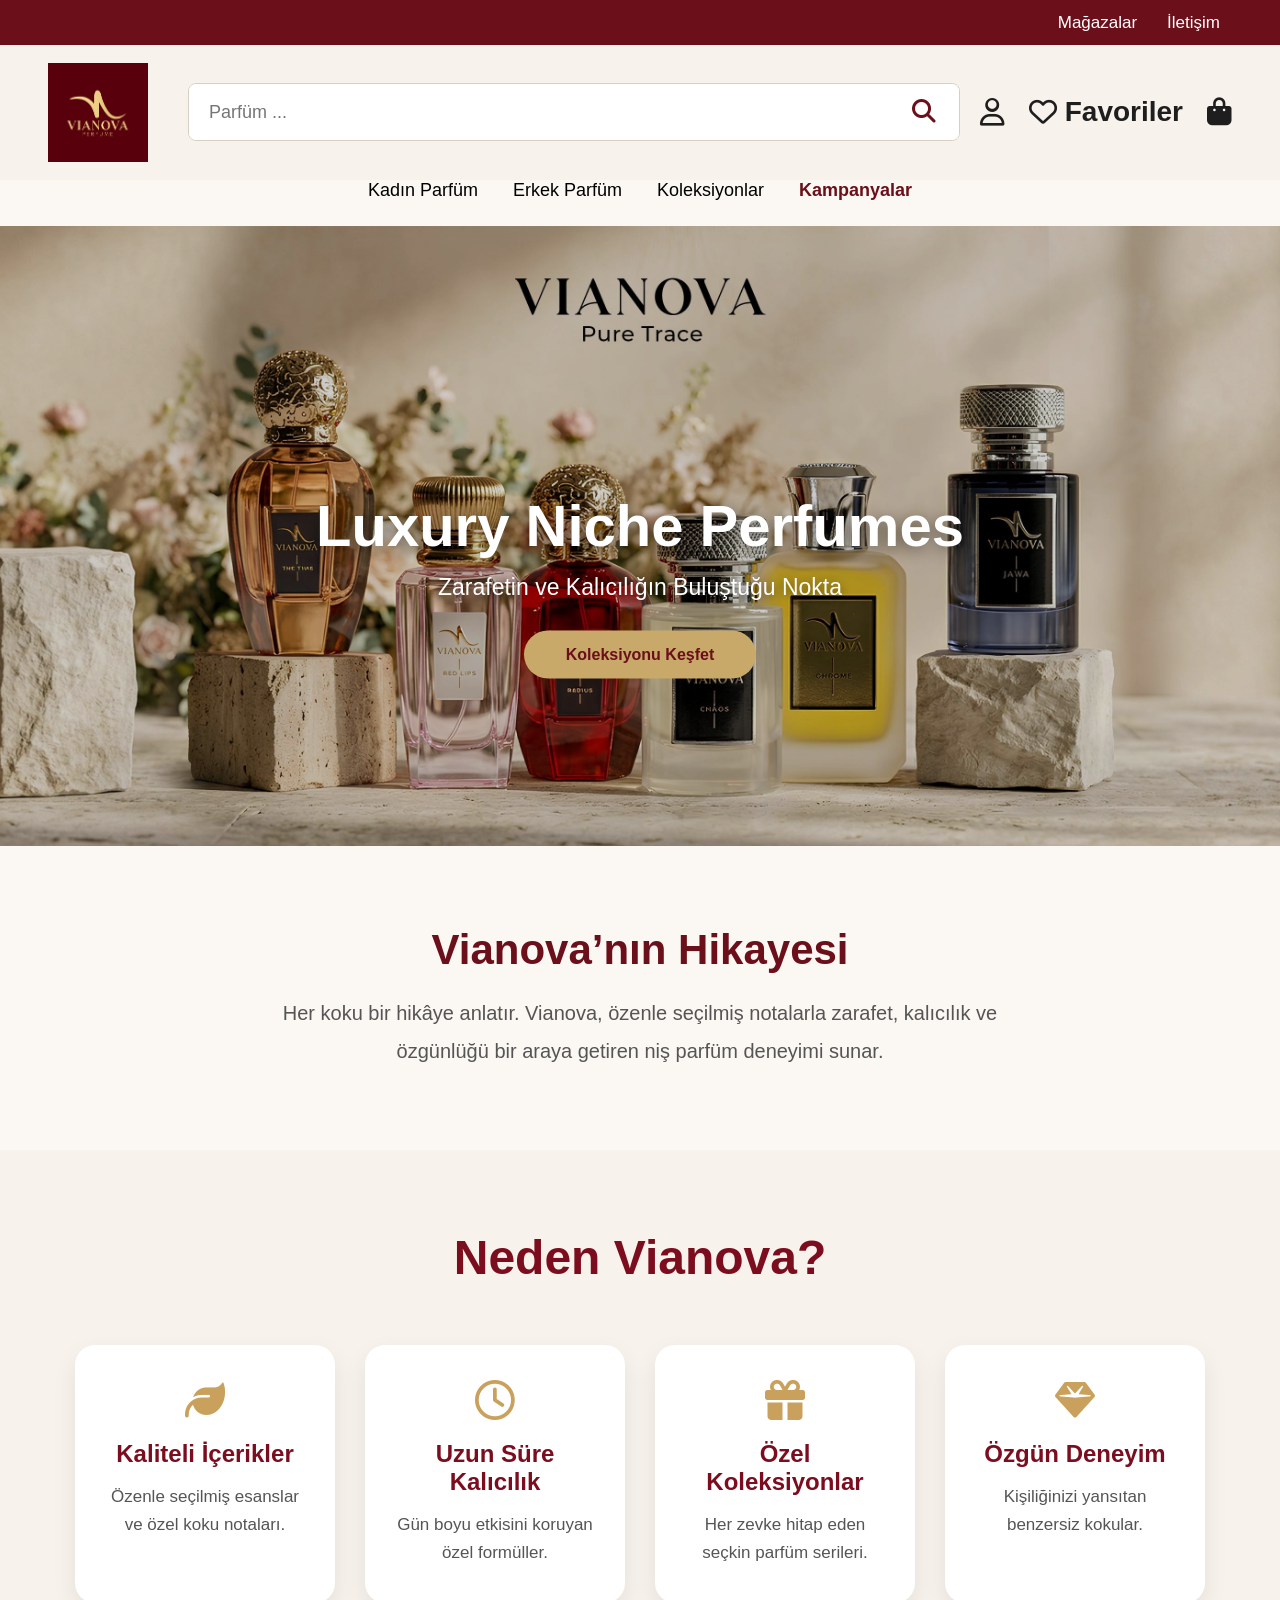
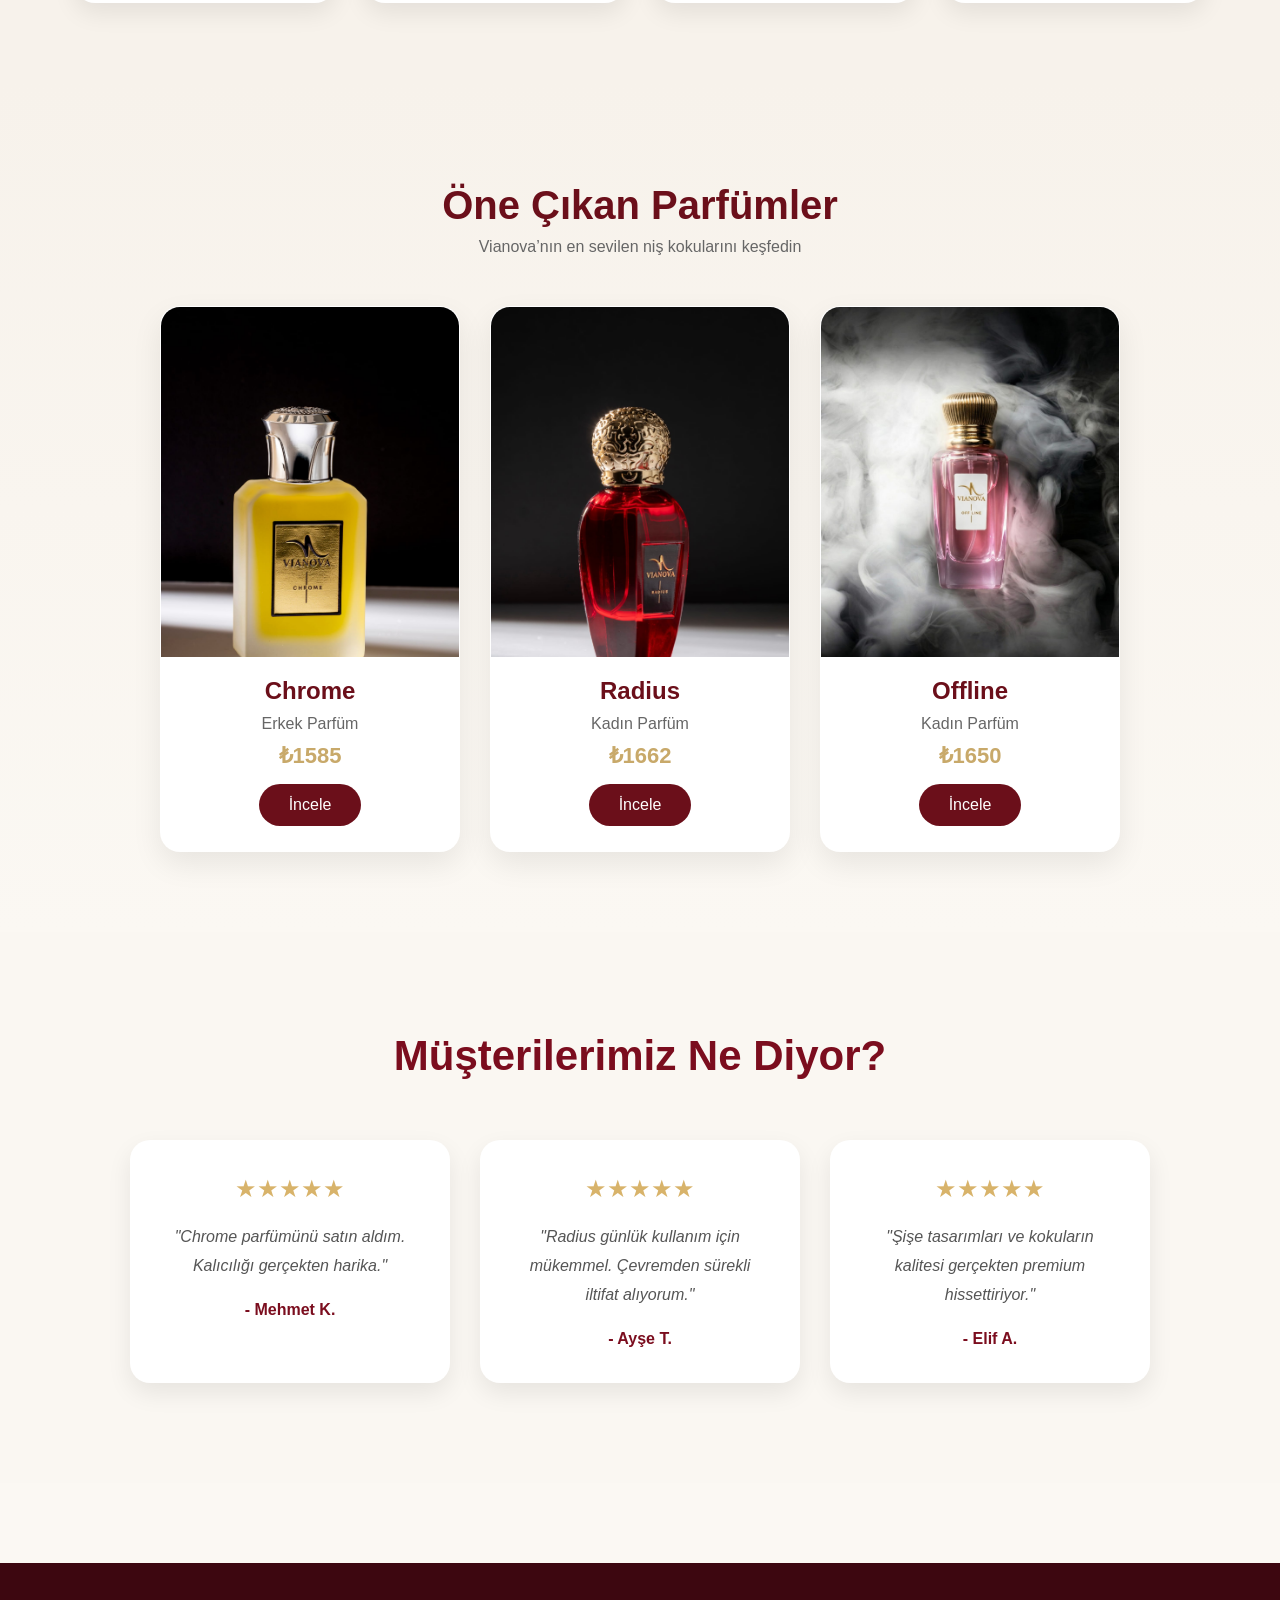
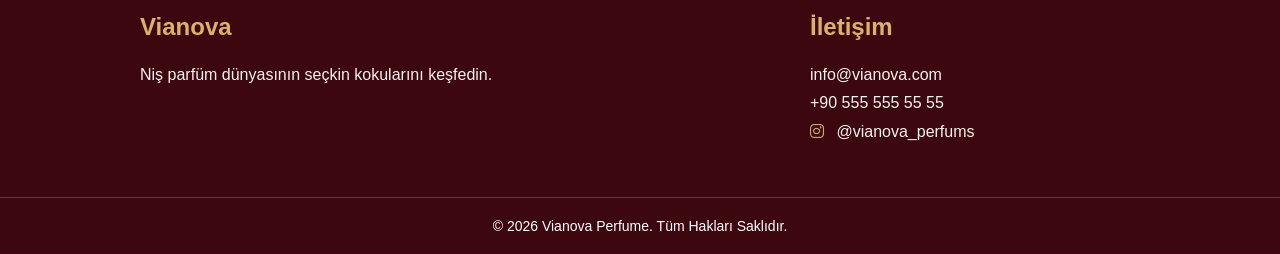
==== commit bf4573e1: "Complete cart system with discounts and UI improvements" ====
--- a/html/index.html
+++ b/html/index.html
@@ -126,7 +126,9 @@
             <span>Favoriler</span>
           </a>
 
-          <i class="fa-solid fa-bag-shopping"></i>
+       <a href="cart.html" class="cart-link">
+    <i class="fa-solid fa-bag-shopping"></i>
+</a>
         </div>
       </div>
 
--- a/style.css
+++ b/style.css
@@ -166,16 +166,16 @@
 }
 
 .hero-overlay button,
-.hero-btn{
-    padding:15px 42px;
-    border:none;
-    border-radius:30px;
-    background:var(--gold);
-    color:var(--burgundy);
-    font-weight:bold;
-    cursor:pointer;
-    text-decoration:none;
-    display:inline-block;
+.hero-btn {
+  padding: 15px 42px;
+  border: none;
+  border-radius: 30px;
+  background: var(--gold);
+  color: var(--burgundy);
+  font-weight: bold;
+  cursor: pointer;
+  text-decoration: none;
+  display: inline-block;
 }
 
 .hero-overlay button:hover {
@@ -287,7 +287,6 @@
   padding-left: 120px;
 }
 
-
 .footer-section h3 {
   color: var(--gold);
   margin-bottom: 20px;
@@ -299,1056 +298,1049 @@
   line-height: 1.8;
   font-size: 16px;
 }
-.footer-section h3{
-    color:#d8b36a;
-    margin-bottom:20px;
-    font-size:24px;
-}
-
-.footer-section p{
-    color:#f7f2eb;
-    line-height:1.8;
-    font-size:16px;
-
-}
-
-
-  .footer-section h3 {
-    color: #d8b36a;
-    margin-bottom: 20px;
-    font-size: 24px;
-  }
-
-
-  .footer-section p {
-    color: #f7f2eb;
-    line-height: 1.8;
-    font-size: 16px;
-  }
-
-  .footer-section i {
-    margin-right: 8px;
-    color: var(--gold);
-  }
-
-  .footer-bottom {
-    border-top: 1px solid rgba(255, 255, 255, 0.2);
-    text-align: center;
+.footer-section h3 {
+  color: #d8b36a;
+  margin-bottom: 20px;
+  font-size: 24px;
+}
+
+.footer-section p {
+  color: #f7f2eb;
+  line-height: 1.8;
+  font-size: 16px;
+}
+
+.footer-section h3 {
+  color: #d8b36a;
+  margin-bottom: 20px;
+  font-size: 24px;
+}
+
+.footer-section p {
+  color: #f7f2eb;
+  line-height: 1.8;
+  font-size: 16px;
+}
+
+.footer-section i {
+  margin-right: 8px;
+  color: var(--gold);
+}
+
+.footer-bottom {
+  border-top: 1px solid rgba(255, 255, 255, 0.2);
+  text-align: center;
+  padding: 20px;
+  font-size: 14px;
+  color: white;
+}
+
+@media (max-width: 768px) {
+  .main-header {
+    flex-direction: column;
     padding: 20px;
-    font-size: 14px;
-    color: white;
-  }
-
-  @media (max-width: 768px) {
-    .main-header {
-      flex-direction: column;
-      padding: 20px;
-    }
-
-    .search-container {
-      width: 100%;
-    }
-
-    .category-menu {
-      flex-wrap: wrap;
-      gap: 18px;
-      padding: 15px;
-    }
-
-    .hero-banner {
-      height: 450px;
-    }
-
-    .hero-overlay h1 {
-      font-size: 36px;
-    }
-
-    .hero-overlay p {
-      font-size: 18px;
-    }
-
-    .footer-content {
-      flex-direction: column;
-      padding: 40px 30px;
-      gap: 30px;
-    }
-
-    .footer-section {
-      width: 100%;
-    }
-
-    .contact-section {
-      padding-left: 0;
-    }
-  }
+  }
+
+  .search-container {
+    width: 100%;
+  }
+
+  .category-menu {
+    flex-wrap: wrap;
+    gap: 18px;
+    padding: 15px;
+  }
+
+  .hero-banner {
+    height: 450px;
+  }
+
   .hero-overlay h1 {
-    animation: fadeUp 1.5s ease;
+    font-size: 36px;
   }
 
   .hero-overlay p {
-    animation: fadeUp 2s ease;
-  }
-
-  .hero-overlay button {
-    animation: fadeUp 2.5s ease;
-  }
-
-  @keyframes fadeUp {
-    from {
-      opacity: 0;
-      transform: translateY(40px);
-    }
-
-    to {
-      opacity: 1;
-      transform: translateY(0);
-    }
-  }
-  .hero-banner img {
-    animation: zoomHero 15s infinite alternate ease-in-out;
-  }
-
-  @keyframes zoomHero {
-    from {
-      transform: scale(1);
-    }
-
-    to {
-      transform: scale(1.08);
-    }
-  }
-  .brand-story {
-    padding: 80px 20px;
-    text-align: center;
-    background: var(--light-cream);
-  }
-
-  .brand-story h2 {
-    font-size: 42px;
-    color: var(--burgundy);
-    margin-bottom: 20px;
-  }
-
-  .brand-story p {
-    max-width: 800px;
-    margin: auto;
-    font-size: 20px;
-    line-height: 1.9;
-    color: #555;
-  }
-  .why-vianova {
-    padding: 80px 20px;
-    text-align: center;
-    background: #f7f2eb;
-  }
-
-  .why-vianova h2 {
-    font-size: 48px;
-    color: #7b0d1e;
-    margin-bottom: 60px;
-  }
-
-  .why-container {
-    display: flex;
-    justify-content: center;
+    font-size: 18px;
+  }
+
+  .footer-content {
+    flex-direction: column;
+    padding: 40px 30px;
     gap: 30px;
+  }
+
+  .footer-section {
+    width: 100%;
+  }
+
+  .contact-section {
+    padding-left: 0;
+  }
+}
+.hero-overlay h1 {
+  animation: fadeUp 1.5s ease;
+}
+
+.hero-overlay p {
+  animation: fadeUp 2s ease;
+}
+
+.hero-overlay button {
+  animation: fadeUp 2.5s ease;
+}
+
+@keyframes fadeUp {
+  from {
+    opacity: 0;
+    transform: translateY(40px);
+  }
+
+  to {
+    opacity: 1;
+    transform: translateY(0);
+  }
+}
+.hero-banner img {
+  animation: zoomHero 15s infinite alternate ease-in-out;
+}
+
+@keyframes zoomHero {
+  from {
+    transform: scale(1);
+  }
+
+  to {
+    transform: scale(1.08);
+  }
+}
+.brand-story {
+  padding: 80px 20px;
+  text-align: center;
+  background: var(--light-cream);
+}
+
+.brand-story h2 {
+  font-size: 42px;
+  color: var(--burgundy);
+  margin-bottom: 20px;
+}
+
+.brand-story p {
+  max-width: 800px;
+  margin: auto;
+  font-size: 20px;
+  line-height: 1.9;
+  color: #555;
+}
+.why-vianova {
+  padding: 80px 20px;
+  text-align: center;
+  background: #f7f2eb;
+}
+
+.why-vianova h2 {
+  font-size: 48px;
+  color: #7b0d1e;
+  margin-bottom: 60px;
+}
+
+.why-container {
+  display: flex;
+  justify-content: center;
+  gap: 30px;
+  flex-wrap: wrap;
+}
+
+.why-card {
+  width: 260px;
+  background: white;
+  padding: 35px 25px;
+  border-radius: 20px;
+  box-shadow: 0 10px 25px rgba(0, 0, 0, 0.08);
+  transition: 0.3s;
+}
+
+.why-card:hover {
+  transform: translateY(-10px);
+}
+
+.why-card i {
+  font-size: 40px;
+  color: #c9a15d;
+  margin-bottom: 20px;
+}
+
+.why-card h3 {
+  color: #7b0d1e;
+  font-size: 24px;
+  margin-bottom: 15px;
+}
+
+.why-card p {
+  color: #555;
+  font-size: 17px;
+  line-height: 1.7;
+}
+/* Müşteri Yorumları */
+
+.reviews {
+  padding: 100px 50px;
+  text-align: center;
+  background: #faf7f2;
+}
+
+.reviews h2 {
+  font-size: 42px;
+  color: #7b0d1e;
+  margin-bottom: 60px;
+}
+
+.reviews-container {
+  display: flex;
+  justify-content: center;
+  gap: 30px;
+  flex-wrap: wrap;
+}
+
+.review-card {
+  width: 320px;
+  background: white;
+  padding: 35px;
+  border-radius: 20px;
+  box-shadow: 0 10px 25px rgba(0, 0, 0, 0.08);
+  transition: 0.3s;
+}
+
+.review-card:hover {
+  transform: translateY(-8px);
+}
+
+.stars {
+  color: #d8b36a;
+  font-size: 24px;
+  margin-bottom: 20px;
+}
+
+.review-card p {
+  color: #555;
+  line-height: 1.8;
+  font-style: italic;
+}
+
+.review-card h4 {
+  margin-top: 20px;
+  color: #7b0d1e;
+}
+/* Lüks Açılış Ekranı */
+
+#loader {
+  position: fixed;
+  top: 0;
+  left: 0;
+  width: 100%;
+  height: 100vh;
+  background: radial-gradient(circle, #7b0d1e, #3d0710);
+  z-index: 9999;
+  display: flex;
+  flex-direction: column;
+  justify-content: center;
+  align-items: center;
+  overflow: hidden;
+  animation: loaderFade 4s forwards;
+}
+
+#loader::before {
+  content: "";
+  position: absolute;
+  width: 400px;
+  height: 400px;
+  background: rgba(216, 179, 106, 0.12);
+  filter: blur(80px);
+  border-radius: 50%;
+  animation: smokeMove 4s infinite alternate;
+}
+
+#loader h1 {
+  color: #d8b36a;
+  font-size: 90px;
+  letter-spacing: 12px;
+  margin-bottom: 12px;
+  z-index: 2;
+  animation:
+    goldGlow 2s infinite alternate,
+    letterOpen 2s ease;
+}
+
+#loader p {
+  color: #f5efe2;
+  font-size: 24px;
+  letter-spacing: 5px;
+  z-index: 2;
+  animation: fadeText 2.5s ease;
+}
+
+@keyframes goldGlow {
+  from {
+    text-shadow: 0 0 10px rgba(216, 179, 106, 0.4);
+  }
+  to {
+    text-shadow: 0 0 30px rgba(216, 179, 106, 0.9);
+  }
+}
+
+@keyframes letterOpen {
+  from {
+    letter-spacing: 35px;
+    opacity: 0;
+  }
+  to {
+    letter-spacing: 12px;
+    opacity: 1;
+  }
+}
+
+@keyframes fadeText {
+  from {
+    opacity: 0;
+    transform: translateY(20px);
+  }
+  to {
+    opacity: 1;
+    transform: translateY(0);
+  }
+}
+
+@keyframes smokeMove {
+  from {
+    transform: translate(-120px, -80px);
+  }
+  to {
+    transform: translate(120px, 80px);
+  }
+}
+
+@keyframes loaderFade {
+  0% {
+    opacity: 1;
+    visibility: visible;
+  }
+  80% {
+    opacity: 1;
+    visibility: visible;
+  }
+  100% {
+    opacity: 0;
+    visibility: hidden;
+  }
+}
+
+/* PRODUCTS PAGE */
+
+.products-header {
+  width: 100%;
+  background-color: #f7d6e6;
+  padding: 18px 60px;
+  box-sizing: border-box;
+}
+
+.products-navbar {
+  display: flex;
+  justify-content: space-between;
+  align-items: center;
+}
+
+.products-logo {
+  text-decoration: none;
+  font-size: 34px;
+  font-weight: bold;
+  letter-spacing: 4px;
+  color: #d46a92;
+}
+
+.products-nav-links {
+  display: flex;
+  gap: 28px;
+}
+
+.products-nav-links a {
+  text-decoration: none;
+  color: #222;
+  font-size: 16px;
+  font-weight: 500;
+}
+
+.products-nav-links a:hover {
+  color: #d46a92;
+}
+
+.products-hero {
+  text-align: center;
+  padding: 70px 20px 35px;
+  background: linear-gradient(135deg, #fff5f8, #f7d6e6);
+}
+
+.products-hero h1 {
+  font-size: 44px;
+  color: #2b1d18;
+  margin-bottom: 12px;
+}
+
+.products-hero p {
+  font-size: 18px;
+  color: #6f5b52;
+}
+
+.filter-section {
+  display: flex;
+  justify-content: center;
+  gap: 15px;
+  padding: 30px 20px;
+  flex-wrap: wrap;
+  background-color: #fff;
+}
+
+.filter-section input,
+.filter-section select {
+  padding: 12px 15px;
+  border: 1px solid #d9b8c7;
+  border-radius: 8px;
+  font-size: 15px;
+  outline: none;
+  min-width: 180px;
+}
+
+.filter-section input:focus,
+.filter-section select:focus {
+  border-color: #d46a92;
+}
+
+.products-container {
+  width: 90%;
+  margin: 30px auto 70px;
+  display: grid;
+  grid-template-columns: repeat(auto-fit, minmax(260px, 1fr));
+  gap: 30px;
+}
+
+.product-card {
+  background-color: #fff;
+  border-radius: 18px;
+  overflow: hidden;
+  box-shadow: 0 8px 24px rgba(0, 0, 0, 0.1);
+  transition: 0.3s ease;
+}
+
+.product-card:hover {
+  transform: translateY(-8px);
+}
+
+.product-img {
+  width: 100%;
+  height: 330px;
+  object-fit: cover;
+  display: block;
+  background-color: #f4f4f4;
+}
+
+.product-info {
+  padding: 20px;
+}
+
+.category-tag {
+  display: inline-block;
+  background-color: #2b1d18;
+  color: white;
+  padding: 5px 13px;
+  border-radius: 20px;
+  font-size: 12px;
+  margin-bottom: 10px;
+}
+
+.product-info h3 {
+  font-size: 24px;
+  color: #2b1d18;
+  margin-bottom: 6px;
+}
+
+.brand,
+.scent {
+  color: #7b6b63;
+  margin-bottom: 5px;
+}
+
+.price {
+  font-size: 21px;
+  font-weight: bold;
+  color: #d46a92;
+  margin: 12px 0;
+}
+
+.product-buttons {
+  display: flex;
+  gap: 10px;
+  margin-top: 15px;
+}
+
+.product-buttons button {
+  flex: 1;
+  padding: 10px;
+  border: none;
+  border-radius: 8px;
+  background-color: #2b1d18;
+  color: white;
+  cursor: pointer;
+  transition: 0.3s;
+}
+
+.product-buttons button:hover {
+  background-color: #d46a92;
+}
+
+.cart-btn {
+  background-color: #6b0f1a !important;
+}
+
+.cart-btn:hover {
+  background-color: #2b1d18 !important;
+}
+
+.no-products {
+  grid-column: 1 / -1;
+  text-align: center;
+  font-size: 20px;
+  color: #7b6b63;
+}
+
+@media (max-width: 768px) {
+  .products-header {
+    padding: 18px 25px;
+  }
+
+  .products-navbar {
+    flex-direction: column;
+    gap: 15px;
+  }
+
+  .products-nav-links {
     flex-wrap: wrap;
-  }
-
-  .why-card {
-    width: 260px;
-    background: white;
-    padding: 35px 25px;
-    border-radius: 20px;
-    box-shadow: 0 10px 25px rgba(0, 0, 0, 0.08);
-    transition: 0.3s;
-  }
-
-  .why-card:hover {
-    transform: translateY(-10px);
-  }
-
-  .why-card i {
-    font-size: 40px;
-    color: #c9a15d;
-    margin-bottom: 20px;
-  }
-
-  .why-card h3 {
-    color: #7b0d1e;
-    font-size: 24px;
-    margin-bottom: 15px;
-  }
-
-  .why-card p {
-    color: #555;
-    font-size: 17px;
-    line-height: 1.7;
-  }
-  /* Müşteri Yorumları */
-
-  .reviews {
-    padding: 100px 50px;
-    text-align: center;
-    background: #faf7f2;
-  }
-
-  .reviews h2 {
-    font-size: 42px;
-    color: #7b0d1e;
-    margin-bottom: 60px;
-  }
-
-  .reviews-container {
-    display: flex;
-    justify-content: center;
-    gap: 30px;
-    flex-wrap: wrap;
-  }
-
-  .review-card {
-    width: 320px;
-    background: white;
-    padding: 35px;
-    border-radius: 20px;
-    box-shadow: 0 10px 25px rgba(0, 0, 0, 0.08);
-    transition: 0.3s;
-  }
-
-  .review-card:hover {
-    transform: translateY(-8px);
-  }
-
-  .stars {
-    color: #d8b36a;
-    font-size: 24px;
-    margin-bottom: 20px;
-  }
-
-  .review-card p {
-    color: #555;
-    line-height: 1.8;
-    font-style: italic;
-  }
-
-  .review-card h4 {
-    margin-top: 20px;
-    color: #7b0d1e;
-  }
-  /* Lüks Açılış Ekranı */
-
-  #loader {
-    position: fixed;
-    top: 0;
-    left: 0;
-    width: 100%;
-    height: 100vh;
-    background: radial-gradient(circle, #7b0d1e, #3d0710);
-    z-index: 9999;
-    display: flex;
-    flex-direction: column;
-    justify-content: center;
-    align-items: center;
-    overflow: hidden;
-    animation: loaderFade 4s forwards;
-  }
-
-  #loader::before {
-    content: "";
-    position: absolute;
-    width: 400px;
-    height: 400px;
-    background: rgba(216, 179, 106, 0.12);
-    filter: blur(80px);
-    border-radius: 50%;
-    animation: smokeMove 4s infinite alternate;
-  }
-
-  #loader h1 {
-    color: #d8b36a;
-    font-size: 90px;
-    letter-spacing: 12px;
-    margin-bottom: 12px;
-    z-index: 2;
-    animation:
-      goldGlow 2s infinite alternate,
-      letterOpen 2s ease;
-  }
-
-  #loader p {
-    color: #f5efe2;
-    font-size: 24px;
-    letter-spacing: 5px;
-    z-index: 2;
-    animation: fadeText 2.5s ease;
-  }
-
-  @keyframes goldGlow {
-    from {
-      text-shadow: 0 0 10px rgba(216, 179, 106, 0.4);
-    }
-    to {
-      text-shadow: 0 0 30px rgba(216, 179, 106, 0.9);
-    }
-  }
-
-  @keyframes letterOpen {
-    from {
-      letter-spacing: 35px;
-      opacity: 0;
-    }
-    to {
-      letter-spacing: 12px;
-      opacity: 1;
-    }
-  }
-
-  @keyframes fadeText {
-    from {
-      opacity: 0;
-      transform: translateY(20px);
-    }
-    to {
-      opacity: 1;
-      transform: translateY(0);
-    }
-  }
-
-  @keyframes smokeMove {
-    from {
-      transform: translate(-120px, -80px);
-    }
-    to {
-      transform: translate(120px, 80px);
-    }
-  }
-
-  @keyframes loaderFade {
-    0% {
-      opacity: 1;
-      visibility: visible;
-    }
-    80% {
-      opacity: 1;
-      visibility: visible;
-    }
-    100% {
-      opacity: 0;
-      visibility: hidden;
-    }
-  }
-
-  /* PRODUCTS PAGE */
-
-  .products-header {
-    width: 100%;
-    background-color: #f7d6e6;
-    padding: 18px 60px;
-    box-sizing: border-box;
-  }
-
-  .products-navbar {
-    display: flex;
-    justify-content: space-between;
-    align-items: center;
-  }
-
-  .products-logo {
-    text-decoration: none;
-    font-size: 34px;
-    font-weight: bold;
-    letter-spacing: 4px;
-    color: #d46a92;
-  }
-
-  .products-nav-links {
-    display: flex;
-    gap: 28px;
-  }
-
-  .products-nav-links a {
-    text-decoration: none;
-    color: #222;
-    font-size: 16px;
-    font-weight: 500;
-  }
-
-  .products-nav-links a:hover {
-    color: #d46a92;
-  }
-
-  .products-hero {
-    text-align: center;
-    padding: 70px 20px 35px;
-    background: linear-gradient(135deg, #fff5f8, #f7d6e6);
-  }
-
-  .products-hero h1 {
-    font-size: 44px;
-    color: #2b1d18;
-    margin-bottom: 12px;
-  }
-
-  .products-hero p {
-    font-size: 18px;
-    color: #6f5b52;
-  }
-
-  .filter-section {
-    display: flex;
     justify-content: center;
     gap: 15px;
-    padding: 30px 20px;
-    flex-wrap: wrap;
-    background-color: #fff;
-  }
-
-  .filter-section input,
-  .filter-section select {
-    padding: 12px 15px;
-    border: 1px solid #d9b8c7;
-    border-radius: 8px;
-    font-size: 15px;
-    outline: none;
-    min-width: 180px;
-  }
-
-  .filter-section input:focus,
-  .filter-section select:focus {
-    border-color: #d46a92;
-  }
-
-  .products-container {
-    width: 90%;
-    margin: 30px auto 70px;
-    display: grid;
-    grid-template-columns: repeat(auto-fit, minmax(260px, 1fr));
-    gap: 30px;
-  }
-
-  .product-card {
-    background-color: #fff;
-    border-radius: 18px;
-    overflow: hidden;
-    box-shadow: 0 8px 24px rgba(0, 0, 0, 0.1);
-    transition: 0.3s ease;
-  }
-
-  .product-card:hover {
-    transform: translateY(-8px);
-  }
-
-  .product-img {
-    width: 100%;
-    height: 330px;
-    object-fit: cover;
-    display: block;
-    background-color: #f4f4f4;
-  }
-
-  .product-info {
-    padding: 20px;
-  }
-
-  .category-tag {
-    display: inline-block;
-    background-color: #2b1d18;
-    color: white;
-    padding: 5px 13px;
-    border-radius: 20px;
-    font-size: 12px;
-    margin-bottom: 10px;
-  }
-
-  .product-info h3 {
-    font-size: 24px;
-    color: #2b1d18;
-    margin-bottom: 6px;
-  }
-
-  .brand,
-  .scent {
-    color: #7b6b63;
-    margin-bottom: 5px;
-  }
-
-  .price {
-    font-size: 21px;
-    font-weight: bold;
-    color: #d46a92;
-    margin: 12px 0;
-  }
-
-  .product-buttons {
-    display: flex;
-    gap: 10px;
-    margin-top: 15px;
-  }
-
-  .product-buttons button {
-    flex: 1;
-    padding: 10px;
-    border: none;
-    border-radius: 8px;
-    background-color: #2b1d18;
-    color: white;
-    cursor: pointer;
-    transition: 0.3s;
-  }
-
-  .product-buttons button:hover {
-    background-color: #d46a92;
-  }
-
-  .cart-btn {
-    background-color: #d46a92 !important;
-  }
-
-  .cart-btn:hover {
-    background-color: #2b1d18 !important;
-  }
-
-  .no-products {
-    grid-column: 1 / -1;
-    text-align: center;
-    font-size: 20px;
-    color: #7b6b63;
-  }
-
-  @media (max-width: 768px) {
-    .products-header {
-      padding: 18px 25px;
-    }
-
-    .products-navbar {
-      flex-direction: column;
-      gap: 15px;
-    }
-
-    .products-nav-links {
-      flex-wrap: wrap;
-      justify-content: center;
-      gap: 15px;
-    }
-
-    .products-hero h1 {
-      font-size: 32px;
-    }
-  }
-
-  /* PRODUCT DETAIL PAGE */
-
-  .detail-page {
-    width: 90%;
-    margin: 40px auto 80px;
-  }
-
-  .back-link {
-    display: inline-block;
-    margin-bottom: 25px;
-    text-decoration: none;
-    color: #d46a92;
-    font-weight: bold;
-  }
-
+  }
+
+  .products-hero h1 {
+    font-size: 32px;
+  }
+}
+
+/* PRODUCT DETAIL PAGE */
+
+.detail-page {
+  width: 90%;
+  margin: 40px auto 80px;
+}
+
+.back-link {
+  display: inline-block;
+  margin-bottom: 25px;
+  text-decoration: none;
+  color: #d46a92;
+  font-weight: bold;
+}
+
+.detail-container {
+  display: grid;
+  grid-template-columns: 1fr 1fr;
+  gap: 45px;
+  align-items: start;
+}
+
+.detail-images {
+  width: 100%;
+}
+
+.main-detail-img {
+  width: 100%;
+  height: 560px;
+  object-fit: cover;
+  border-radius: 20px;
+  box-shadow: 0 8px 24px rgba(0, 0, 0, 0.12);
+}
+
+.thumbnail-row {
+  display: flex;
+  gap: 15px;
+  margin-top: 18px;
+}
+
+.thumbnail-row img {
+  width: 110px;
+  height: 110px;
+  object-fit: cover;
+  border-radius: 12px;
+  cursor: pointer;
+  border: 2px solid transparent;
+  transition: 0.3s;
+}
+
+.thumbnail-row img:hover {
+  border-color: #d46a92;
+  transform: scale(1.04);
+}
+
+.detail-info h1 {
+  font-size: 46px;
+  color: #2b1d18;
+  margin: 14px 0 8px;
+}
+
+.detail-brand,
+.detail-scent {
+  color: #7b6b63;
+  font-size: 17px;
+  margin-bottom: 8px;
+}
+
+.detail-price {
+  font-size: 30px;
+  font-weight: bold;
+  color: #d46a92;
+  margin: 18px 0;
+}
+
+.detail-description {
+  font-size: 17px;
+  line-height: 1.7;
+  color: #4f433e;
+  margin-bottom: 28px;
+}
+
+.notes-box {
+  background-color: #fff5f8;
+  padding: 25px;
+  border-radius: 18px;
+  margin-bottom: 28px;
+}
+
+.notes-box h3 {
+  color: #2b1d18;
+  font-size: 24px;
+  margin-bottom: 18px;
+}
+
+.note-item {
+  margin-bottom: 14px;
+  color: #5c4a43;
+  line-height: 1.5;
+}
+
+.note-item strong {
+  display: block;
+  color: #2b1d18;
+  margin-bottom: 4px;
+}
+
+.detail-buttons {
+  display: flex;
+  gap: 15px;
+}
+
+.detail-buttons button {
+  padding: 13px 22px;
+  border: none;
+  border-radius: 10px;
+  cursor: pointer;
+  font-size: 15px;
+  color: white;
+  background-color: #2b1d18;
+  transition: 0.3s;
+}
+
+.detail-buttons button:hover {
+  background-color: #d46a92;
+}
+
+.favorite-btn {
+  background-color: #d46a92 !important;
+}
+
+.favorite-btn:hover {
+  background-color: #2b1d18 !important;
+}
+
+.detail-error {
+  text-align: center;
+  padding: 80px 20px;
+}
+
+.detail-error a {
+  color: #d46a92;
+  font-weight: bold;
+}
+
+@media (max-width: 850px) {
   .detail-container {
-    display: grid;
-    grid-template-columns: 1fr 1fr;
-    gap: 45px;
-    align-items: start;
-  }
-
-  .detail-images {
-    width: 100%;
+    grid-template-columns: 1fr;
   }
 
   .main-detail-img {
-    width: 100%;
-    height: 560px;
-    object-fit: cover;
-    border-radius: 20px;
-    box-shadow: 0 8px 24px rgba(0, 0, 0, 0.12);
-  }
-
-  .thumbnail-row {
-    display: flex;
-    gap: 15px;
-    margin-top: 18px;
-  }
-
-  .thumbnail-row img {
-    width: 110px;
-    height: 110px;
-    object-fit: cover;
-    border-radius: 12px;
-    cursor: pointer;
-    border: 2px solid transparent;
-    transition: 0.3s;
-  }
-
-  .thumbnail-row img:hover {
-    border-color: #d46a92;
-    transform: scale(1.04);
+    height: 430px;
   }
 
   .detail-info h1 {
-    font-size: 46px;
-    color: #2b1d18;
-    margin: 14px 0 8px;
-  }
-
-  .detail-brand,
-  .detail-scent {
-    color: #7b6b63;
-    font-size: 17px;
-    margin-bottom: 8px;
-  }
-
-  .detail-price {
-    font-size: 30px;
-    font-weight: bold;
-    color: #d46a92;
-    margin: 18px 0;
-  }
-
-  .detail-description {
-    font-size: 17px;
-    line-height: 1.7;
-    color: #4f433e;
-    margin-bottom: 28px;
-  }
-
-  .notes-box {
-    background-color: #fff5f8;
-    padding: 25px;
-    border-radius: 18px;
-    margin-bottom: 28px;
-  }
-
-  .notes-box h3 {
-    color: #2b1d18;
-    font-size: 24px;
-    margin-bottom: 18px;
-  }
-
-  .note-item {
-    margin-bottom: 14px;
-    color: #5c4a43;
-    line-height: 1.5;
-  }
-
-  .note-item strong {
-    display: block;
-    color: #2b1d18;
-    margin-bottom: 4px;
-  }
-
-  .detail-buttons {
-    display: flex;
-    gap: 15px;
-  }
-
-  .detail-buttons button {
-    padding: 13px 22px;
-    border: none;
-    border-radius: 10px;
-    cursor: pointer;
-    font-size: 15px;
-    color: white;
-    background-color: #2b1d18;
-    transition: 0.3s;
-  }
-
-  .detail-buttons button:hover {
-    background-color: #d46a92;
-  }
-
-  .favorite-btn {
-    background-color: #d46a92 !important;
-  }
-
-  .favorite-btn:hover {
-    background-color: #2b1d18 !important;
-  }
-
-  .detail-error {
-    text-align: center;
-    padding: 80px 20px;
-  }
-
-  .detail-error a {
-    color: #d46a92;
-    font-weight: bold;
-  }
-
-  @media (max-width: 850px) {
-    .detail-container {
-      grid-template-columns: 1fr;
-    }
-
-    .main-detail-img {
-      height: 430px;
-    }
-
-    .detail-info h1 {
-      font-size: 36px;
-    }
-  }
-  /* PRODUCT PAGES FINAL OVERRIDE */
-
-  .product-page,
-  .product-detail-page {
-    background-color: #fffaf7;
-    color: #2b1d18;
-  }
-
-  .product-page *,
-  .product-detail-page * {
-    box-sizing: border-box;
-  }
-
+    font-size: 36px;
+  }
+}
+/* PRODUCT PAGES FINAL OVERRIDE */
+
+.product-page,
+.product-detail-page {
+  background-color: #fffaf7;
+  color: #2b1d18;
+}
+
+.product-page *,
+.product-detail-page * {
+  box-sizing: border-box;
+}
+
+.product-page .products-header,
+.product-detail-page .products-header {
+  width: 100%;
+  background-color: #f7d6e6;
+  padding: 18px 60px;
+}
+
+.product-page .products-navbar,
+.product-detail-page .products-navbar {
+  display: flex;
+  justify-content: space-between;
+  align-items: center;
+}
+
+.product-page .products-logo,
+.product-detail-page .products-logo {
+  text-decoration: none;
+  font-size: 34px;
+  font-weight: bold;
+  letter-spacing: 4px;
+  color: #d46a92;
+}
+
+.product-page .products-nav-links,
+.product-detail-page .products-nav-links {
+  display: flex;
+  gap: 28px;
+}
+
+.product-page .products-nav-links a,
+.product-detail-page .products-nav-links a {
+  text-decoration: none;
+  color: #222;
+  font-size: 16px;
+  font-weight: 500;
+}
+
+.product-page .products-nav-links a:hover,
+.product-detail-page .products-nav-links a:hover {
+  color: #d46a92;
+}
+
+.product-page .products-hero {
+  text-align: center;
+  padding: 75px 20px 40px;
+  background: linear-gradient(135deg, #fff5f8, #f7d6e6);
+}
+
+.product-page .products-hero h1 {
+  font-size: 44px;
+  color: #2b1d18;
+  margin-bottom: 12px;
+}
+
+.product-page .products-hero p {
+  font-size: 18px;
+  color: #6f5b52;
+}
+
+.product-page .filter-section {
+  display: flex;
+  justify-content: center;
+  gap: 15px;
+  padding: 30px 20px;
+  flex-wrap: wrap;
+  background-color: #fff;
+}
+
+.product-page .filter-section select {
+  padding: 12px 15px;
+  border: 1px solid #d9b8c7;
+  border-radius: 8px;
+  font-size: 15px;
+  outline: none;
+  min-width: 200px;
+  background-color: white;
+}
+
+.product-page .products-container {
+  width: 90%;
+  margin: 30px auto 70px;
+  display: grid;
+  grid-template-columns: repeat(auto-fit, minmax(260px, 1fr));
+  gap: 30px;
+}
+
+.product-page .product-card {
+  background-color: #fff;
+  border-radius: 18px;
+  overflow: hidden;
+  box-shadow: 0 8px 24px rgba(0, 0, 0, 0.1);
+  transition: 0.3s ease;
+}
+
+.product-page .product-card:hover {
+  transform: translateY(-8px);
+}
+
+.product-page .product-img {
+  width: 100%;
+  height: 330px;
+  object-fit: cover;
+  display: block;
+  background-color: #f4f4f4;
+}
+
+.product-page .product-info {
+  padding: 20px;
+}
+
+.product-page .category-tag,
+.product-detail-page .category-tag {
+  display: inline-block;
+  background-color: #2b1d18;
+  color: white;
+  padding: 5px 13px;
+  border-radius: 20px;
+  font-size: 12px;
+  margin-bottom: 10px;
+}
+
+.product-page .product-info h3 {
+  font-size: 24px;
+  color: #2b1d18;
+  margin-bottom: 6px;
+}
+
+.product-page .brand,
+.product-page .scent {
+  color: #7b6b63;
+  margin-bottom: 5px;
+}
+
+.product-page .price {
+  font-size: 21px;
+  font-weight: bold;
+  color: #d46a92;
+  margin: 12px 0;
+}
+
+.product-page .product-buttons {
+  display: flex;
+  gap: 10px;
+  margin-top: 15px;
+}
+
+.product-page .product-buttons button {
+  padding: 10px 16px;
+  border: none;
+  border-radius: 8px;
+  background-color: #2b1d18;
+  color: white;
+  cursor: pointer;
+  transition: 0.3s;
+}
+
+.product-page .product-buttons button:hover {
+  background-color: #d46a92;
+}
+
+/* DETAIL PAGE */
+
+.product-detail-page .detail-page {
+  width: 90%;
+  margin: 40px auto 80px;
+}
+
+.product-detail-page .back-link {
+  display: inline-block;
+  margin-bottom: 25px;
+  text-decoration: none;
+  color: #d46a92;
+  font-weight: bold;
+}
+
+.product-detail-page .detail-container {
+  display: grid;
+  grid-template-columns: 1fr 1fr;
+  gap: 45px;
+  align-items: start;
+}
+
+.product-detail-page .main-detail-img {
+  width: 100%;
+  height: 560px;
+  object-fit: cover;
+  border-radius: 20px;
+  box-shadow: 0 8px 24px rgba(0, 0, 0, 0.12);
+}
+
+.product-detail-page .thumbnail-row {
+  display: flex;
+  gap: 15px;
+  margin-top: 18px;
+}
+
+.product-detail-page .thumbnail-row img {
+  width: 110px;
+  height: 110px;
+  object-fit: cover;
+  border-radius: 12px;
+  cursor: pointer;
+  border: 2px solid transparent;
+  transition: 0.3s;
+}
+
+.product-detail-page .thumbnail-row img:hover {
+  border-color: #d46a92;
+  transform: scale(1.04);
+}
+
+.product-detail-page .detail-info h1 {
+  font-size: 46px;
+  color: #2b1d18;
+  margin: 14px 0 8px;
+}
+
+.product-detail-page .detail-brand,
+.product-detail-page .detail-scent {
+  color: #7b6b63;
+  font-size: 17px;
+  margin-bottom: 8px;
+}
+
+.product-detail-page .detail-price {
+  font-size: 30px;
+  font-weight: bold;
+  color: #d46a92;
+  margin: 18px 0;
+}
+
+.product-detail-page .detail-description {
+  font-size: 17px;
+  line-height: 1.7;
+  color: #4f433e;
+  margin-bottom: 28px;
+}
+
+.product-detail-page .notes-box {
+  background-color: #fff5f8;
+  padding: 25px;
+  border-radius: 18px;
+  margin-bottom: 28px;
+}
+
+.product-detail-page .notes-box h3 {
+  color: #2b1d18;
+  font-size: 24px;
+  margin-bottom: 18px;
+}
+
+.product-detail-page .note-item {
+  margin-bottom: 14px;
+  color: #5c4a43;
+  line-height: 1.5;
+}
+
+.product-detail-page .note-item strong {
+  display: block;
+  color: #2b1d18;
+  margin-bottom: 4px;
+}
+
+@media (max-width: 850px) {
+  .product-detail-page .detail-container {
+    grid-template-columns: 1fr;
+  }
+
+  .product-detail-page .main-detail-img {
+    height: 430px;
+  }
+
+  .product-detail-page .detail-info h1 {
+    font-size: 36px;
+  }
+}
+
+@media (max-width: 768px) {
   .product-page .products-header,
   .product-detail-page .products-header {
-    width: 100%;
-    background-color: #f7d6e6;
-    padding: 18px 60px;
+    padding: 18px 25px;
   }
 
   .product-page .products-navbar,
   .product-detail-page .products-navbar {
-    display: flex;
-    justify-content: space-between;
-    align-items: center;
-  }
-
-  .product-page .products-logo,
-  .product-detail-page .products-logo {
-    text-decoration: none;
-    font-size: 34px;
-    font-weight: bold;
-    letter-spacing: 4px;
-    color: #d46a92;
+    flex-direction: column;
+    gap: 15px;
   }
 
   .product-page .products-nav-links,
   .product-detail-page .products-nav-links {
-    display: flex;
-    gap: 28px;
-  }
-
-  .product-page .products-nav-links a,
-  .product-detail-page .products-nav-links a {
-    text-decoration: none;
-    color: #222;
-    font-size: 16px;
-    font-weight: 500;
-  }
-
-  .product-page .products-nav-links a:hover,
-  .product-detail-page .products-nav-links a:hover {
-    color: #d46a92;
-  }
-
-  .product-page .products-hero {
-    text-align: center;
-    padding: 75px 20px 40px;
-    background: linear-gradient(135deg, #fff5f8, #f7d6e6);
-  }
-
-  .product-page .products-hero h1 {
-    font-size: 44px;
-    color: #2b1d18;
-    margin-bottom: 12px;
-  }
-
-  .product-page .products-hero p {
-    font-size: 18px;
-    color: #6f5b52;
-  }
-
-  .product-page .filter-section {
-    display: flex;
+    flex-wrap: wrap;
     justify-content: center;
     gap: 15px;
-    padding: 30px 20px;
-    flex-wrap: wrap;
-    background-color: #fff;
-  }
-
-  .product-page .filter-section select {
-    padding: 12px 15px;
-    border: 1px solid #d9b8c7;
-    border-radius: 8px;
-    font-size: 15px;
-    outline: none;
-    min-width: 200px;
-    background-color: white;
-  }
-
-  .product-page .products-container {
-    width: 90%;
-    margin: 30px auto 70px;
-    display: grid;
-    grid-template-columns: repeat(auto-fit, minmax(260px, 1fr));
-    gap: 30px;
-  }
-
-  .product-page .product-card {
-    background-color: #fff;
-    border-radius: 18px;
-    overflow: hidden;
-    box-shadow: 0 8px 24px rgba(0, 0, 0, 0.1);
-    transition: 0.3s ease;
-  }
-
-  .product-page .product-card:hover {
-    transform: translateY(-8px);
-  }
-
-  .product-page .product-img {
-    width: 100%;
-    height: 330px;
-    object-fit: cover;
-    display: block;
-    background-color: #f4f4f4;
-  }
-
-  .product-page .product-info {
-    padding: 20px;
-  }
-
-  .product-page .category-tag,
-  .product-detail-page .category-tag {
-    display: inline-block;
-    background-color: #2b1d18;
-    color: white;
-    padding: 5px 13px;
-    border-radius: 20px;
-    font-size: 12px;
-    margin-bottom: 10px;
-  }
-
-  .product-page .product-info h3 {
-    font-size: 24px;
-    color: #2b1d18;
-    margin-bottom: 6px;
-  }
-
-  .product-page .brand,
-  .product-page .scent {
-    color: #7b6b63;
-    margin-bottom: 5px;
-  }
-
-  .product-page .price {
-    font-size: 21px;
-    font-weight: bold;
-    color: #d46a92;
-    margin: 12px 0;
-  }
-
-  .product-page .product-buttons {
-    display: flex;
-    gap: 10px;
-    margin-top: 15px;
-  }
-
-  .product-page .product-buttons button {
-    padding: 10px 16px;
-    border: none;
-    border-radius: 8px;
-    background-color: #2b1d18;
-    color: white;
-    cursor: pointer;
-    transition: 0.3s;
-  }
-
-  .product-page .product-buttons button:hover {
-    background-color: #d46a92;
-  }
-
-  /* DETAIL PAGE */
-
-  .product-detail-page .detail-page {
-    width: 90%;
-    margin: 40px auto 80px;
-  }
-
-  .product-detail-page .back-link {
-    display: inline-block;
-    margin-bottom: 25px;
-    text-decoration: none;
-    color: #d46a92;
-    font-weight: bold;
-  }
-
-  .product-detail-page .detail-container {
-    display: grid;
-    grid-template-columns: 1fr 1fr;
-    gap: 45px;
-    align-items: start;
-  }
-
-  .product-detail-page .main-detail-img {
-    width: 100%;
-    height: 560px;
-    object-fit: cover;
-    border-radius: 20px;
-    box-shadow: 0 8px 24px rgba(0, 0, 0, 0.12);
-  }
-
-  .product-detail-page .thumbnail-row {
-    display: flex;
-    gap: 15px;
-    margin-top: 18px;
-  }
-
-  .product-detail-page .thumbnail-row img {
-    width: 110px;
-    height: 110px;
-    object-fit: cover;
-    border-radius: 12px;
-    cursor: pointer;
-    border: 2px solid transparent;
-    transition: 0.3s;
-  }
-
-  .product-detail-page .thumbnail-row img:hover {
-    border-color: #d46a92;
-    transform: scale(1.04);
-  }
-
-  .product-detail-page .detail-info h1 {
-    font-size: 46px;
-    color: #2b1d18;
-    margin: 14px 0 8px;
-  }
-
-  .product-detail-page .detail-brand,
-  .product-detail-page .detail-scent {
-    color: #7b6b63;
-    font-size: 17px;
-    margin-bottom: 8px;
-  }
-
-  .product-detail-page .detail-price {
-    font-size: 30px;
-    font-weight: bold;
-    color: #d46a92;
-    margin: 18px 0;
-  }
-
-  .product-detail-page .detail-description {
-    font-size: 17px;
-    line-height: 1.7;
-    color: #4f433e;
-    margin-bottom: 28px;
-  }
-
-  .product-detail-page .notes-box {
-    background-color: #fff5f8;
-    padding: 25px;
-    border-radius: 18px;
-    margin-bottom: 28px;
-  }
-
-  .product-detail-page .notes-box h3 {
-    color: #2b1d18;
-    font-size: 24px;
-    margin-bottom: 18px;
-  }
-
-  .product-detail-page .note-item {
-    margin-bottom: 14px;
-    color: #5c4a43;
-    line-height: 1.5;
-  }
-
-  .product-detail-page .note-item strong {
-    display: block;
-    color: #2b1d18;
-    margin-bottom: 4px;
-  }
-
-  @media (max-width: 850px) {
-    .product-detail-page .detail-container {
-      grid-template-columns: 1fr;
-    }
-
-    .product-detail-page .main-detail-img {
-      height: 430px;
-    }
-
-    .product-detail-page .detail-info h1 {
-      font-size: 36px;
-    }
-  }
-
-  @media (max-width: 768px) {
-    .product-page .products-header,
-    .product-detail-page .products-header {
-      padding: 18px 25px;
-    }
-
-    .product-page .products-navbar,
-    .product-detail-page .products-navbar {
-      flex-direction: column;
-      gap: 15px;
-    }
-
-    .product-page .products-nav-links,
-    .product-detail-page .products-nav-links {
-      flex-wrap: wrap;
-      justify-content: center;
-      gap: 15px;
-    }
-
-    .product-page .products-hero h1 {
-      font-size: 32px;
-    }
-  }
-
-  /* =========================
+  }
+
+  .product-page .products-hero h1 {
+    font-size: 32px;
+  }
+}
+
+/* =========================
    FAVORİLER LİNKİ
    Header içindeki kalp ikonu
    ve Favoriler yazısı
 ========================= */
 
-  .favorite-link {
-    display: flex; /* ikon ve yazıyı yan yana getirir */
-    align-items: center; /* dikeyde ortalar */
-    gap: 8px; /* ikon ile yazı arası boşluk */
-
-    text-decoration: none; /* link alt çizgisini kaldırır */
-    color: inherit; /* mevcut yazı rengini kullanır */
-
-    font-weight: 600; /* yazıyı biraz kalınlaştırır */
-
-    transition: 0.3s;
-  }
-
-  /* Fare üzerine gelince */
-
-  .favorite-link:hover {
-    color: var(--burgundy);
-  }
-
-  /* Kalp ikonu boyutu */
-
-  .favorite-link i {
-    font-size: 22px;
-  }
-
-  /* Kalp ikonuna hover efekti */
-
-  .favorite-link:hover i {
-    transform: scale(1.2);
-    color: var(--burgundy);
-  }
-
-
-
-
+.favorite-link {
+  display: flex; /* ikon ve yazıyı yan yana getirir */
+  align-items: center; /* dikeyde ortalar */
+  gap: 8px; /* ikon ile yazı arası boşluk */
+
+  text-decoration: none; /* link alt çizgisini kaldırır */
+  color: inherit; /* mevcut yazı rengini kullanır */
+
+  font-weight: 600; /* yazıyı biraz kalınlaştırır */
+
+  transition: 0.3s;
+}
+
+/* Fare üzerine gelince */
+
+.favorite-link:hover {
+  color: var(--burgundy);
+}
+
+/* Kalp ikonu boyutu */
+
+.favorite-link i {
+  font-size: 22px;
+}
+
+/* Kalp ikonuna hover efekti */
+
+.favorite-link:hover i {
+  transform: scale(1.2);
+  color: var(--burgundy);
+}
 
 /* QUIZ POPUP */
 .quiz-popup {
@@ -1362,16 +1354,37 @@
   border-radius: 18px !important;
   border: 2px solid var(--gold) !important;
   z-index: 9999 !important;
+  display: none;
 }
 
 .quiz-box {
-  background: var(--cream) !important;
-  max-width: 430px !important;
-  max-height: 80vh !important;
-  overflow-y: auto !important;
-  margin: 45px auto !important;
-  padding: 22px !important;
-  border-radius: 18px !important;
+  width: 90%;
+  max-width: 500px;
+
+  max-height: 85vh;
+  overflow-y: auto;
+
+  background: var(--cream);
+
+  border-radius: 20px;
+
+  padding: 30px;
+
+  position: relative;
+
+  animation: popupShow 0.3s ease;
+}
+
+@keyframes popupShow {
+  from {
+    opacity: 0;
+    transform: scale(0.9);
+  }
+
+  to {
+    opacity: 1;
+    transform: scale(1);
+  }
 }
 
 .quiz-option input {
@@ -1396,7 +1409,7 @@
 }
 
 #quizModal.active {
-  display: block;
+  display: flex;
 }
 
 .quiz-popup button {
@@ -1499,11 +1512,23 @@
 
   box-shadow: 0 8px 18px rgba(0, 0, 0, 0.2);
 }
-
-
-
-
-
+.quiz-modal {
+  display: none;
+
+  position: fixed;
+  top: 0;
+  left: 0;
+
+  width: 100%;
+  height: 100%;
+
+  background: rgba(0, 0, 0, 0.6);
+
+  z-index: 99999;
+
+  justify-content: center;
+  align-items: center;
+}
 
 /* PRODUCT PAGE - VIANOVA THEME */
 
@@ -1709,8 +1734,7 @@
   .product-page .products-container {
     width: 92%;
   }
-} 
-
+}
 
 /* PRODUCT DETAIL PAGE - VIANOVA THEME */
 
@@ -1718,7 +1742,6 @@
   background-color: var(--light-cream);
   color: var(--text);
 }
-
 
 .product-detail-page * {
   box-sizing: border-box;
@@ -1929,119 +1952,117 @@
   }
 }
 
-
-:root{
-    --burgundy:#6b0f1a;
-    --dark-burgundy:#3d0710;
-    --gold:#c8a96a;
-    --cream:#f7f2eb;
-    --light-cream:#fbf8f3;
-    --text:#1e1e1e;
-    --soft-pink:#ead3dc;
-}
-
-.site-header{
-    width: 100%;
-    background: var(--light-cream);
-}
-
-.top-strip{
-    background: var(--burgundy);
-    color: white;
-    padding: 12px 40px;
-    display: flex;
-    justify-content: flex-end;
-    align-items: center;
-}
-
-.top-strip-right{
-    display: flex;
-    gap: 30px;
-}
-
-.top-strip a{
-    color: white;
-    text-decoration: none;
-    font-weight: 600;
-}
-
-.main-header{
-    display: flex;
-    align-items: center;
-    justify-content: space-between;
-    padding: 18px 48px;
-    background: var(--cream);
-    gap: 20px;
-}
-
-.logo-area{
-    flex-shrink: 0;
-}
-
-.site-logo{
-    width: 100px;
-    height: auto;
-    display: block;
-}
-
-.search-area{
-    flex: 1;
-    display: flex;
-    align-items: center;
-    background: white;
-    border: 1px solid #d7c7c7;
-    border-radius: 12px;
-    overflow: hidden;
-    max-width: 900px;
-    margin: 0 20px;
-}
-
-.header-search{
-    flex: 1;
-    border: none;
-    outline: none;
-    padding: 16px 20px;
-    font-size: 16px;
-    background: transparent;
-}
-
-.search-btn{
-    border: none;
-    background: transparent;
-    padding: 0 20px;
-    font-size: 24px;
-    cursor: pointer;
-    color: var(--burgundy);
-}
-
-.header-icons{
-    display: flex;
-    align-items: center;
-    gap: 22px;
-    font-size: 26px;
-    color: var(--text);
-}
-
-.main-nav{
-    display: flex;
-    justify-content: center;
-    gap: 55px;
-    padding: 18px 20px;
-    background: var(--cream);
-    border-top: 1px solid #e4d9d9;
-}
-
-.main-nav a{
-    text-decoration: none;
-    color: var(--text);
-    font-size: 18px;
-    font-weight: 500;
-}
-
-.main-nav a:hover{
-    color: var(--burgundy);
-}
-
+:root {
+  --burgundy: #6b0f1a;
+  --dark-burgundy: #3d0710;
+  --gold: #c8a96a;
+  --cream: #f7f2eb;
+  --light-cream: #fbf8f3;
+  --text: #1e1e1e;
+  --soft-pink: #ead3dc;
+}
+
+.site-header {
+  width: 100%;
+  background: var(--light-cream);
+}
+
+.top-strip {
+  background: var(--burgundy);
+  color: white;
+  padding: 12px 40px;
+  display: flex;
+  justify-content: flex-end;
+  align-items: center;
+}
+
+.top-strip-right {
+  display: flex;
+  gap: 30px;
+}
+
+.top-strip a {
+  color: white;
+  text-decoration: none;
+  font-weight: 600;
+}
+
+.main-header {
+  display: flex;
+  align-items: center;
+  justify-content: space-between;
+  padding: 18px 48px;
+  background: var(--cream);
+  gap: 20px;
+}
+
+.logo-area {
+  flex-shrink: 0;
+}
+
+.site-logo {
+  width: 100px;
+  height: auto;
+  display: block;
+}
+
+.search-area {
+  flex: 1;
+  display: flex;
+  align-items: center;
+  background: white;
+  border: 1px solid #d7c7c7;
+  border-radius: 12px;
+  overflow: hidden;
+  max-width: 900px;
+  margin: 0 20px;
+}
+
+.header-search {
+  flex: 1;
+  border: none;
+  outline: none;
+  padding: 16px 20px;
+  font-size: 16px;
+  background: transparent;
+}
+
+.search-btn {
+  border: none;
+  background: transparent;
+  padding: 0 20px;
+  font-size: 24px;
+  cursor: pointer;
+  color: var(--burgundy);
+}
+
+.header-icons {
+  display: flex;
+  align-items: center;
+  gap: 22px;
+  font-size: 26px;
+  color: var(--text);
+}
+
+.main-nav {
+  display: flex;
+  justify-content: center;
+  gap: 55px;
+  padding: 18px 20px;
+  background: var(--cream);
+  border-top: 1px solid #e4d9d9;
+}
+
+.main-nav a {
+  text-decoration: none;
+  color: var(--text);
+  font-size: 18px;
+  font-weight: 500;
+}
+
+.main-nav a:hover {
+  color: var(--burgundy);
+}
 
 /* HEADER ICONS SAME AS HOME */
 
@@ -2263,21 +2284,517 @@
     padding: 35px 25px;
   }
 }
-.detail-btn{
-    display:inline-block;
-    margin-bottom:25px;
-    padding:12px 30px;
-    border:none;
+.detail-btn {
+  display: inline-block;
+  margin-bottom: 25px;
+  padding: 12px 30px;
+  border: none;
+  background: var(--burgundy);
+  color: white;
+  border-radius: 30px;
+  cursor: pointer;
+  text-decoration: none;
+}
+
+.detail-btn:hover {
+  background: var(--dark-burgundy);
+  color: var(--gold);
+}
+
+/* FAVORİLER SAYFASI */
+.favorites-page {
+  min-height: 100vh;
+  padding: 60px 40px;
+  background: linear-gradient(135deg, var(--light-cream), var(--cream));
+}
+
+.favorites-hero {
+  text-align: center;
+  margin-bottom: 45px;
+}
+
+.heart-icon {
+  color: var(--gold);
+  font-size: 42px;
+  margin-bottom: 10px;
+}
+
+.favorites-hero h1 {
+  font-size: 44px;
+  color: var(--burgundy);
+  letter-spacing: 2px;
+  margin-bottom: 12px;
+}
+
+.favorites-count {
+  display: inline-block;
+  background: white;
+  color: var(--burgundy);
+  padding: 10px 25px;
+  border: 1px solid var(--gold);
+  border-radius: 30px;
+  font-weight: 600;
+}
+
+.favorites-container {
+  width: 92%;
+  margin: 0 auto 45px;
+  display: grid;
+  grid-template-columns: repeat(auto-fit, minmax(280px, 320px));
+  justify-content: center;
+  gap: 35px;
+}
+
+.favorite-card {
+  background: white;
+  border-radius: 26px;
+  overflow: hidden;
+  border: 6px solid var(--gold);
+  box-shadow: 0 15px 40px rgba(0, 0, 0, 0.12);
+  transition: 0.3s;
+}
+
+.favorite-card:hover {
+  transform: translateY(-10px) scale(1.02);
+  box-shadow: 0 20px 45px rgba(0, 0, 0, 0.18);
+}
+
+.favorite-image-box {
+  position: relative;
+}
+
+.favorite-image-box img {
+  width: 100%;
+  height: 310px;
+  object-fit: cover;
+  display: block;
+}
+
+.favorite-badge {
+  position: absolute;
+  top: 18px;
+  right: 18px;
+  width: 50px;
+  height: 50px;
+  background: white;
+  color: var(--burgundy);
+  border: 2px solid var(--gold);
+  border-radius: 50%;
+  display: flex;
+  align-items: center;
+  justify-content: center;
+  font-size: 22px;
+  font-weight: bold;
+  box-shadow: 0 5px 15px rgba(0, 0, 0, 0.18);
+}
+
+.favorite-info {
+  padding: 24px 20px 28px;
+  text-align: center;
+}
+
+.favorite-info h3 {
+  color: var(--burgundy);
+  font-size: 26px;
+  letter-spacing: 1px;
+  margin-bottom: 8px;
+}
+
+.favorite-info p {
+  color: #6f5b52;
+  margin: 6px 0;
+}
+
+.favorite-scent {
+  display: inline-block;
+  padding: 5px 16px;
+  border: 1px solid var(--gold);
+  border-radius: 20px;
+  font-size: 13px;
+  color: var(--burgundy);
+  margin-top: 8px;
+}
+
+.favorite-price {
+  display: block;
+  color: var(--gold);
+  font-size: 24px;
+  font-weight: bold;
+  margin: 18px 0;
+}
+
+.favorite-info button,
+.clear-favorites-btn {
+  background: var(--burgundy);
+  color: white;
+  border: none;
+  padding: 12px 28px;
+  border-radius: 30px;
+  font-weight: bold;
+  cursor: pointer;
+  transition: 0.3s;
+}
+
+.favorite-info button:hover,
+.clear-favorites-btn:hover {
+  background: var(--dark-burgundy);
+  color: var(--gold);
+  transform: translateY(-2px);
+}
+
+.clear-favorites-btn {
+  display: block;
+  margin: 0 auto;
+  border: 2px solid var(--gold);
+}
+.favorite-btn {
+  width: 100%;
+
+  margin-top: 10px;
+
+  background: white;
+
+  color: var(--burgundy);
+
+  border: 2px solid var(--gold);
+
+  border-radius: 30px;
+
+  padding: 12px;
+
+  font-weight: 600;
+
+  cursor: pointer;
+
+  transition: 0.3s;
+}
+
+.favorite-btn:hover {
+  background: var(--burgundy);
+
+  color: white;
+
+  transform: translateY(-2px);
+}
+
+.favorite-btn i {
+  margin-right: 8px;
+}
+
+.product-buttons{
+    margin-top:15px;
+}
+
+.top-product-buttons{
+    display:flex;
+    gap:10px;
+    margin-bottom:10px;
+}
+
+.details-btn{
+    flex:1;
+    height:45px;
+
+    display:flex;
+    align-items:center;
+    justify-content:center;
+    gap:6px;
+
+    background:white;
+    color:var(--gold);
+
+    border:2px solid var(--gold);
+    border-radius:10px;
+
+    font-size:13px;
+    font-weight:600;
+
+    cursor:pointer;
+}
+
+.favorite-icon-btn{
+    width:45px;
+    height:45px;
+
+    display:flex;
+    align-items:center;
+    justify-content:center;
+
+    background:white;
+    color:var(--gold);
+
+    border:2px solid var(--gold);
+    border-radius:10px;
+
+    font-size:18px;
+
+    cursor:pointer;
+}
+
+.cart-btn{
+    width:100%;
+    height:45px;
+
+    display:flex;
+    align-items:center;
+    justify-content:center;
+    gap:8px;
+
     background:var(--burgundy);
     color:white;
-    border-radius:30px;
+
+    border:none;
+    border-radius:10px;
+
+    font-size:14px;
+    font-weight:600;
+
     cursor:pointer;
-    text-decoration:none;
-}
-
-.detail-btn:hover{
-    background:var(--dark-burgundy);
-    color:var(--gold);
-}
-
-
+}
+
+.details-btn:hover,
+.favorite-icon-btn:hover{
+    background:var(--gold);
+    color:white;
+}
+
+.cart-btn:hover{
+    background:#b84b5a;
+}
+
+
+.favorite-icon-btn:hover {
+  background: var(--gold);
+  color: white;
+  transform: scale(1.08);
+}
+.product-buttons {
+  margin-top: 18px;
+}
+
+.top-product-buttons {
+  display: flex;
+  gap: 12px;
+  margin-bottom: 12px;
+}
+
+.details-btn,
+.favorite-icon-btn {
+  height: 48px;
+  border: 2px solid var(--gold);
+  background: white;
+  color: var(--gold);
+  border-radius: 10px;
+  cursor: pointer;
+  font-weight: 700;
+  transition: 0.3s;
+}
+
+.details-btn {
+  flex: 1;
+  font-size: 14px;
+}
+
+.favorite-icon-btn {
+  width: 50px;
+  font-size: 18px;
+}
+
+.details-btn:hover,
+.favorite-icon-btn:hover {
+  background: var(--gold);
+  color: white;
+}
+
+.cart-btn {
+  width: 100%;
+  height: 50px;
+  background: var(--burgundy);
+  color: white;
+  border: none;
+  border-radius: 10px;
+  font-weight: 700;
+  cursor: pointer;
+  transition: 0.3s;
+  font-size: 15px;
+}
+
+.cart-btn i {
+  margin-right: 8px;
+}
+
+.cart-btn:hover {
+  background: #a43745;
+  color: white;
+}
+/* HEADER SEPET LİNKİ */
+
+.cart-link {
+  color: inherit;
+  text-decoration: none;
+  transition: 0.3s;
+}
+
+.cart-link:hover {
+  color: var(--burgundy);
+  transform: scale(1.15);
+}
+/* SEPET SAYFASI */
+
+.cart-page {
+  min-height: 100vh;
+  padding: 60px 40px;
+  background: linear-gradient(135deg, var(--light-cream), var(--cream));
+}
+
+.cart-hero {
+  text-align: center;
+  margin-bottom: 40px;
+}
+
+.cart-hero h1 {
+  font-size: 48px;
+  color: var(--burgundy);
+  letter-spacing: 2px;
+  margin-bottom: 12px;
+}
+
+.cart-hero p {
+  display: inline-block;
+  background: white;
+  color: var(--burgundy);
+  padding: 10px 25px;
+  border: 1px solid var(--gold);
+  border-radius: 30px;
+  font-weight: 600;
+}
+ 
+.cart-container h3 {
+  color: var(--burgundy);
+  font-size: 24px;
+  margin-bottom: 10px;
+}
+
+.cart-container {
+  width: 100%;
+  max-width: 700px;
+  margin: 0 auto 35px;
+  display: flex;
+  flex-direction: column;
+  align-items: center;
+  gap: 16px;
+}
+
+.cart-container button {
+  margin: 8px 5px 0 0;
+  background: var(--burgundy);
+  color: white;
+  border: 2px solid var(--gold);
+  padding: 8px 14px;
+  border-radius: 20px;
+  cursor: pointer;
+  font-weight: bold;
+}
+
+.cart-container button:hover {
+  background: var(--dark-burgundy);
+  color: var(--gold);
+}
+
+.cart-summary {
+  width: 90%;
+  max-width: 420px;
+  margin: 0 auto;
+  background: white;
+  border: 3px solid var(--gold);
+  border-radius: 24px;
+  padding: 28px;
+  text-align: center;
+  box-shadow: 0 12px 30px rgba(0,0,0,0.12);
+}
+
+.cart-summary h2 {
+  color: var(--burgundy);
+  font-size: 26px;
+  margin-bottom: 8px;
+}
+
+#toplamFiyat {
+  color: var(--gold);
+  font-size: 30px;
+  font-weight: bold;
+  margin-bottom: 18px;
+}
+
+#sepetiTemizleBtn {
+  background: var(--burgundy);
+  color: white;
+  border: 2px solid var(--gold);
+  padding: 12px 28px;
+  border-radius: 30px;
+  font-weight: bold;
+  cursor: pointer;
+}
+
+#sepetiTemizleBtn:hover {
+  background: var(--dark-burgundy);
+  color: var(--gold);
+}
+
+.cart-product-img {
+  width:95px;
+    height:95px;
+    object-fit:cover;
+    border-radius:15px;
+    border:2px solid var(--gold);
+   flex-shrink:0;
+  margin-right:10px;  /* yazıya yaklaştırır */
+   margin-top:-5px;   /* biraz yukarı çıkarır */
+}
+
+.cart-info {
+  display: flex;
+  flex-direction: column;
+  align-items:flex-start;
+  text-align: left;
+}
+.cart-actions {
+  display:flex;
+  gap:10px;
+  margin-top:12px;
+}
+
+.cart-item {
+  width: 100%;
+  max-width: 650px;
+  min-height: 130px;
+  display: flex;
+  align-items:center;
+  justify-content: center;
+  gap: 8px;
+  border: 3px solid var(--gold);
+  border-radius: 22px;
+  padding: 20px 30px;
+}
+.old-total {
+  display: block;
+  color: #777;
+  text-decoration: line-through;
+  font-size: 18px;
+  margin-bottom: 8px;
+}
+
+.campaign-text {
+  display: block;
+  color: var(--burgundy);
+  font-size: 15px;
+  font-weight: bold;
+  margin-bottom: 8px;
+}
+
+.new-total {
+  display: block;
+  color: var(--gold);
+  font-size: 34px;
+  font-weight: bold;
+}
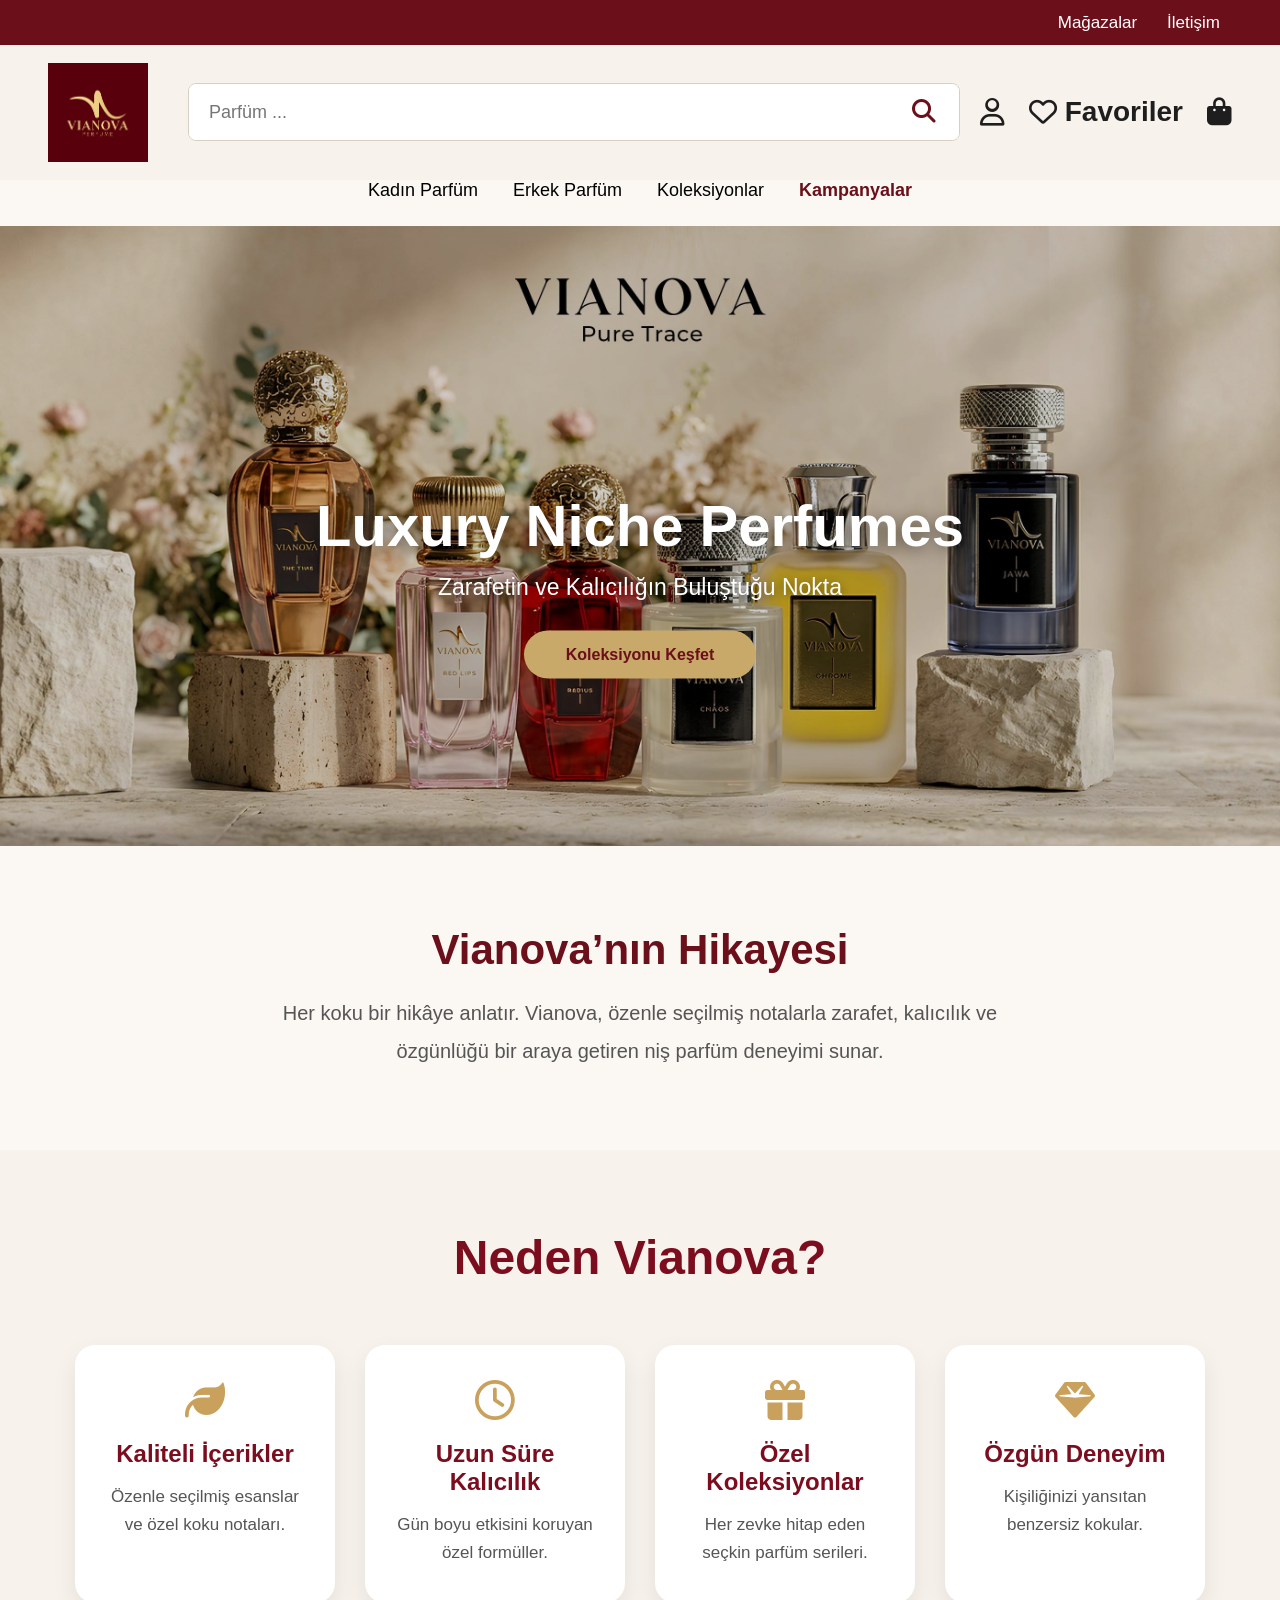
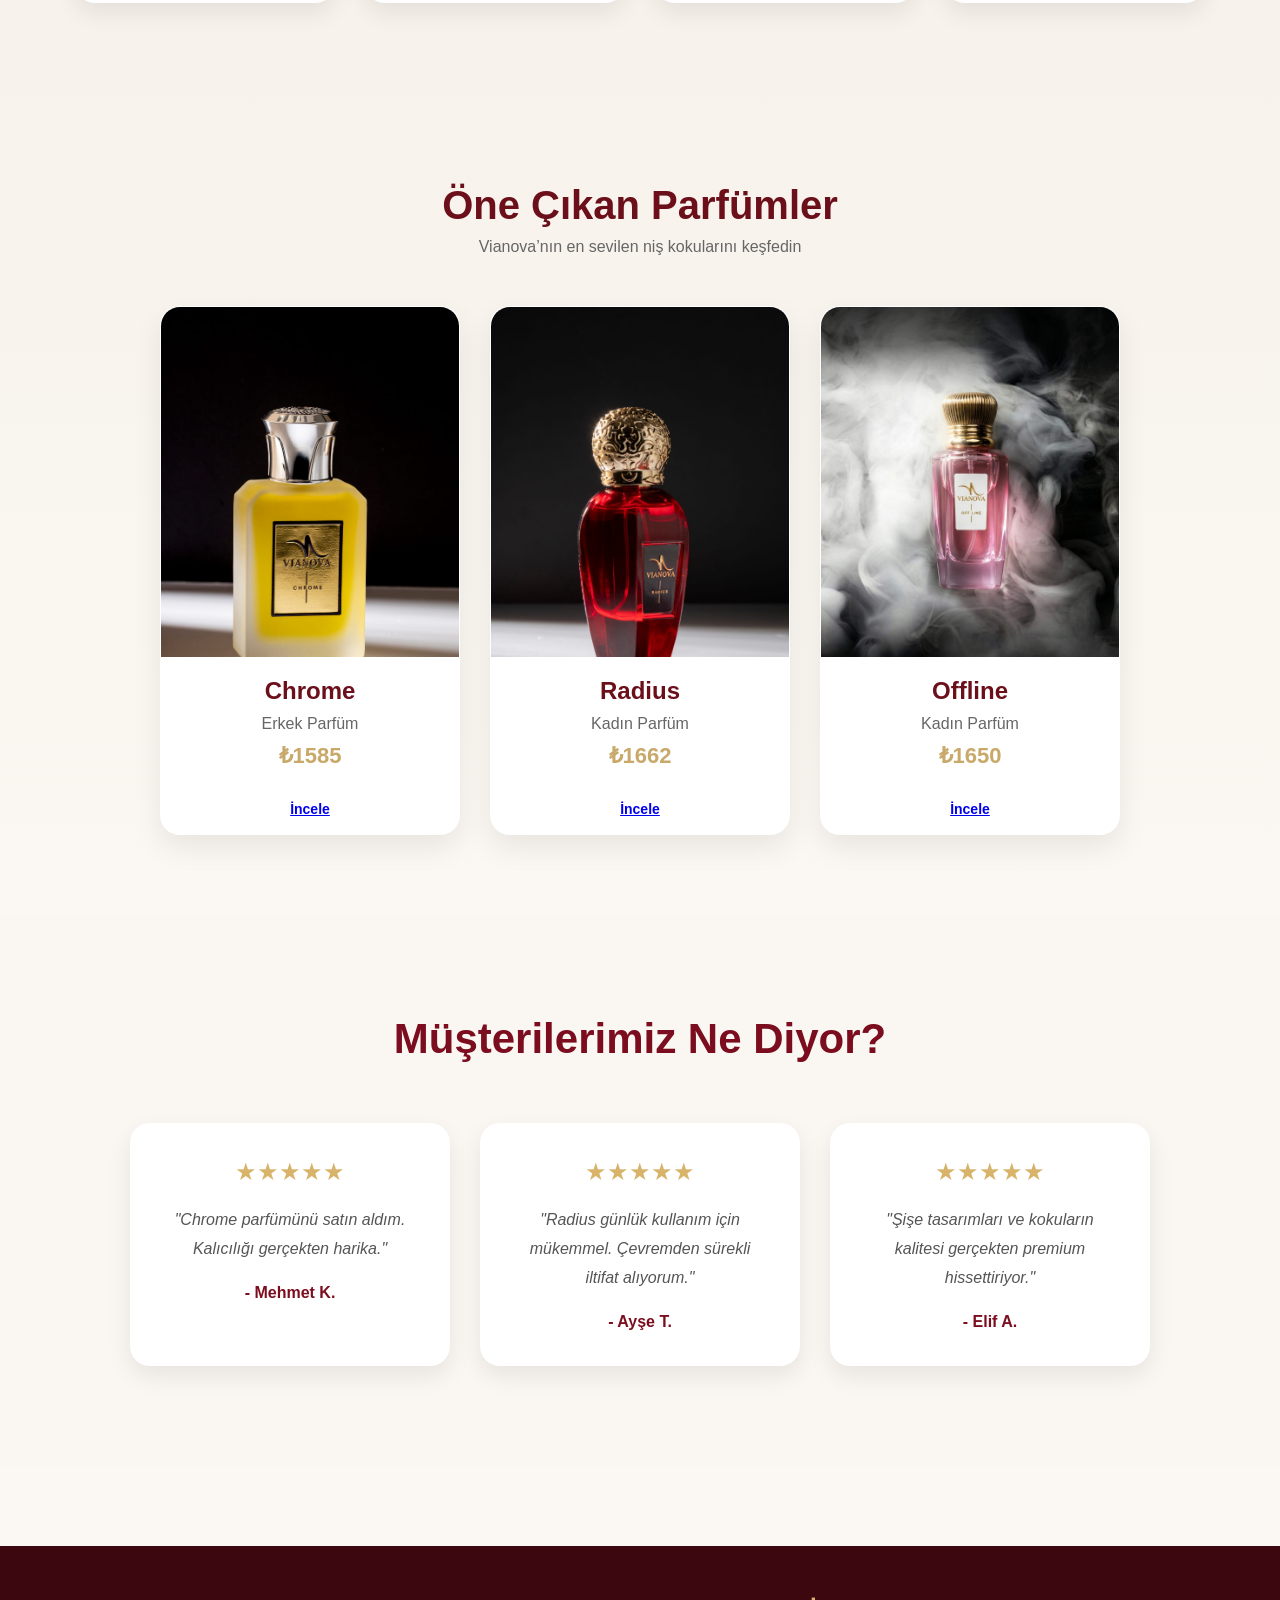
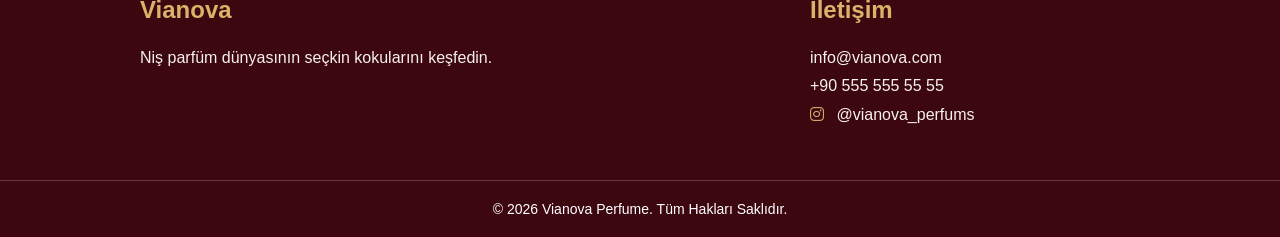
==== commit 02a58796: "Add search feature, improve cart campaigns and collection page" ====
--- a/html/index.html
+++ b/html/index.html
@@ -3,14 +3,15 @@
   <head>
     <meta charset="UTF-8" />
     <meta name="viewport" content="width=device-width, initial-scale=1.0" />
-    <title>Vianova Parfüm</title>
+    <title>Vianova Perfume | Luxury Niche Perfumes</title>
+    <link rel="icon" type="image/png" href="../images/vianovalogo.png">
     <link
       rel="stylesheet"
       href="https://cdnjs.cloudflare.com/ajax/libs/font-awesome/6.5.1/css/all.min.css"
     />
     <link rel="stylesheet" href="../style.css" />
   </head>
-
+<div id="toast"></div>
   <body>
     <div id="loader">
   <h1>VIANOVA</h1>
@@ -111,9 +112,9 @@
 
         <div class="search-container">
           <input type="text" id="searchInput" />
-          <button>
-            <i class="fa-solid fa-magnifying-glass"></i>
-          </button>
+          <button id="searchBtn">
+  <i class="fa-solid fa-magnifying-glass"></i>
+</button>
         </div>
 
         <div class="header-icons">
@@ -302,6 +303,22 @@
       }
 
       setInterval(typeEffect, 120);
+      const searchBtn = document.getElementById("searchBtn");
+
+searchBtn.addEventListener("click", function () {
+  const searchValue = input.value.trim();
+
+  if (searchValue !== "") {
+    window.location.href =
+      "products.html?search=" + encodeURIComponent(searchValue);
+  }
+});
+
+input.addEventListener("keydown", function (event) {
+  if (event.key === "Enter") {
+    searchBtn.click();
+  }
+});
     </script>
     <script src="../js/quiz.js"></script>
   </body>
--- a/style.css
+++ b/style.css
@@ -780,30 +780,6 @@
   gap: 10px;
   margin-top: 15px;
 }
-
-.product-buttons button {
-  flex: 1;
-  padding: 10px;
-  border: none;
-  border-radius: 8px;
-  background-color: #2b1d18;
-  color: white;
-  cursor: pointer;
-  transition: 0.3s;
-}
-
-.product-buttons button:hover {
-  background-color: #d46a92;
-}
-
-.cart-btn {
-  background-color: #6b0f1a !important;
-}
-
-.cart-btn:hover {
-  background-color: #2b1d18 !important;
-}
-
 .no-products {
   grid-column: 1 / -1;
   text-align: center;
@@ -958,15 +934,6 @@
 .detail-buttons button:hover {
   background-color: #d46a92;
 }
-
-.favorite-btn {
-  background-color: #d46a92 !important;
-}
-
-.favorite-btn:hover {
-  background-color: #2b1d18 !important;
-}
-
 .detail-error {
   text-align: center;
   padding: 80px 20px;
@@ -1148,21 +1115,6 @@
   gap: 10px;
   margin-top: 15px;
 }
-
-.product-page .product-buttons button {
-  padding: 10px 16px;
-  border: none;
-  border-radius: 8px;
-  background-color: #2b1d18;
-  color: white;
-  cursor: pointer;
-  transition: 0.3s;
-}
-
-.product-page .product-buttons button:hover {
-  background-color: #d46a92;
-}
-
 /* DETAIL PAGE */
 
 .product-detail-page .detail-page {
@@ -1344,16 +1296,17 @@
 
 /* QUIZ POPUP */
 .quiz-popup {
-  position: fixed !important;
-  top: 120px !important;
-  left: 20px !important;
+   position: fixed !important;
+  top: 10px !important;
+  left: 10px !important;
+  width: 300px !important;
+  z-index: 9999 !important;
   width: 300px !important;
   background: var(--cream) !important;
   color: var(--burgundy) !important;
   padding: 20px !important;
   border-radius: 18px !important;
   border: 2px solid var(--gold) !important;
-  z-index: 9999 !important;
   display: none;
 }
 
@@ -2285,15 +2238,13 @@
   }
 }
 .detail-btn {
-  display: inline-block;
-  margin-bottom: 25px;
-  padding: 12px 30px;
-  border: none;
-  background: var(--burgundy);
-  color: white;
-  border-radius: 30px;
-  cursor: pointer;
-  text-decoration: none;
+ width:100%;
+    height:50px;
+    display:flex;
+    align-items:center;
+    justify-content:center;
+    font-size:14px;
+    font-weight:600;
 }
 
 .detail-btn:hover {
@@ -2422,8 +2373,6 @@
   font-weight: bold;
   margin: 18px 0;
 }
-
-.favorite-info button,
 .clear-favorites-btn {
   background: var(--burgundy);
   color: white;
@@ -2434,8 +2383,6 @@
   cursor: pointer;
   transition: 0.3s;
 }
-
-.favorite-info button:hover,
 .clear-favorites-btn:hover {
   background: var(--dark-burgundy);
   color: var(--gold);
@@ -2450,106 +2397,97 @@
 .favorite-btn {
   width: 100%;
 
-  margin-top: 10px;
-
-  background: white;
-
-  color: var(--burgundy);
+  margin-top: 12px;
+
+  background: var(--gold);
+
+  color: white;
 
   border: 2px solid var(--gold);
 
-  border-radius: 30px;
+  border-radius: 25px;
 
   padding: 12px;
 
-  font-weight: 600;
+  font-weight: 700;
 
   cursor: pointer;
 
   transition: 0.3s;
-}
-
+
+  display: flex;
+
+  align-items: center;
+  
+  justify-content: center;
+  
+  gap: 8px;
+}
 .favorite-btn:hover {
   background: var(--burgundy);
 
-  color: white;
+  color: var(--gold);
 
   transform: translateY(-2px);
 }
-
 .favorite-btn i {
   margin-right: 8px;
 }
 
-.product-buttons{
-    margin-top:15px;
-}
-
-.top-product-buttons{
-    display:flex;
-    gap:10px;
-    margin-bottom:10px;
-}
-
-.details-btn{
-    flex:1;
-    height:45px;
-
-    display:flex;
-    align-items:center;
-    justify-content:center;
-    gap:6px;
-
-    background:white;
-    color:var(--gold);
-
-    border:2px solid var(--gold);
-    border-radius:10px;
-
-    font-size:13px;
-    font-weight:600;
-
-    cursor:pointer;
-}
-
-.favorite-icon-btn{
-    width:45px;
-    height:45px;
-
-    display:flex;
-    align-items:center;
-    justify-content:center;
-
-    background:white;
-    color:var(--gold);
-
-    border:2px solid var(--gold);
-    border-radius:10px;
-
-    font-size:18px;
-
-    cursor:pointer;
-}
-
-.cart-btn{
-    width:100%;
-    height:45px;
-
-    display:flex;
-    align-items:center;
-    justify-content:center;
-    gap:8px;
-
-    background:var(--burgundy);
-    color:white;
-
-    border:none;
-    border-radius:10px;
-
-    font-size:14px;
-    font-weight:600;
-
-    cursor:pointer;
+/* ÜRÜN KARTI BUTON DÜZENİ */
+
+.product-buttons {
+  display: flex;
+  gap: 12px;
+  margin-top: 18px;
+  width: 100%;
+}
+
+.top-product-buttons {
+  width: 48%;
+  display: flex;
+  flex-direction: column;
+  gap: 10px;
+}
+
+.details-btn,
+.favorite-icon-btn {
+  width: 100%;
+  height: 48px;
+  background: var(--burgundy);
+  color: white;
+  border: none;
+  border-radius: 24px;
+  font-size: 14px;
+  font-weight: bold;
+  cursor: pointer;
+
+  display: flex;
+  align-items: center;
+  justify-content: center;
+  gap: 6px;
+}
+
+.favorite-icon-btn {
+  font-size: 20px;
+}
+
+.cart-btn {
+  flex: 1;
+  min-height: 106px;
+  background: var(--burgundy);
+  color: white;
+  border: none;
+  border-radius: 24px;
+  font-size: 17px;
+  font-weight: bold;
+  cursor: pointer;
+
+  display: flex;
+  flex-direction: column;
+  align-items: center;
+  justify-content: center;
+  gap: 9px;
 }
 
 .details-btn:hover,
@@ -2563,62 +2501,534 @@
 }
 
 
+
+
+.detail-feedback-section {
+    margin-top: 35px;
+    display: flex;
+    flex-direction: column;
+    gap: 24px;
+}
+
+.detail-review-card,
+.detail-comments-card {
+    background: var(--light-cream);
+    border: 1px solid #eadfce;
+    border-radius: 22px;
+    padding: 28px;
+    box-shadow: 0 8px 24px rgba(61, 7, 16, 0.06);
+}
+
+.detail-review-card h3,
+.detail-comments-card h3 {
+    font-size: 30px;
+    color: var(--burgundy);
+    margin-bottom: 10px;
+}
+
+.detail-review-card p {
+    color: #5a5a5a;
+    margin-bottom: 18px;
+    font-size: 16px;
+}
+
+.rating-area {
+    margin-top: 10px;
+}
+
+.comment-form {
+    display: flex;
+    flex-direction: column;
+    gap: 14px;
+    margin-bottom: 24px;
+}
+
+.comment-form textarea {
+    width: 100%;
+    min-height: 130px;
+    resize: vertical;
+    padding: 16px 18px;
+    border: 1px solid #dcccb8;
+    border-radius: 16px;
+    background: #fff;
+    font-size: 15px;
+    outline: none;
+    box-sizing: border-box;
+}
+
+.comment-form textarea:focus {
+    border-color: var(--gold);
+}
+
+.comment-submit-btn {
+    align-self: flex-start;
+    background: var(--burgundy);
+    color: white;
+    border: none;
+    border-radius: 999px;
+    padding: 12px 24px;
+    font-size: 15px;
+    font-weight: 600;
+    cursor: pointer;
+    transition: 0.25s ease;
+}
+
+.comment-submit-btn:hover {
+    background: var(--dark-burgundy);
+    transform: translateY(-1px);
+}
+
+.comments-list {
+    display: flex;
+    flex-direction: column;
+    gap: 16px;
+}
+
+.comment-item {
+    background: #fff;
+    border: 1px solid #eadfce;
+    border-radius: 16px;
+    padding: 18px;
+    color: var(--text);
+    line-height: 1.6;
+}
+
+.comment-item p {
+    margin: 0;
+}
+
+.no-comment-text {
+    color: #777;
+    font-style: italic;
+}
+
+.review-section {
+    margin-top: 32px;
+    display: flex;
+    flex-direction: column;
+    gap: 24px;
+}
+
+.rating-section,
+.comment-section {
+    background: #fbf8f3;
+    border: 1px solid #eadfce;
+    border-radius: 24px;
+    padding: 28px;
+    box-shadow: 0 8px 24px rgba(61, 7, 16, 0.06);
+}
+
+.rating-section h3,
+.comment-section h3 {
+    margin: 0 0 10px 0;
+    font-size: 28px;
+    color: #6b0f1a;
+}
+
+.comment-subtitle {
+    margin: 0 0 18px 0;
+    color: #6f6258;
+    font-size: 15px;
+}
+
+.rating-box {
+    display: flex;
+    align-items: center;
+    gap: 14px;
+    flex-wrap: wrap;
+}
+
+.rating-stars {
+    display: flex;
+    gap: 8px;
+}
+
+.rating-star {
+    font-size: 30px;
+    color: #d8c39a;
+    cursor: pointer;
+    transition: 0.2s ease;
+}
+
+.rating-star.active {
+    color: #c8a96a;
+}
+
+.rating-star:hover {
+    transform: scale(1.08);
+    color: #c8a96a;
+}
+
+.rating-score {
+    font-size: 20px;
+    font-weight: 700;
+    color: #6b0f1a;
+}
+
+.comment-form {
+    display: flex;
+    flex-direction: column;
+    gap: 14px;
+}
+
+.comment-form textarea {
+    width: 100%;
+    min-height: 140px;
+    padding: 16px 18px;
+    border: 1px solid #dbcdb8;
+    border-radius: 18px;
+    background: #fff;
+    font-size: 16px;
+    resize: vertical;
+    outline: none;
+    box-sizing: border-box;
+}
+
+.comment-form textarea:focus {
+    border-color: #c8a96a;
+    box-shadow: 0 0 0 3px rgba(200, 169, 106, 0.15);
+}
+
+.comment-submit-btn {
+    align-self: flex-start;
+    border: none;
+    border-radius: 999px;
+    background: #6b0f1a;
+    color: white;
+    padding: 12px 24px;
+    font-size: 15px;
+    font-weight: 600;
+    cursor: pointer;
+    transition: 0.2s ease;
+}
+
+.comment-submit-btn:hover {
+    background: #3d0710;
+}
+
+.comments-list {
+    margin-top: 18px;
+    display: flex;
+    flex-direction: column;
+    gap: 14px;
+}
+
+.comment-item {
+    background: white;
+    border: 1px solid #eadfce;
+    border-radius: 18px;
+    padding: 16px 18px;
+}
+
+.comment-item p {
+    margin: 0;
+    color: #2d2d2d;
+    line-height: 1.6;
+}
+
+.comment-empty {
+    margin: 8px 0 0 0;
+    color: #7a6d62;
+    font-style: italic;
+}
+
+/* DETAIL REVIEW FINAL */
+
+.review-section {
+  width: 88%;
+  margin: 0 auto 80px;
+  display: flex;
+  flex-direction: column;
+  gap: 24px;
+}
+
+.rating-section,
+.comment-section {
+  background: var(--light-cream);
+  border: 1px solid rgba(200, 169, 106, 0.35);
+  border-radius: 24px;
+  padding: 28px;
+  box-shadow: 0 8px 24px rgba(61, 7, 16, 0.08);
+}
+
+.rating-section h3,
+.comment-section h3 {
+  margin: 0 0 10px;
+  font-size: 28px;
+  color: var(--burgundy);
+}
+
+.comment-subtitle {
+  margin: 0 0 18px;
+  color: #6f6258;
+  font-size: 15px;
+}
+
+.rating-box {
+  display: flex;
+  align-items: center;
+  gap: 14px;
+  flex-wrap: wrap;
+}
+
+.rating-stars {
+  display: flex;
+  gap: 8px;
+}
+
+.rating-star {
+  border: none;
+  background: transparent;
+  color: #d8c39a;
+  font-size: 31px;
+  cursor: pointer;
+  padding: 0;
+  transition: 0.2s ease;
+}
+
+.rating-star.active {
+  color: var(--gold);
+}
+
+.rating-star:hover {
+  transform: scale(1.1);
+  color: var(--gold);
+}
+
+.rating-score {
+  font-size: 18px;
+  font-weight: 700;
+  color: var(--burgundy);
+}
+
+.comment-form {
+  display: flex;
+  flex-direction: column;
+  gap: 14px;
+}
+
+.comment-form textarea {
+  width: 100%;
+  min-height: 140px;
+  padding: 16px 18px;
+  border: 1px solid rgba(200, 169, 106, 0.55);
+  border-radius: 18px;
+  background: #fff;
+  font-size: 16px;
+  resize: vertical;
+  outline: none;
+  font-family: inherit;
+}
+
+.comment-form textarea:focus {
+  border-color: var(--gold);
+  box-shadow: 0 0 0 3px rgba(200, 169, 106, 0.16);
+}
+
+.comment-submit-btn {
+  align-self: flex-start;
+  border: none;
+  border-radius: 999px;
+  background: var(--burgundy);
+  color: white;
+  padding: 12px 26px;
+  font-size: 15px;
+  font-weight: 700;
+  cursor: pointer;
+  transition: 0.2s ease;
+}
+
+.comment-submit-btn:hover {
+  background: var(--dark-burgundy);
+  transform: translateY(-1px);
+}
+
+.comments-list {
+  margin-top: 20px;
+  display: flex;
+  flex-direction: column;
+  gap: 14px;
+}
+
+.comment-item {
+  background: white;
+  border: 1px solid rgba(200, 169, 106, 0.3);
+  border-radius: 18px;
+  padding: 16px 18px;
+}
+
+.comment-item p {
+  margin: 0;
+  color: var(--text);
+  line-height: 1.6;
+}
+
+.comment-empty {
+  margin: 8px 0 0;
+  color: #7a6d62;
+  font-style: italic;
+} 
+
+
+/* DETAIL REVIEW COMPACT BOTTOM FIX */
+
+#detailContainer {
+  display: block !important;
+}
+
+.product-detail-page .detail-container {
+  width: 88%;
+  max-width: 1200px;
+  margin: 0 auto 28px;
+  display: grid;
+  grid-template-columns: 1fr 1fr;
+  gap: 55px;
+  align-items: start;
+  background-color: #fff;
+  padding: 38px;
+  border-radius: 24px;
+  box-shadow: 0 12px 35px rgba(61, 7, 16, 0.12);
+}
+
+.product-detail-page .review-section.compact-review {
+  width: 88%;
+  max-width: 1200px;
+  margin: 0 auto 80px;
+  display: grid;
+  grid-template-columns: 0.75fr 1.25fr;
+  gap: 22px;
+}
+
+.product-detail-page .compact-review .rating-section,
+.product-detail-page .compact-review .comment-section {
+  background: var(--cream);
+  border: 1px solid rgba(200, 169, 106, 0.35);
+  border-radius: 18px;
+  padding: 20px 22px;
+  box-shadow: 0 8px 22px rgba(61, 7, 16, 0.06);
+}
+
+.product-detail-page .compact-review h3 {
+  font-size: 22px;
+  color: var(--burgundy);
+  margin: 0 0 6px;
+}
+
+.product-detail-page .compact-review .comment-subtitle {
+  font-size: 14px;
+  color: #6f6258;
+  margin: 0 0 14px;
+}
+
+.product-detail-page .compact-review .rating-box {
+  display: flex;
+  align-items: center;
+  gap: 12px;
+}
+
+.product-detail-page .compact-review .rating-stars {
+  display: flex;
+  gap: 4px;
+}
+
+.product-detail-page .compact-review .rating-star {
+  border: none;
+  background: transparent;
+  color: #d8c39a;
+  font-size: 24px;
+  cursor: pointer;
+  padding: 0;
+}
+
+.product-detail-page .compact-review .rating-star.active {
+  color: var(--gold);
+}
+
+.product-detail-page .compact-review .rating-score {
+  font-size: 15px;
+  font-weight: 700;
+  color: var(--burgundy);
+}
+
+.product-detail-page .compact-review .comment-form {
+  display: flex;
+  flex-direction: column;
+  gap: 10px;
+}
+
+.product-detail-page .compact-review .comment-form textarea {
+  width: 100%;
+  min-height: 90px;
+  padding: 12px 14px;
+  border: 1px solid rgba(200, 169, 106, 0.55);
+  border-radius: 14px;
+  background: #fff;
+  font-size: 14px;
+  resize: vertical;
+  outline: none;
+  font-family: inherit;
+}
+
+.product-detail-page .compact-review .comment-submit-btn {
+  align-self: flex-start;
+  border: none;
+  border-radius: 999px;
+  background: var(--burgundy);
+  color: white;
+  padding: 9px 20px;
+  font-size: 14px;
+  font-weight: 700;
+  cursor: pointer;
+}
+
+.product-detail-page .compact-review .comment-submit-btn:hover {
+  background: var(--dark-burgundy);
+}
+
+.product-detail-page .compact-review .comments-list {
+  margin-top: 14px;
+}
+
+.product-detail-page .compact-review .comment-item {
+  background: white;
+  border: 1px solid rgba(200, 169, 106, 0.3);
+  border-radius: 14px;
+  padding: 12px 14px;
+  margin-bottom: 10px;
+}
+
+.product-detail-page .compact-review .comment-item p {
+  margin: 0;
+  color: var(--text);
+  line-height: 1.5;
+  font-size: 14px;
+}
+
+.product-detail-page .compact-review .comment-empty {
+  margin: 8px 0 0;
+  color: #7a6d62;
+  font-style: italic;
+  font-size: 14px;
+}
+
+@media (max-width: 900px) {
+  .product-detail-page .detail-container {
+    grid-template-columns: 1fr;
+    width: 92%;
+    padding: 25px;
+  }
+
+  .product-detail-page .review-section.compact-review {
+    grid-template-columns: 1fr;
+    width: 92%;
+  }
+}
+
 .favorite-icon-btn:hover {
   background: var(--gold);
   color: white;
   transform: scale(1.08);
 }
-.product-buttons {
-  margin-top: 18px;
-}
-
-.top-product-buttons {
-  display: flex;
-  gap: 12px;
-  margin-bottom: 12px;
-}
-
-.details-btn,
-.favorite-icon-btn {
-  height: 48px;
-  border: 2px solid var(--gold);
-  background: white;
-  color: var(--gold);
-  border-radius: 10px;
-  cursor: pointer;
-  font-weight: 700;
-  transition: 0.3s;
-}
-
-.details-btn {
-  flex: 1;
-  font-size: 14px;
-}
-
-.favorite-icon-btn {
-  width: 50px;
-  font-size: 18px;
-}
-
-.details-btn:hover,
-.favorite-icon-btn:hover {
-  background: var(--gold);
-  color: white;
-}
-
-.cart-btn {
-  width: 100%;
-  height: 50px;
-  background: var(--burgundy);
-  color: white;
-  border: none;
-  border-radius: 10px;
-  font-weight: 700;
-  cursor: pointer;
-  transition: 0.3s;
-  font-size: 15px;
-}
-
 .cart-btn i {
   margin-right: 8px;
 }
@@ -2797,4 +3207,34 @@
   color: var(--gold);
   font-size: 34px;
   font-weight: bold;
+}
+
+/* =========================
+   TOAST BİLDİRİM SİSTEMİ
+========================= */
+
+#toast{
+  position: fixed;
+  top: 20px;
+  right: 20px;
+
+  background: #6b0f1a;
+  color: white;
+
+  padding: 15px 25px;
+  border-radius: 12px;
+
+  border: 2px solid #c8a96a;
+
+  opacity: 0;
+  visibility: hidden;
+
+  transition: 0.4s;
+
+  z-index: 9999;
+}
+
+#toast.show{
+  opacity: 1;
+  visibility: visible;
 }
